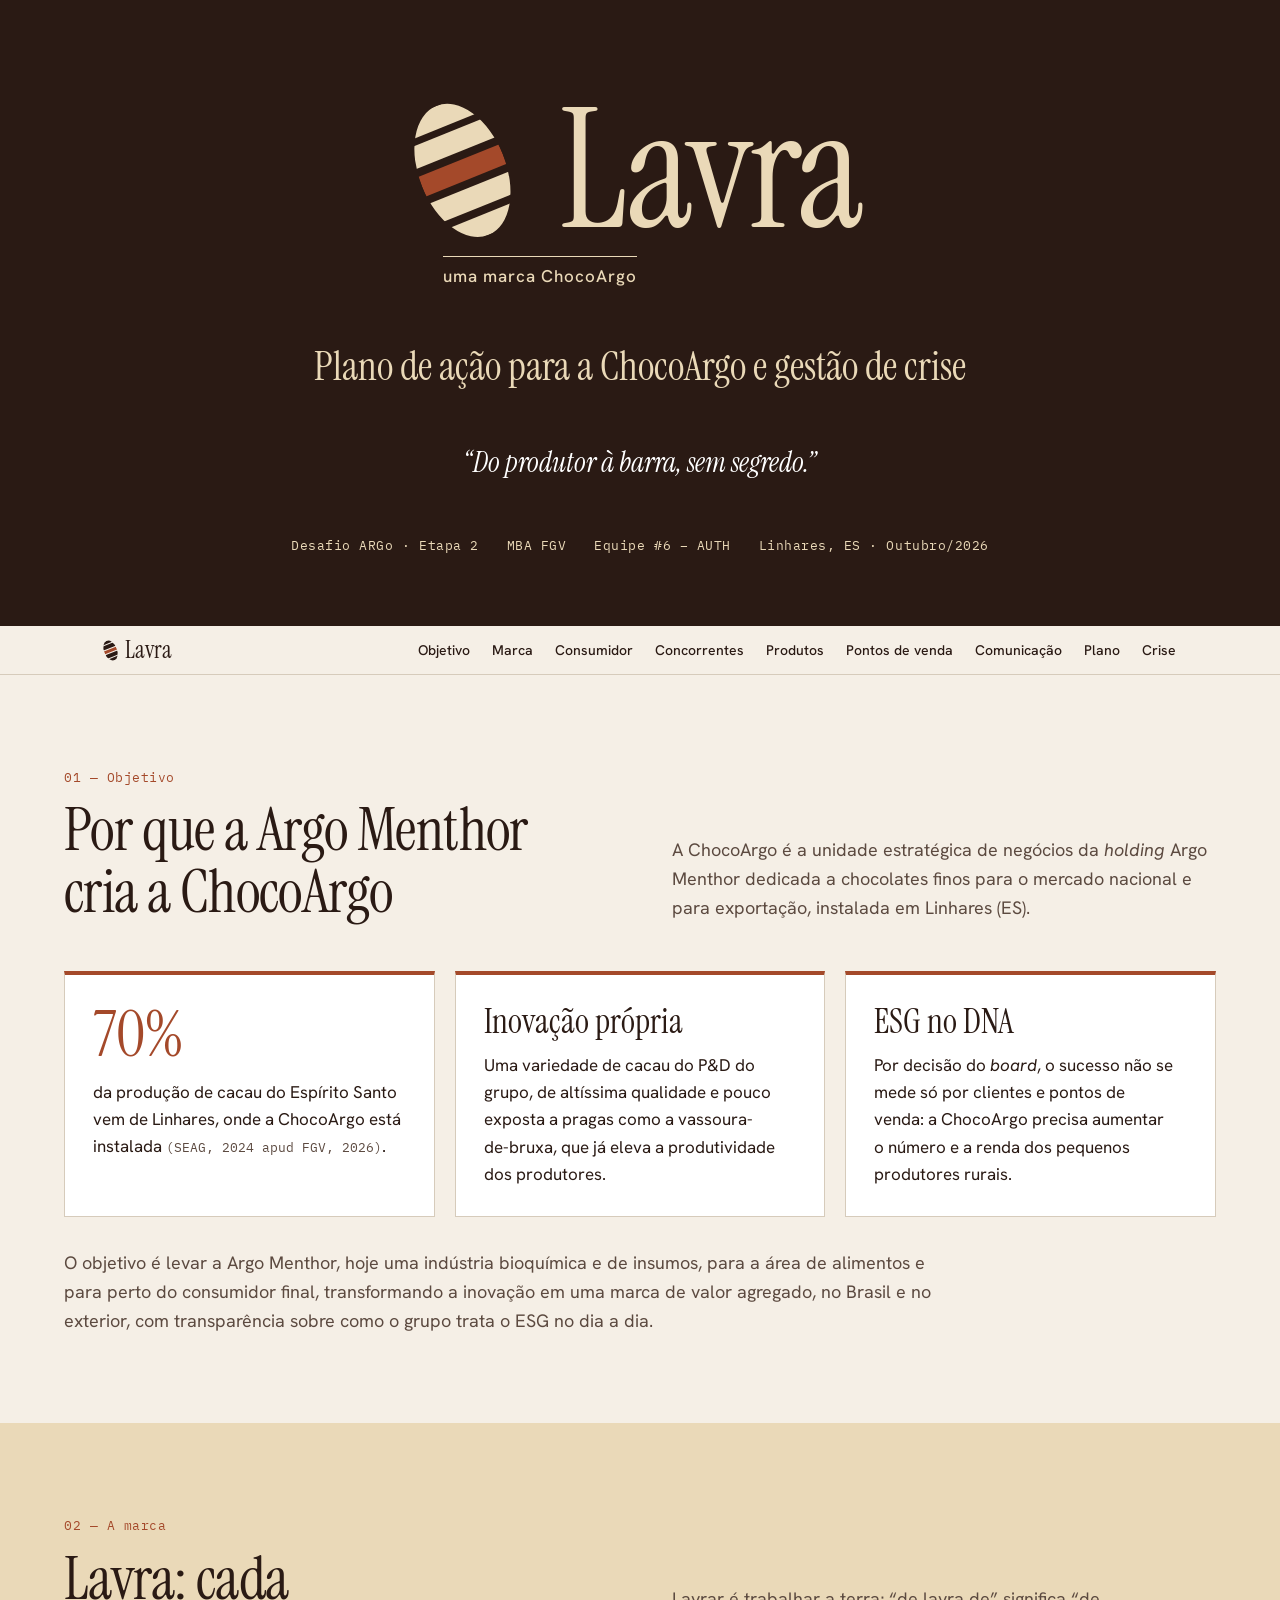
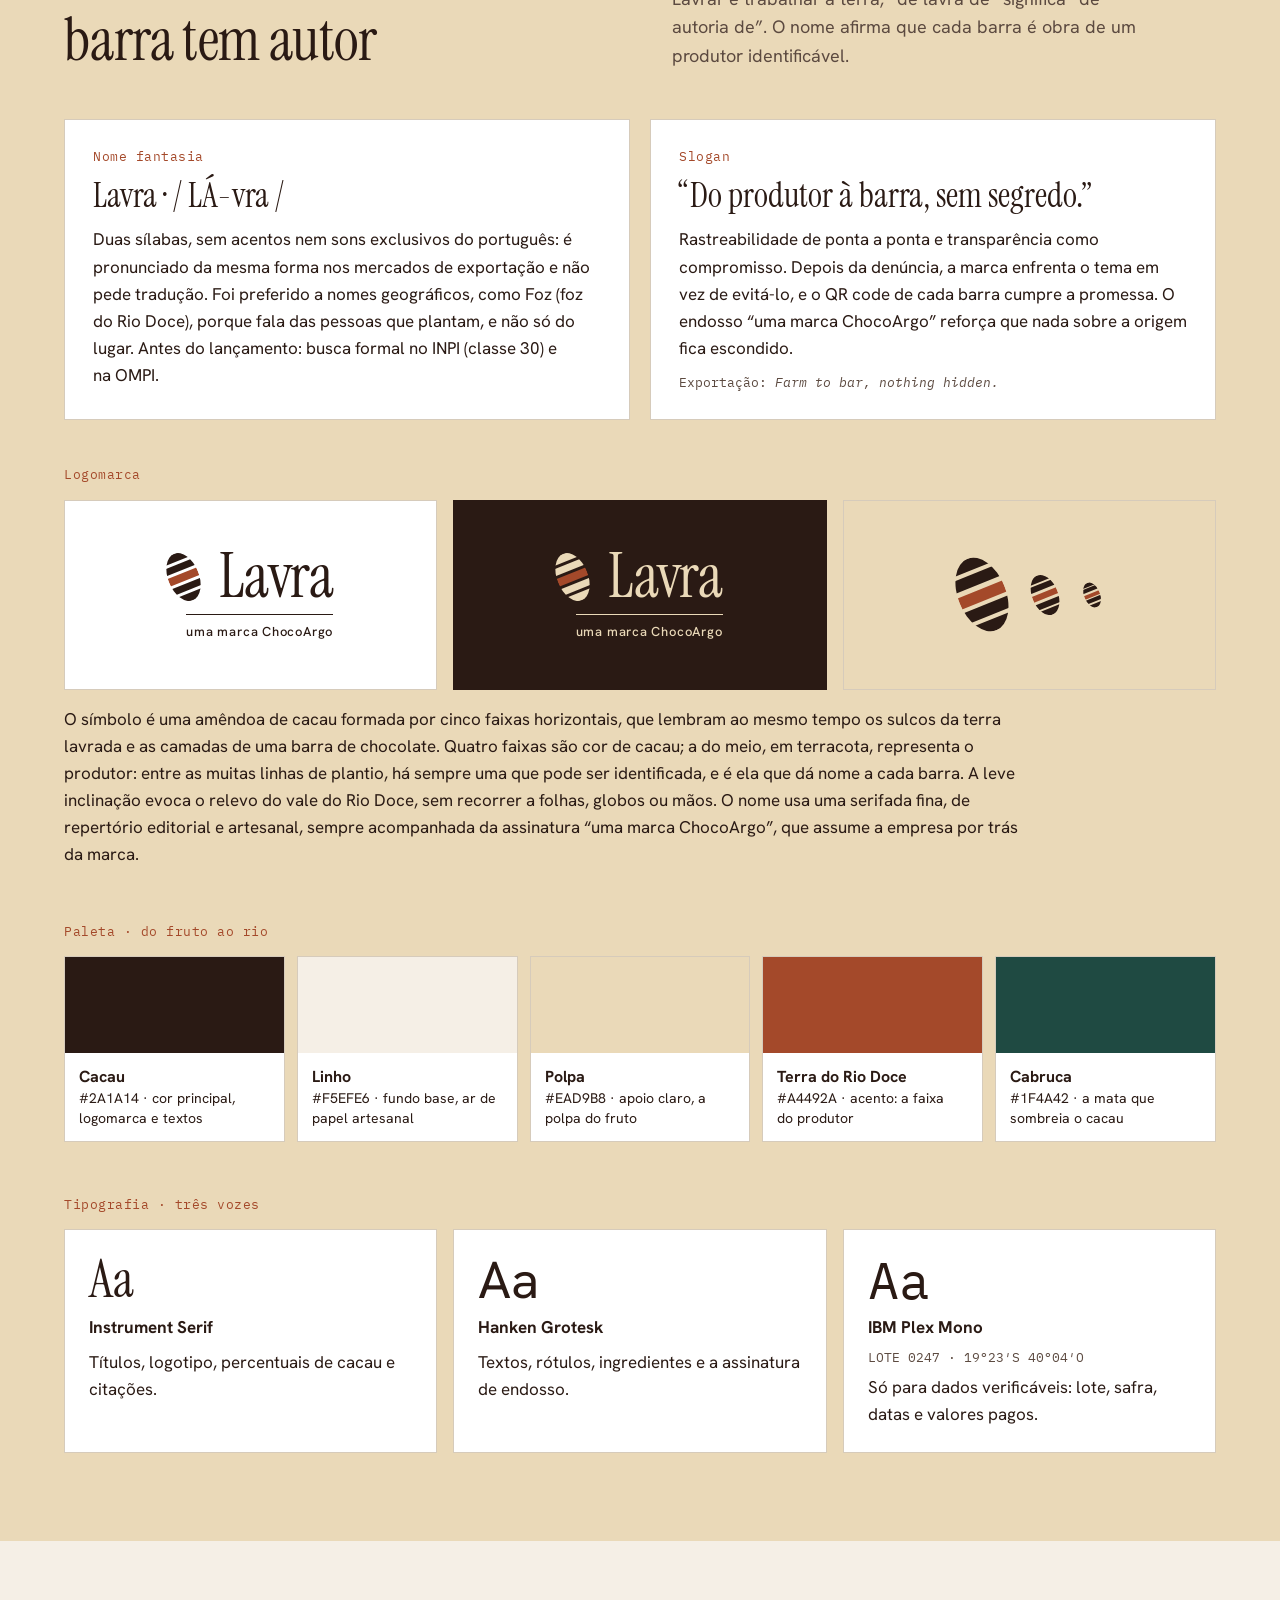
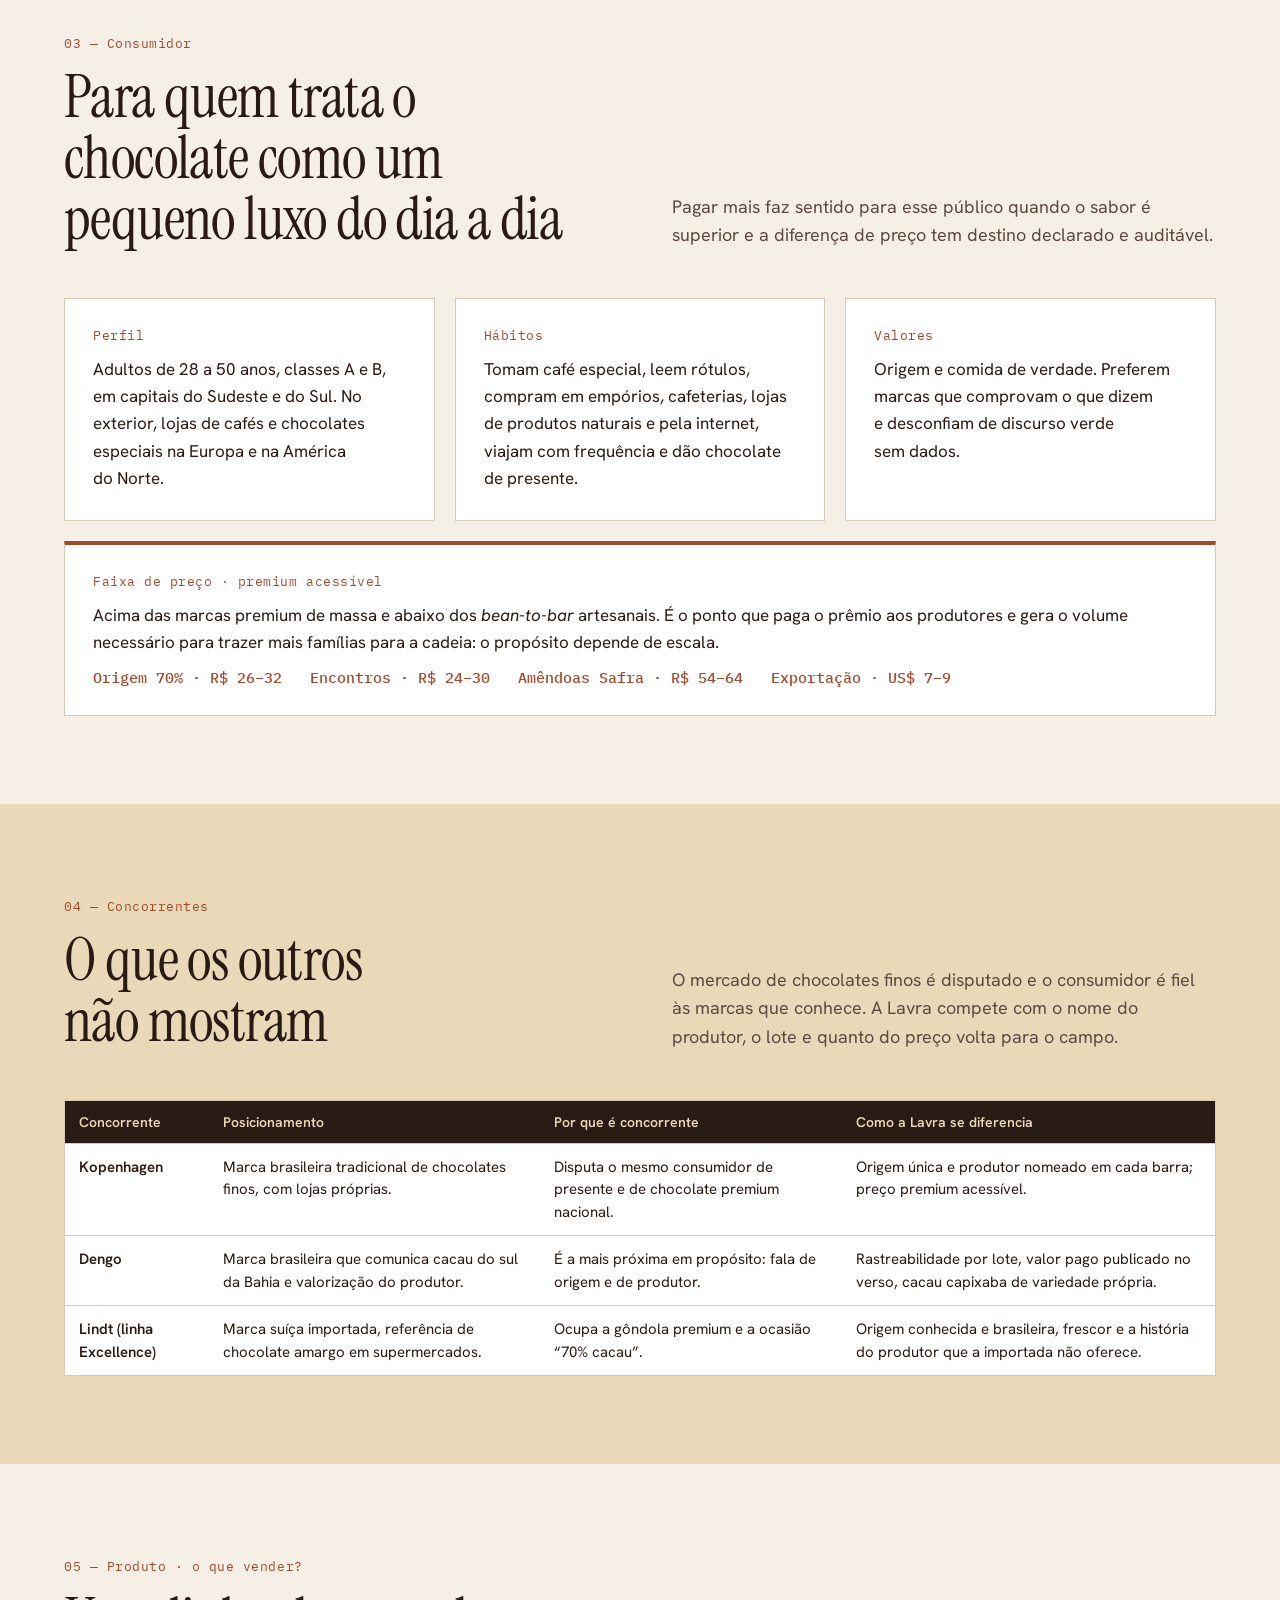
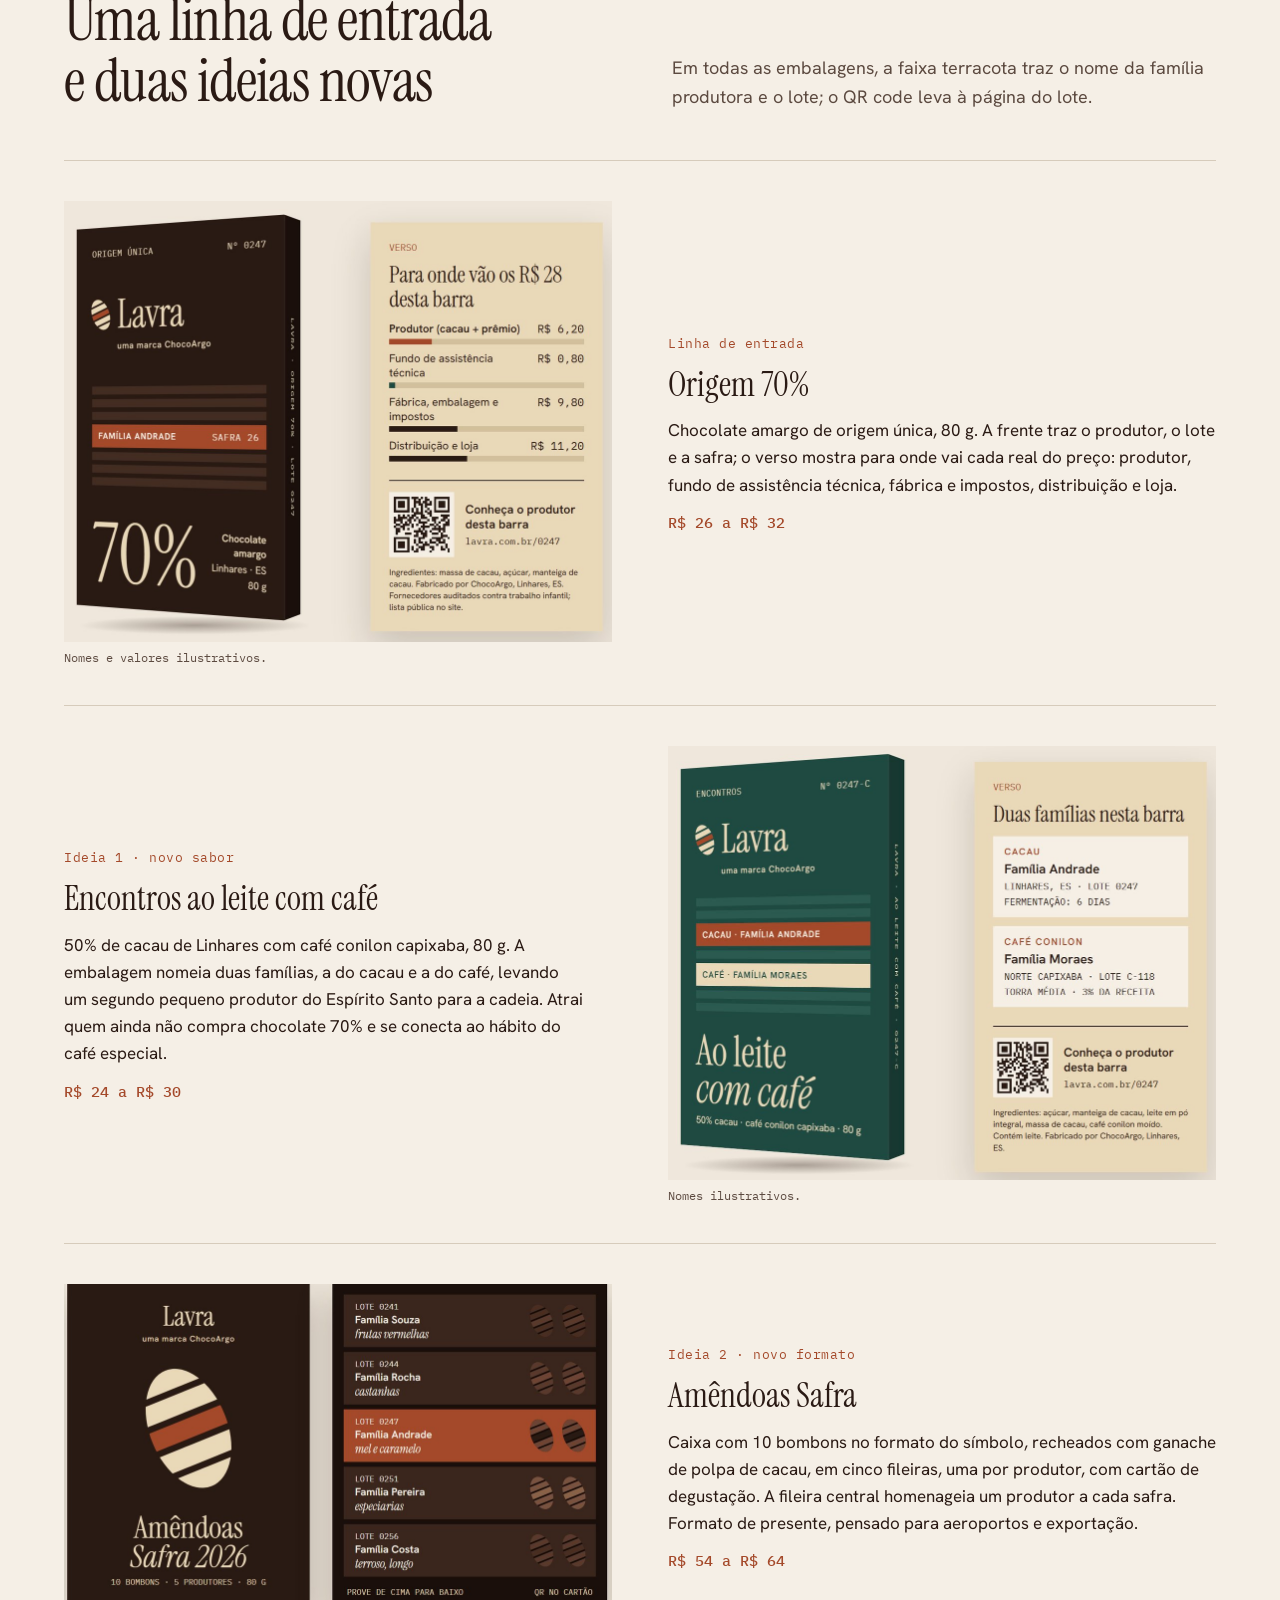
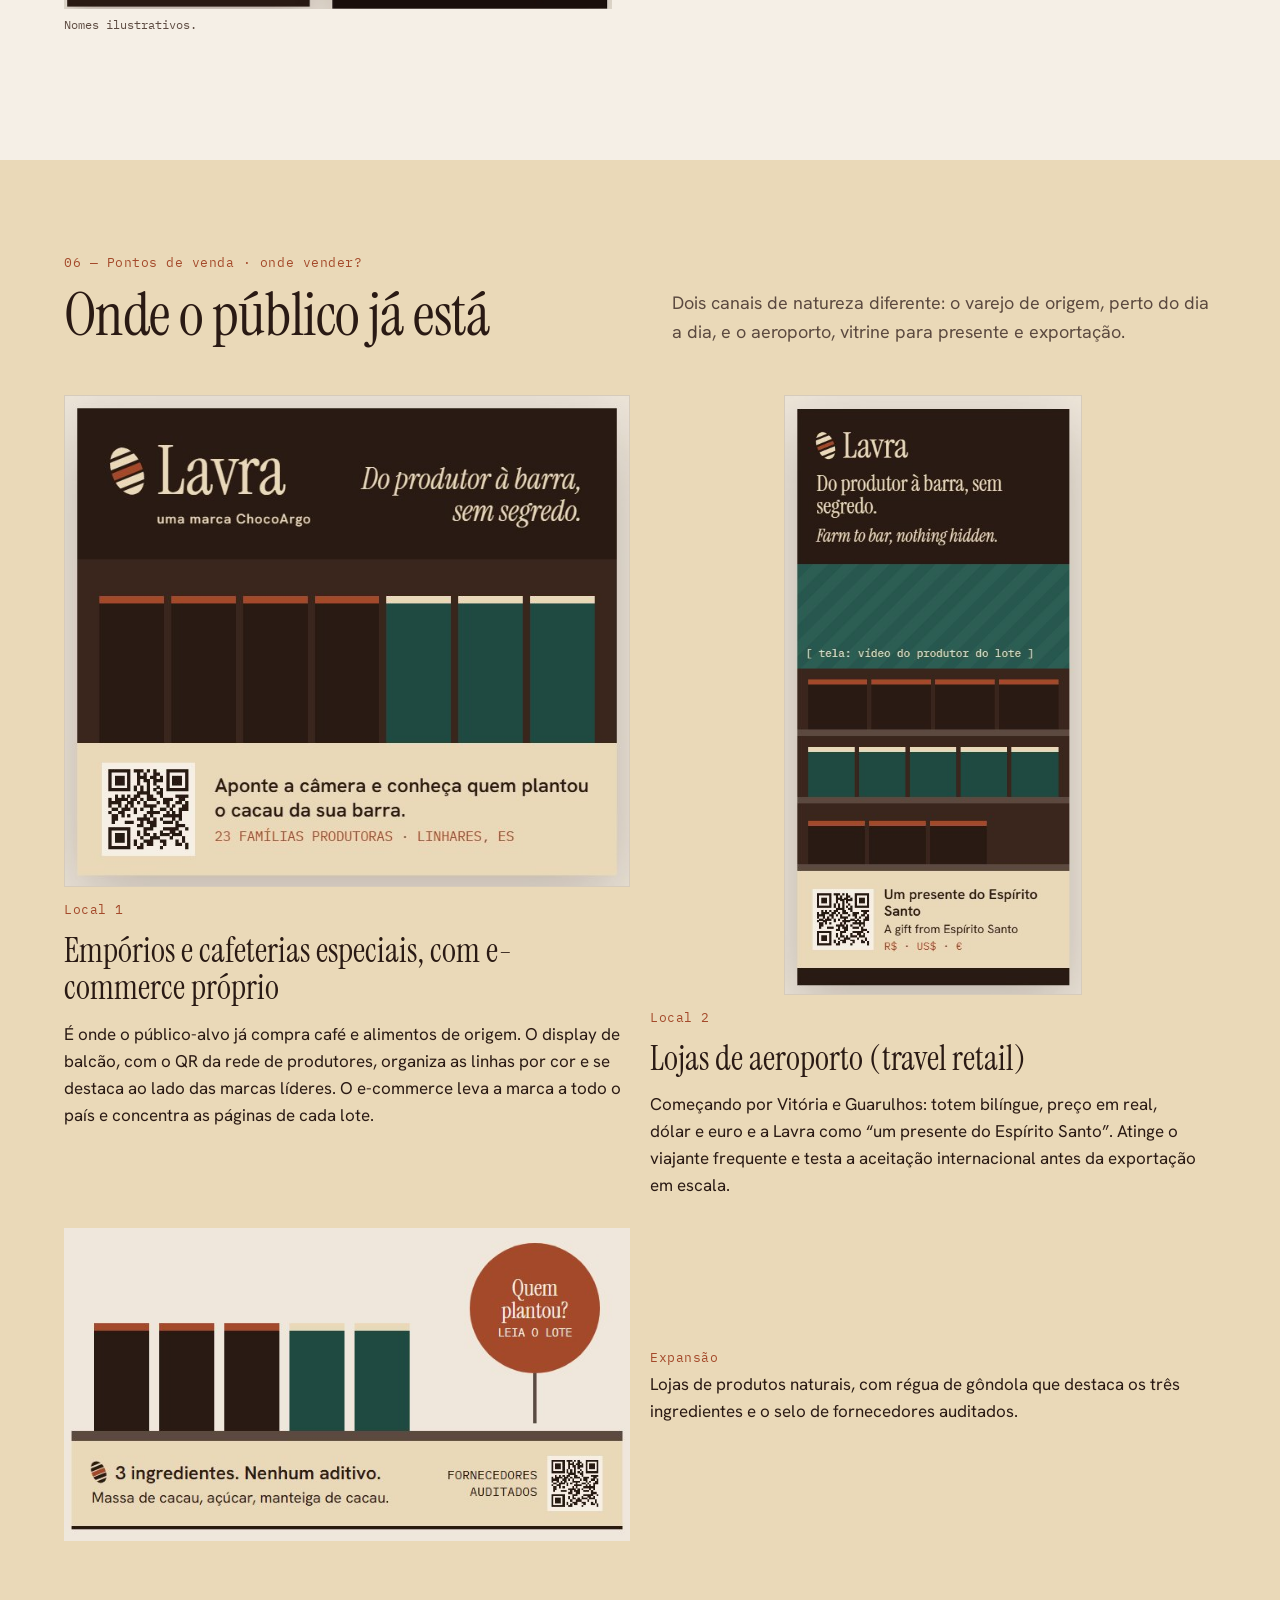
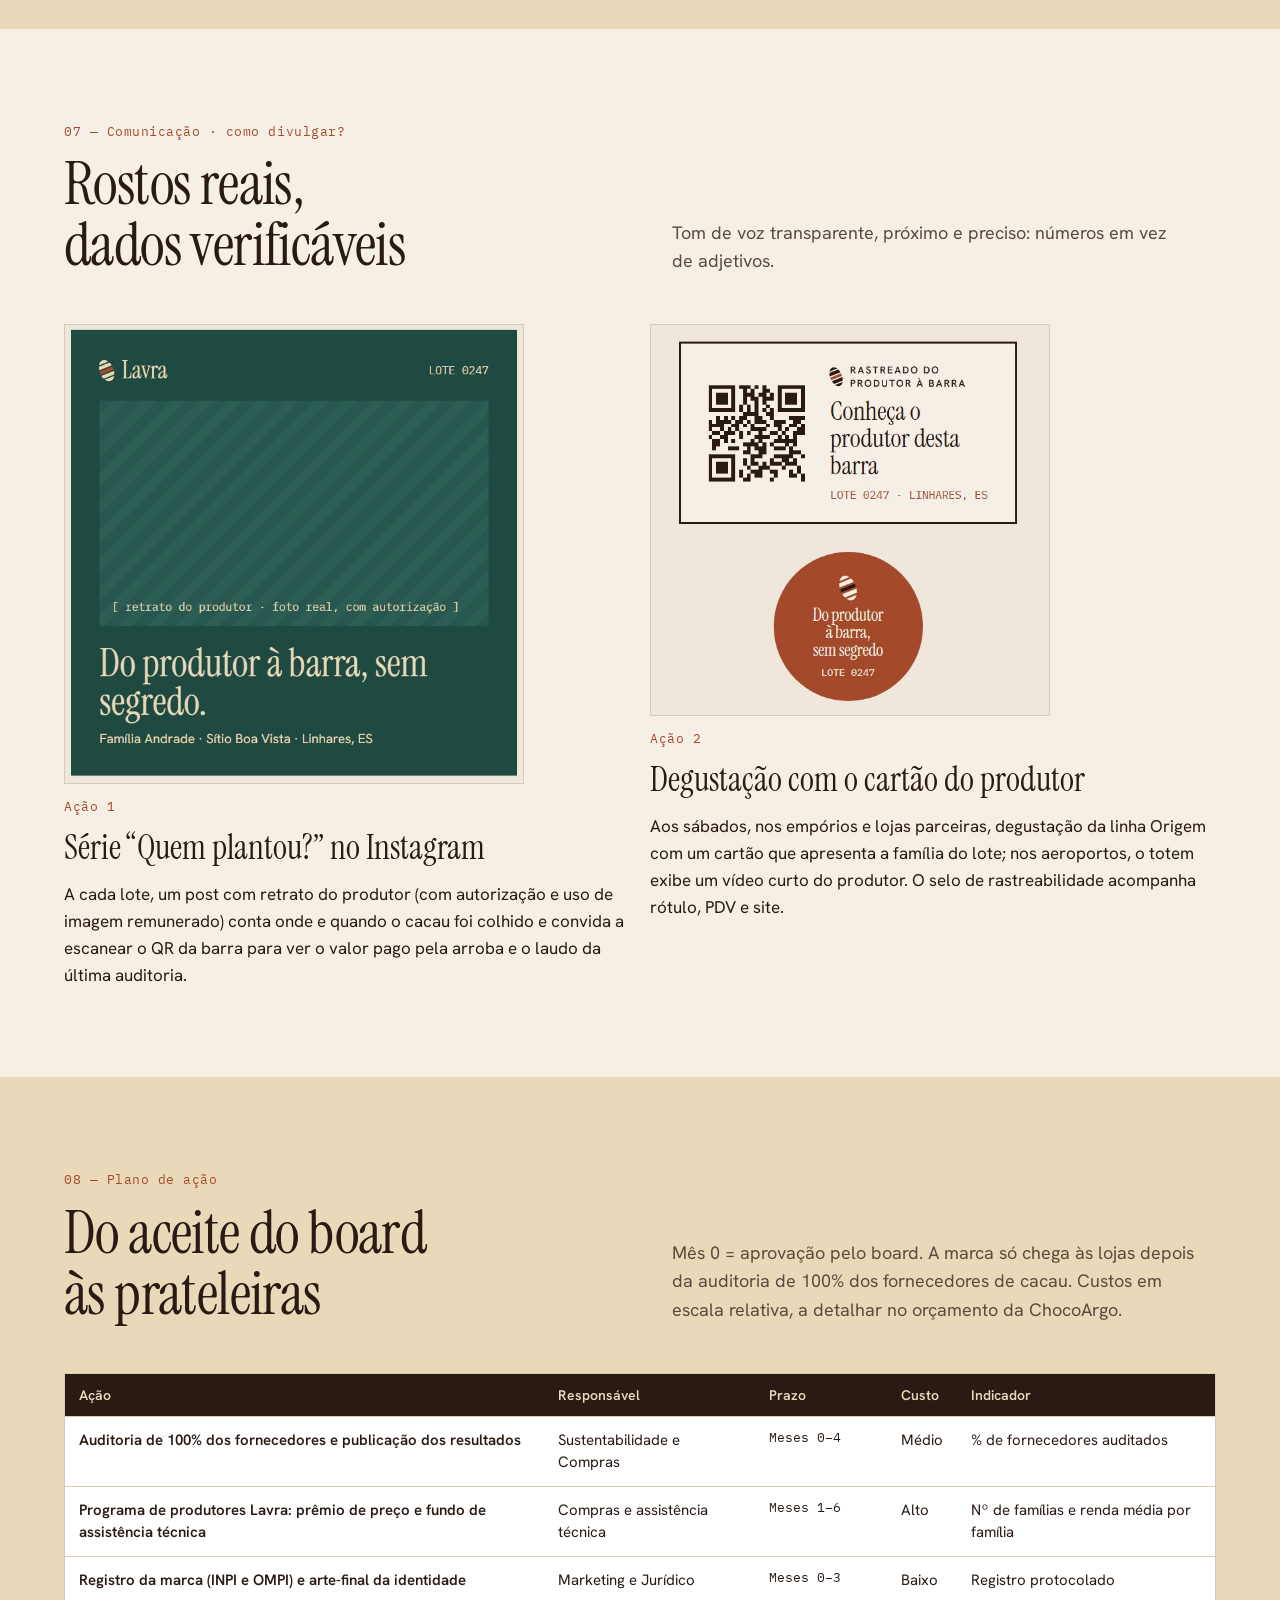
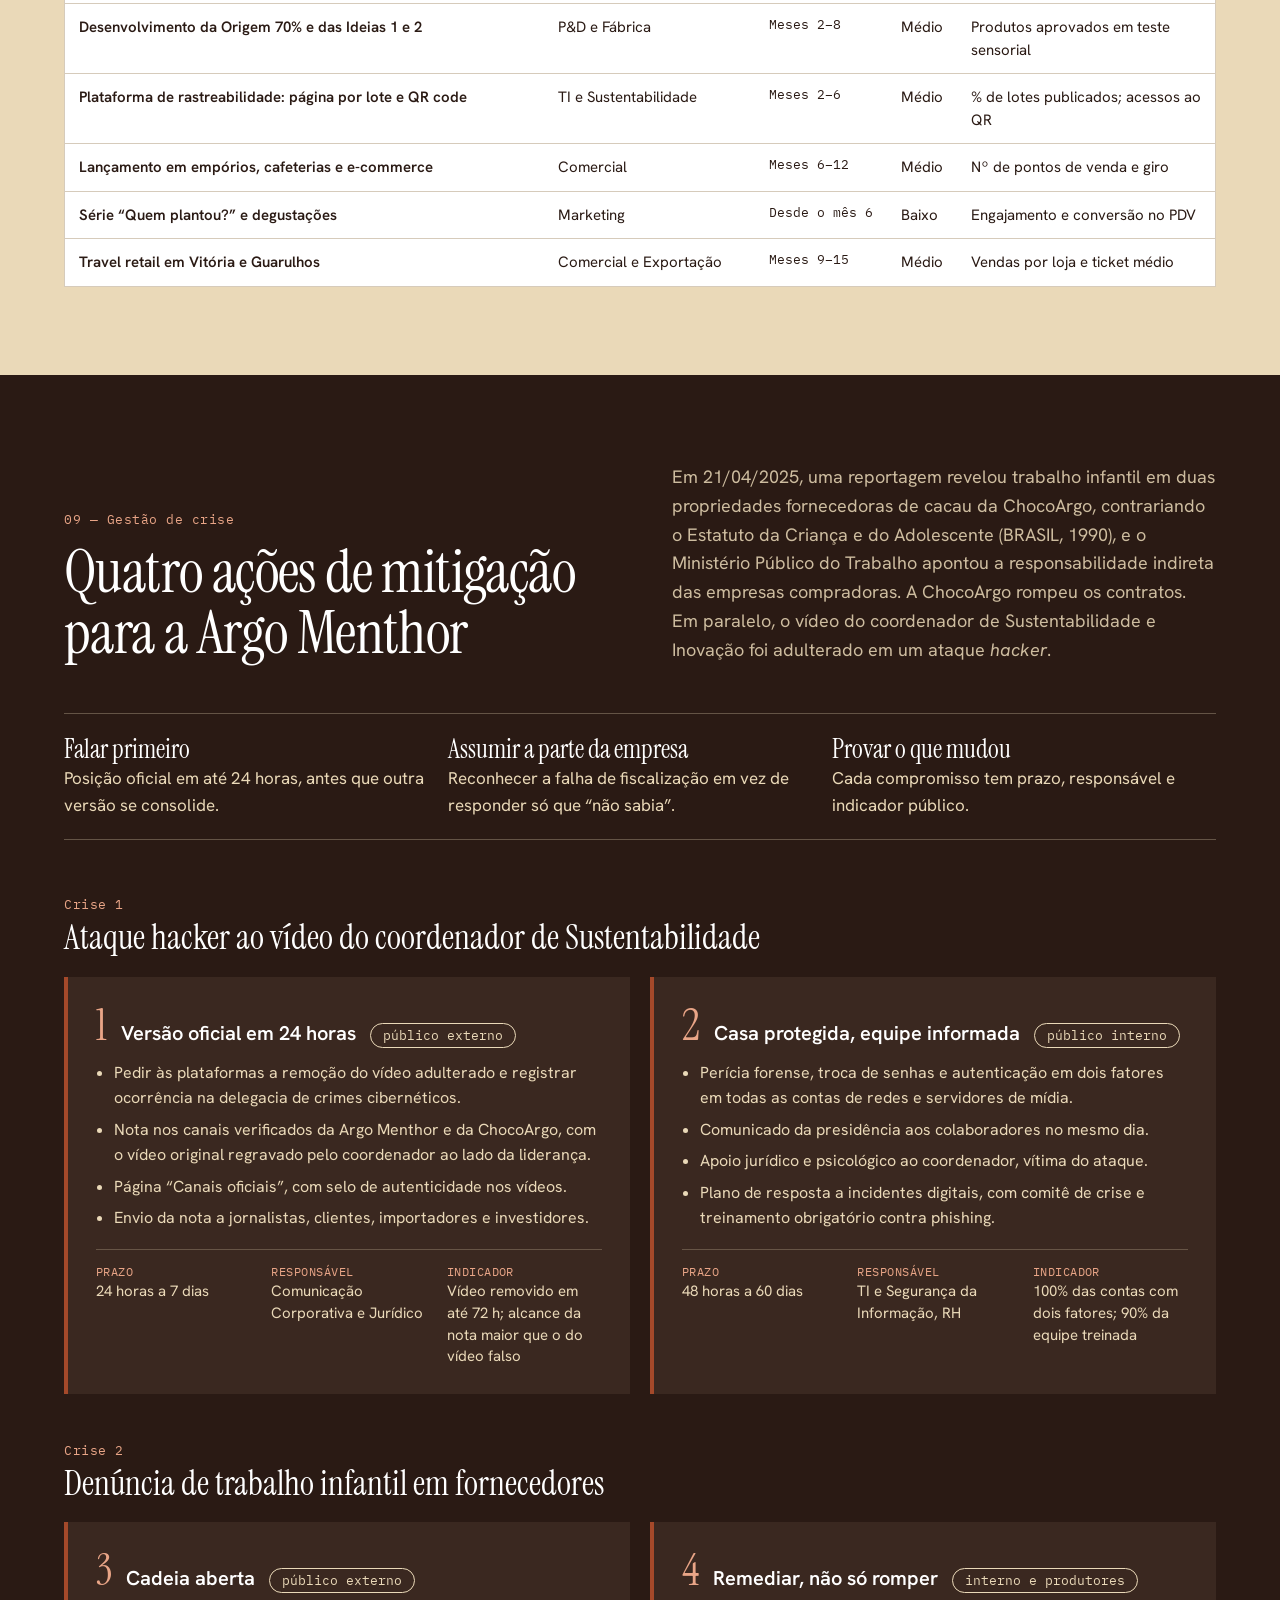
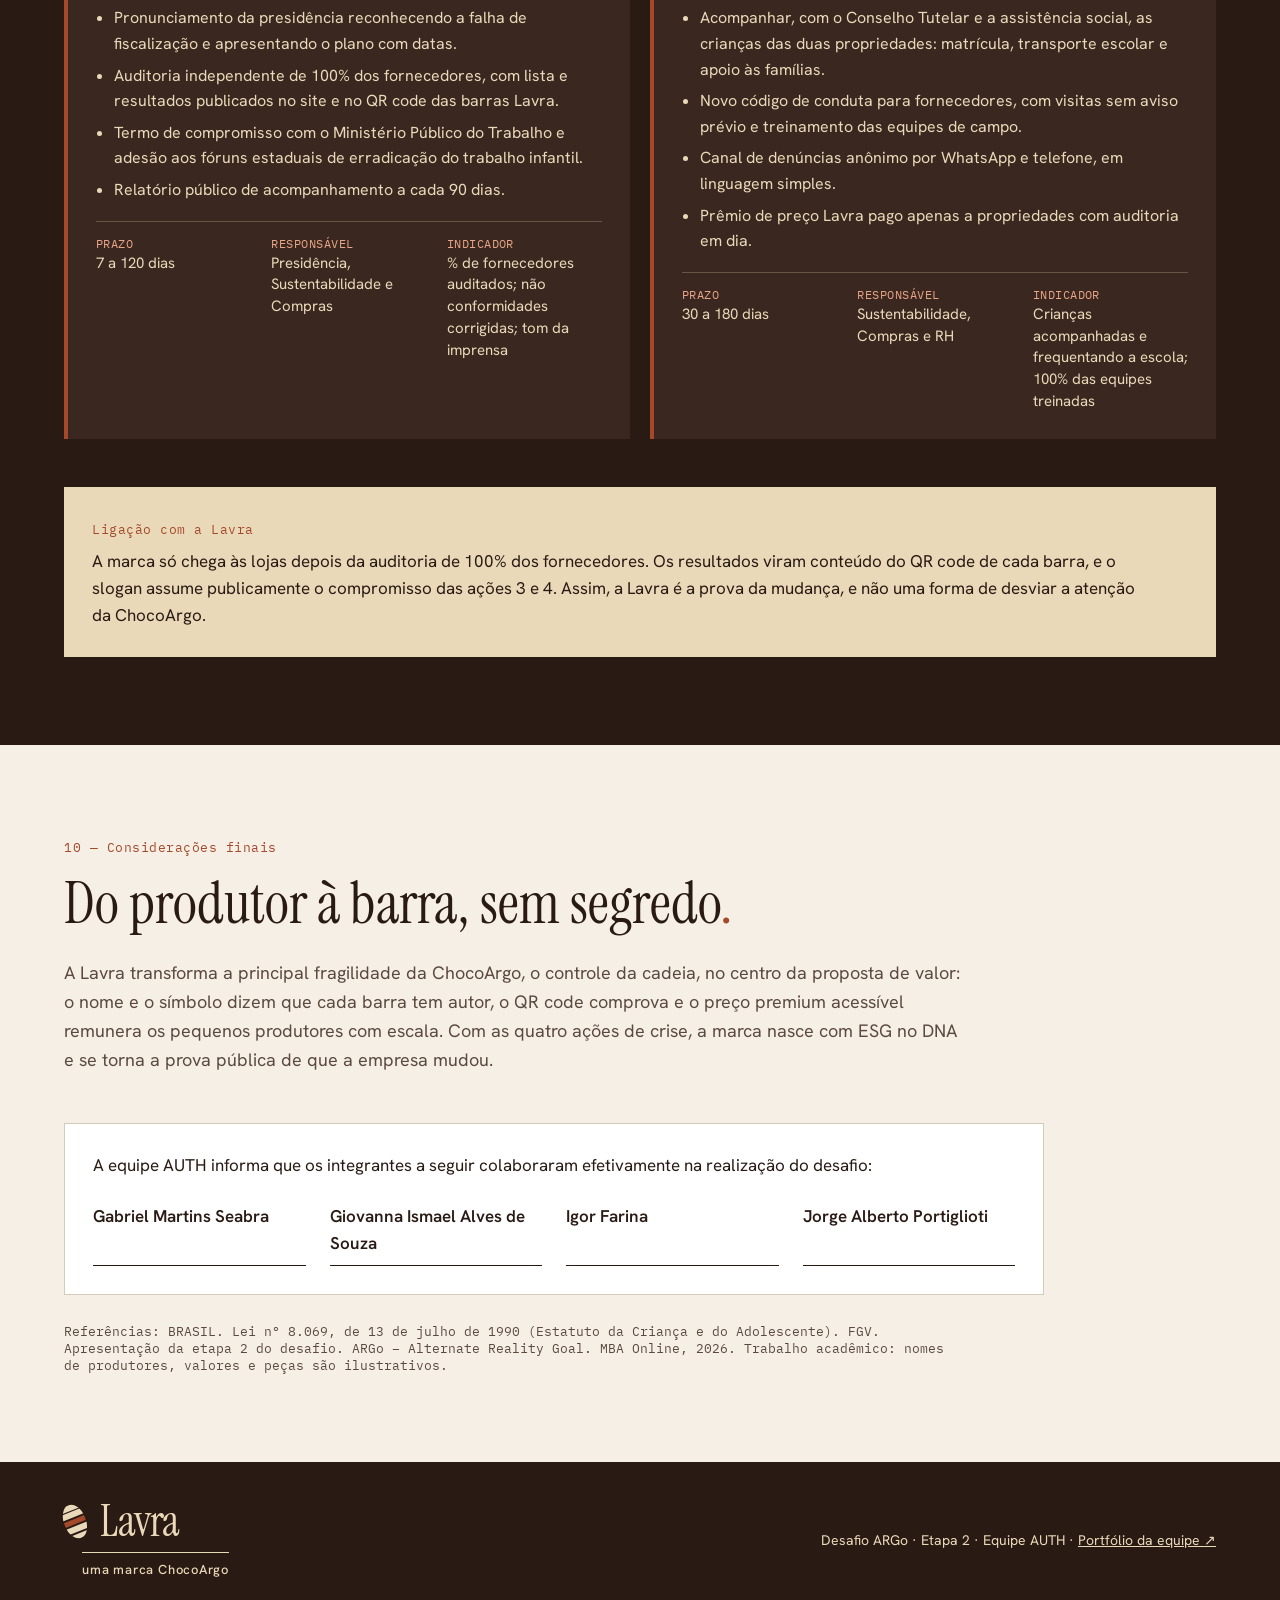
==== lavra/index.html @ 0a0ff1c4 "Site do Desafio 2: plano Lavra (ChocoArgo) e gestão de crise Página /lavra/ com a identidade da marc" ====
<!doctype html>
<html lang="pt-BR">
<head>
<meta charset="utf-8">
<meta name="viewport" content="width=device-width, initial-scale=1">
<title>Lavra · Plano de ação ChocoArgo</title>
<meta name="description" content="Desafio ARGo · Etapa 2 · Equipe AUTH: plano de ação para a ChocoArgo com a marca Lavra e quatro ações de gestão de crise.">
<link rel="icon" href="data:image/svg+xml,%3Csvg xmlns='http://www.w3.org/2000/svg' viewBox='0 0 32 32'%3E%3Crect width='32' height='32' rx='6' fill='%232A1A14'/%3E%3Cg transform='rotate(-22 16 16)'%3E%3CclipPath id='c'%3E%3Cellipse cx='16' cy='16' rx='7' ry='11'/%3E%3C/clipPath%3E%3Cg clip-path='url(%23c)'%3E%3Crect x='5' y='5' width='22' height='3.4' fill='%23EAD9B8'/%3E%3Crect x='5' y='9.6' width='22' height='3.4' fill='%23EAD9B8'/%3E%3Crect x='5' y='14.2' width='22' height='3.4' fill='%23A4492A'/%3E%3Crect x='5' y='18.8' width='22' height='3.4' fill='%23EAD9B8'/%3E%3Crect x='5' y='23.4' width='22' height='3.6' fill='%23EAD9B8'/%3E%3C/g%3E%3C/g%3E%3C/svg%3E">
<link rel="preconnect" href="https://fonts.googleapis.com">
<link rel="preconnect" href="https://fonts.gstatic.com" crossorigin>
<link href="https://fonts.googleapis.com/css2?family=Instrument+Serif:ital@0;1&family=Hanken+Grotesk:wght@400;500;600;700&family=IBM+Plex+Mono:wght@400;500&display=swap" rel="stylesheet">
<style>
  :root {
    --cacau: #2A1A14; --linho: #F5EFE6; --polpa: #EAD9B8; --terra: #A4492A; --cabruca: #1F4A42;
    --texto-2: #5C4A40; --linha: #D6CBBB;
    --serif: 'Instrument Serif', Georgia, serif; --sans: 'Hanken Grotesk', Arial, sans-serif; --mono: 'IBM Plex Mono', ui-monospace, monospace;
    --g: max(20px, 5%);
  }
  * { box-sizing: border-box; }
  html { scroll-behavior: smooth; }
  body { margin: 0; background: var(--linho); color: var(--cacau); font: 17px/1.6 var(--sans); -webkit-font-smoothing: antialiased; }
  a { color: var(--terra); }
  a:hover { color: var(--cacau); }
  img { max-width: 100%; height: auto; display: block; }
  p { margin: 0; text-wrap: pretty; }
  em { font-style: italic; }

  /* Símbolo: amêndoa com cinco faixas; a do meio é o produtor */
  .simbolo { --w: 40px; --f: var(--polpa); width: var(--w); height: calc(var(--w) * 1.61); border-radius: 50%; overflow: hidden; display: flex; flex-direction: column; gap: calc(var(--w) * .09); transform: rotate(-22deg); flex: none; }
  .simbolo i { flex: 1; background: var(--f); }
  .simbolo i:nth-child(3) { background: var(--terra); }
  .simbolo.escuro { --f: var(--cacau); }
  .marca { display: flex; flex-direction: column; align-items: flex-start; gap: 10px; }
  .marca-linha { display: flex; align-items: center; gap: .32em; font: 400 1em/0.9 var(--serif); letter-spacing: -0.01em; }
  .endosso { margin-left: 1.4em; padding-top: 8px; border-top: 1px solid currentColor; font: 500 max(13px, .1em) var(--sans); letter-spacing: .06em; }

  /* Topo */
  .topo { background: var(--cacau); color: var(--polpa); padding: 96px var(--g) 72px; display: flex; flex-direction: column; align-items: center; gap: 56px; text-align: center; }
  .topo .marca { font-size: clamp(84px, 13vw, 168px); }
  .topo .marca .endosso { font-size: 17px; }
  .topo .simbolo { --w: .52em; }
  .topo h1 { margin: 0; font: 400 clamp(26px, 3.4vw, 40px)/1.15 var(--serif); max-width: 820px; text-wrap: balance; }
  .topo .slogan { font: italic 400 clamp(20px, 2.4vw, 28px)/1.3 var(--serif); color: #fff; }
  .meta { display: flex; flex-wrap: wrap; justify-content: center; gap: 8px 28px; font: 13px var(--mono); letter-spacing: .04em; }
  .faixas { display: flex; flex-direction: column; gap: 6px; }
  .faixas span { height: 8px; background: #3A2820; }
  .faixas span:nth-child(3) { background: var(--terra); }

  /* Navegação */
  nav { position: sticky; top: 0; z-index: 10; background: rgba(245, 239, 230, .95); backdrop-filter: blur(8px); border-bottom: 1px solid var(--linha); }
  nav div { max-width: 1200px; margin: 0 auto; padding: 12px var(--g); display: flex; flex-wrap: wrap; align-items: center; gap: 6px 22px; font: 500 14px var(--sans); }
  nav a { color: var(--cacau); text-decoration: none; }
  nav a:hover { color: var(--terra); }
  nav .mini { display: flex; align-items: center; gap: 8px; font: 400 24px/1 var(--serif); margin-right: auto; }
  nav .mini .simbolo { --w: 13px; --f: var(--cacau); }

  /* Seções */
  section { padding: 88px var(--g); }
  section.polpa { background: var(--polpa); }
  section.cacau { background: var(--cacau); color: var(--polpa); }
  section.cabruca { background: var(--cabruca); color: var(--linho); }
  .in { max-width: 1200px; margin: 0 auto; }
  .rotulo { font: 13px var(--mono); color: var(--terra); letter-spacing: .04em; }
  section.cacau .rotulo, section.cabruca .rotulo { color: #E9A587; }
  h2 { margin: 10px 0 0; font: 400 clamp(38px, 5vw, 60px)/1.02 var(--serif); letter-spacing: -0.01em; text-wrap: balance; }
  h3 { margin: 0; font: 400 clamp(26px, 2.8vw, 34px)/1.1 var(--serif); }
  .cab { display: grid; grid-template-columns: repeat(auto-fit, minmax(min(100%, 340px), 1fr)); gap: 20px 64px; margin-bottom: 48px; align-items: end; }
  .lead { font-size: 18px; color: var(--texto-2); }
  section.cacau .lead, section.cabruca .lead { color: inherit; opacity: .85; }
  .grid { display: grid; gap: 20px; }
  .g2 { grid-template-columns: repeat(auto-fit, minmax(min(100%, 420px), 1fr)); }
  .g3 { grid-template-columns: repeat(auto-fit, minmax(min(100%, 280px), 1fr)); }
  .cartao { background: #fff; border: 1px solid var(--linha); padding: 28px; display: flex; flex-direction: column; gap: 12px; }
  .cartao.terra { border-top: 4px solid var(--terra); }
  .num { font: 400 64px/1 var(--serif); color: var(--terra); }
  .dado { font: 13px var(--mono); color: var(--texto-2); }
  .pill { display: inline-block; padding: 3px 12px; border: 1px solid currentColor; border-radius: 999px; font: 13px var(--mono); }

  /* Marca */
  .versoes { display: grid; grid-template-columns: repeat(auto-fit, minmax(min(100%, 260px), 1fr)); gap: 16px; }
  .versao { min-height: 190px; display: flex; align-items: center; justify-content: center; border: 1px solid var(--linha); background: #fff; }
  .versao .marca { font-size: 62px; }
  .versao .simbolo { --w: .5em; }
  .versao.neg { background: var(--cacau); color: var(--polpa); border-color: var(--cacau); }
  .versao.so { background: var(--polpa); gap: 26px; }
  .versao.so .simbolo:nth-child(2) { --w: 26px; }
  .versao.so .simbolo:nth-child(3) { --w: 16px; }
  .paleta { display: grid; grid-template-columns: repeat(auto-fit, minmax(min(100%, 190px), 1fr)); gap: 12px; }
  .cor { border: 1px solid var(--linha); background: #fff; }
  .cor div { height: 96px; }
  .cor p { padding: 12px 14px; font-size: 14px; line-height: 1.45; }
  .cor b { display: block; font-size: 16px; }
  .tipos { display: grid; grid-template-columns: repeat(auto-fit, minmax(min(100%, 300px), 1fr)); gap: 16px; }
  .tipo { background: #fff; border: 1px solid var(--linha); padding: 24px; display: flex; flex-direction: column; gap: 8px; }
  .tipo .aa { font-size: 52px; line-height: 1; }

  /* Tabelas */
  .tabela { overflow-x: auto; background: #fff; border: 1px solid var(--linha); }
  table { width: 100%; min-width: 720px; border-collapse: collapse; font-size: 15px; line-height: 1.5; }
  th { background: var(--cacau); color: var(--polpa); text-align: left; font: 600 14px var(--sans); padding: 12px 14px; }
  td { padding: 12px 14px; border-top: 1px solid var(--linha); vertical-align: top; }
  td:first-child { font-weight: 600; }
  td.mono { font: 13px var(--mono); white-space: nowrap; }

  /* Produtos e peças */
  .produto { display: grid; grid-template-columns: repeat(auto-fit, minmax(min(100%, 420px), 1fr)); gap: 28px 56px; align-items: center; padding: 40px 0; border-top: 1px solid var(--linha); }
  .produto:first-of-type { border-top: 0; padding-top: 0; }
  .produto figure { margin: 0; }
  figcaption { margin-top: 8px; font: 12px var(--mono); color: var(--texto-2); }
  .preco { font: 500 15px var(--mono); color: var(--terra); }
  .peca { display: flex; flex-direction: column; gap: 14px; }
  .peca img { border: 1px solid var(--linha); background: var(--polpa); }

  /* Crise */
  .principios { display: grid; grid-template-columns: repeat(auto-fit, minmax(min(100%, 260px), 1fr)); gap: 0; border-top: 1px solid rgba(234, 217, 184, .3); margin-bottom: 56px; }
  .principios div { padding: 20px 24px 20px 0; border-bottom: 1px solid rgba(234, 217, 184, .3); }
  .principios b { display: block; font: 400 26px/1.2 var(--serif); color: #fff; }
  .crise { margin-top: 48px; }
  .crise > .rotulo { display: block; margin-bottom: 6px; }
  .crise h3 { color: #fff; margin-bottom: 20px; }
  .acao { background: #3A2820; border-left: 4px solid var(--terra); padding: 26px 28px; display: flex; flex-direction: column; gap: 12px; color: var(--polpa); }
  .acao .topo-acao { display: flex; flex-wrap: wrap; align-items: baseline; gap: 6px 14px; }
  .acao .n { font: 400 44px/1 var(--serif); color: #E9A587; }
  .acao h4 { margin: 0; font: 600 20px/1.25 var(--sans); color: #fff; }
  .acao ul { margin: 0; padding-left: 18px; display: flex; flex-direction: column; gap: 6px; font-size: 16px; }
  .acao dl { margin: 6px 0 0; display: grid; grid-template-columns: repeat(auto-fit, minmax(150px, 1fr)); gap: 10px 20px; padding-top: 14px; border-top: 1px solid rgba(234, 217, 184, .25); }
  .acao dt { font: 12px var(--mono); color: #E9A587; letter-spacing: .04em; }
  .acao dd { margin: 2px 0 0; font-size: 15px; line-height: 1.45; }
  .ligacao { margin-top: 48px; padding: 28px; background: var(--polpa); color: var(--cacau); }
  section.cacau .ligacao .rotulo { color: var(--terra); }

  /* Fechamento */
  .fecho { text-align: left; }
  .fecho .frase { font: 400 clamp(32px, 4.6vw, 58px)/1.05 var(--serif); max-width: 980px; text-wrap: balance; }
  .decl { margin-top: 48px; padding: 28px; border: 1px solid var(--linha); background: #fff; max-width: 980px; display: flex; flex-direction: column; gap: 16px; }
  .decl div { display: grid; grid-template-columns: repeat(auto-fit, minmax(200px, 1fr)); gap: 8px 24px; }
  .decl span { padding: 8px 0; border-bottom: 1px solid var(--cacau); font-weight: 600; }
  footer { background: var(--cacau); color: var(--polpa); padding: 40px var(--g); }
  footer .in { display: flex; flex-wrap: wrap; justify-content: space-between; align-items: center; gap: 16px; font-size: 14px; }
  footer .marca { font-size: 44px; }
  footer .simbolo { --w: .5em; }
  footer .endosso { font-size: 13px; }
  footer a { color: var(--polpa); }
</style>
</head>
<body>

<header class="topo">
  <div class="marca">
    <div class="marca-linha"><span class="simbolo"><i></i><i></i><i></i><i></i><i></i></span>Lavra</div>
    <div class="endosso">uma marca ChocoArgo</div>
  </div>
  <h1>Plano de ação para a ChocoArgo e gestão de crise</h1>
  <p class="slogan">“Do produtor à barra, sem segredo.”</p>
  <div class="meta"><span>Desafio ARGo · Etapa 2</span><span>MBA FGV</span><span>Equipe #6 – AUTH</span><span>Linhares, ES · Outubro/2026</span></div>
</header>

<nav>
  <div>
    <a class="mini" href="#"><span class="simbolo"><i></i><i></i><i></i><i></i><i></i></span>Lavra</a>
    <a href="#objetivo">Objetivo</a><a href="#marca">Marca</a><a href="#consumidor">Consumidor</a><a href="#concorrentes">Concorrentes</a>
    <a href="#produtos">Produtos</a><a href="#pdv">Pontos de venda</a><a href="#comunicacao">Comunicação</a><a href="#plano">Plano</a><a href="#crise">Crise</a>
  </div>
</nav>

<main>

<section id="objetivo">
  <div class="in">
    <div class="cab">
      <div><span class="rotulo">01 — Objetivo</span><h2>Por que a Argo Menthor cria a ChocoArgo</h2></div>
      <p class="lead">A ChocoArgo é a unidade estratégica de negócios da <em>holding</em> Argo Menthor dedicada a chocolates finos para o mercado nacional e para exportação, instalada em Linhares (ES).</p>
    </div>
    <div class="grid g3">
      <div class="cartao terra"><span class="num">70%</span><p>da produção de cacau do Espírito Santo vem de Linhares, onde a ChocoArgo está instalada <span class="dado">(SEAG, 2024 apud FGV, 2026)</span>.</p></div>
      <div class="cartao terra"><h3>Inovação própria</h3><p>Uma variedade de cacau do P&amp;D do grupo, de altíssima qualidade e pouco exposta a pragas como a vassoura-de-bruxa, que já eleva a produtividade dos produtores.</p></div>
      <div class="cartao terra"><h3>ESG no DNA</h3><p>Por decisão do <em>board</em>, o sucesso não se mede só por clientes e pontos de venda: a ChocoArgo precisa aumentar o número e a renda dos pequenos produtores rurais.</p></div>
    </div>
    <p class="lead" style="margin-top:32px;max-width:900px">O objetivo é levar a Argo Menthor, hoje uma indústria bioquímica e de insumos, para a área de alimentos e para perto do consumidor final, transformando a inovação em uma marca de valor agregado, no Brasil e no exterior, com transparência sobre como o grupo trata o ESG no dia a dia.</p>
  </div>
</section>

<section id="marca" class="polpa">
  <div class="in">
    <div class="cab">
      <div><span class="rotulo">02 — A marca</span><h2>Lavra: cada barra tem autor</h2></div>
      <p class="lead">Lavrar é trabalhar a terra; “de lavra de” significa “de autoria de”. O nome afirma que cada barra é obra de um produtor identificável.</p>
    </div>
    <div class="grid g2" style="margin-bottom:40px">
      <div class="cartao"><span class="rotulo">Nome fantasia</span><h3>Lavra · / LÁ-vra /</h3><p>Duas sílabas, sem acentos nem sons exclusivos do português: é pronunciado da mesma forma nos mercados de exportação e não pede tradução. Foi preferido a nomes geográficos, como Foz (foz do Rio Doce), porque fala das pessoas que plantam, e não só do lugar. Antes do lançamento: busca formal no INPI (classe 30) e na OMPI.</p></div>
      <div class="cartao"><span class="rotulo">Slogan</span><h3>“Do produtor à barra, sem segredo.”</h3><p>Rastreabilidade de ponta a ponta e transparência como compromisso. Depois da denúncia, a marca enfrenta o tema em vez de evitá-lo, e o QR code de cada barra cumpre a promessa. O endosso “uma marca ChocoArgo” reforça que nada sobre a origem fica escondido.</p><span class="dado">Exportação: <em>Farm to bar, nothing hidden.</em></span></div>
    </div>

    <span class="rotulo">Logomarca</span>
    <div class="versoes" style="margin:12px 0 16px">
      <div class="versao"><div class="marca"><div class="marca-linha"><span class="simbolo escuro"><i></i><i></i><i></i><i></i><i></i></span>Lavra</div><div class="endosso">uma marca ChocoArgo</div></div></div>
      <div class="versao neg"><div class="marca"><div class="marca-linha"><span class="simbolo"><i></i><i></i><i></i><i></i><i></i></span>Lavra</div><div class="endosso">uma marca ChocoArgo</div></div></div>
      <div class="versao so"><span class="simbolo escuro" style="--w:48px"><i></i><i></i><i></i><i></i><i></i></span><span class="simbolo escuro"><i></i><i></i><i></i><i></i><i></i></span><span class="simbolo escuro"><i></i><i></i><i></i><i></i><i></i></span></div>
    </div>
    <p style="max-width:960px;margin-bottom:48px">O símbolo é uma amêndoa de cacau formada por cinco faixas horizontais, que lembram ao mesmo tempo os sulcos da terra lavrada e as camadas de uma barra de chocolate. Quatro faixas são cor de cacau; a do meio, em terracota, representa o produtor: entre as muitas linhas de plantio, há sempre uma que pode ser identificada, e é ela que dá nome a cada barra. A leve inclinação evoca o relevo do vale do Rio Doce, sem recorrer a folhas, globos ou mãos. O nome usa uma serifada fina, de repertório editorial e artesanal, sempre acompanhada da assinatura “uma marca ChocoArgo”, que assume a empresa por trás da marca.</p>

    <span class="rotulo">Paleta · do fruto ao rio</span>
    <div class="paleta" style="margin:12px 0 48px">
      <div class="cor"><div style="background:#2A1A14"></div><p><b>Cacau</b>#2A1A14 · cor principal, logomarca e textos</p></div>
      <div class="cor"><div style="background:#F5EFE6"></div><p><b>Linho</b>#F5EFE6 · fundo base, ar de papel artesanal</p></div>
      <div class="cor"><div style="background:#EAD9B8"></div><p><b>Polpa</b>#EAD9B8 · apoio claro, a polpa do fruto</p></div>
      <div class="cor"><div style="background:#A4492A"></div><p><b>Terra do Rio Doce</b>#A4492A · acento: a faixa do produtor</p></div>
      <div class="cor"><div style="background:#1F4A42"></div><p><b>Cabruca</b>#1F4A42 · a mata que sombreia o cacau</p></div>
    </div>

    <span class="rotulo">Tipografia · três vozes</span>
    <div class="tipos" style="margin-top:12px">
      <div class="tipo"><span class="aa" style="font-family:var(--serif)">Aa</span><b>Instrument Serif</b><span>Títulos, logotipo, percentuais de cacau e citações.</span></div>
      <div class="tipo"><span class="aa" style="font-family:var(--sans)">Aa</span><b>Hanken Grotesk</b><span>Textos, rótulos, ingredientes e a assinatura de endosso.</span></div>
      <div class="tipo"><span class="aa" style="font-family:var(--mono)">Aa</span><b>IBM Plex Mono</b><span class="dado">LOTE 0247 · 19°23′S 40°04′O</span><span>Só para dados verificáveis: lote, safra, datas e valores pagos.</span></div>
    </div>
  </div>
</section>

<section id="consumidor">
  <div class="in">
    <div class="cab">
      <div><span class="rotulo">03 — Consumidor</span><h2>Para quem trata o chocolate como um pequeno luxo do dia a dia</h2></div>
      <p class="lead">Pagar mais faz sentido para esse público quando o sabor é superior e a diferença de preço tem destino declarado e auditável.</p>
    </div>
    <div class="grid g3">
      <div class="cartao"><span class="rotulo">Perfil</span><p>Adultos de 28 a 50 anos, classes A e B, em capitais do Sudeste e do Sul. No exterior, lojas de cafés e chocolates especiais na Europa e na América do Norte.</p></div>
      <div class="cartao"><span class="rotulo">Hábitos</span><p>Tomam café especial, leem rótulos, compram em empórios, cafeterias, lojas de produtos naturais e pela internet, viajam com frequência e dão chocolate de presente.</p></div>
      <div class="cartao"><span class="rotulo">Valores</span><p>Origem e comida de verdade. Preferem marcas que comprovam o que dizem e desconfiam de discurso verde sem dados.</p></div>
    </div>
    <div class="cartao terra" style="margin-top:20px">
      <span class="rotulo">Faixa de preço · premium acessível</span>
      <p>Acima das marcas premium de massa e abaixo dos <em>bean-to-bar</em> artesanais. É o ponto que paga o prêmio aos produtores e gera o volume necessário para trazer mais famílias para a cadeia: o propósito depende de escala.</p>
      <div style="display:flex;flex-wrap:wrap;gap:8px 28px"><span class="preco">Origem 70% · R$ 26–32</span><span class="preco">Encontros · R$ 24–30</span><span class="preco">Amêndoas Safra · R$ 54–64</span><span class="preco">Exportação · US$ 7–9</span></div>
    </div>
  </div>
</section>

<section id="concorrentes" class="polpa">
  <div class="in">
    <div class="cab">
      <div><span class="rotulo">04 — Concorrentes</span><h2>O que os outros não mostram</h2></div>
      <p class="lead">O mercado de chocolates finos é disputado e o consumidor é fiel às marcas que conhece. A Lavra compete com o nome do produtor, o lote e quanto do preço volta para o campo.</p>
    </div>
    <div class="tabela">
      <table>
        <thead><tr><th>Concorrente</th><th>Posicionamento</th><th>Por que é concorrente</th><th>Como a Lavra se diferencia</th></tr></thead>
        <tbody>
          <tr><td>Kopenhagen</td><td>Marca brasileira tradicional de chocolates finos, com lojas próprias.</td><td>Disputa o mesmo consumidor de presente e de chocolate premium nacional.</td><td>Origem única e produtor nomeado em cada barra; preço premium acessível.</td></tr>
          <tr><td>Dengo</td><td>Marca brasileira que comunica cacau do sul da Bahia e valorização do produtor.</td><td>É a mais próxima em propósito: fala de origem e de produtor.</td><td>Rastreabilidade por lote, valor pago publicado no verso, cacau capixaba de variedade própria.</td></tr>
          <tr><td>Lindt (linha Excellence)</td><td>Marca suíça importada, referência de chocolate amargo em supermercados.</td><td>Ocupa a gôndola premium e a ocasião “70% cacau”.</td><td>Origem conhecida e brasileira, frescor e a história do produtor que a importada não oferece.</td></tr>
        </tbody>
      </table>
    </div>
  </div>
</section>

<section id="produtos">
  <div class="in">
    <div class="cab">
      <div><span class="rotulo">05 — Produto · o que vender?</span><h2>Uma linha de entrada e duas ideias novas</h2></div>
      <p class="lead">Em todas as embalagens, a faixa terracota traz o nome da família produtora e o lote; o QR code leva à página do lote.</p>
    </div>
    <div class="produto">
      <figure><img src="img/origem.jpg" alt="Embalagem Lavra Origem 70%, frente e verso" width="1100" height="886" loading="lazy"><figcaption>Nomes e valores ilustrativos.</figcaption></figure>
      <div class="peca"><span class="rotulo">Linha de entrada</span><h3>Origem 70%</h3><p>Chocolate amargo de origem única, 80 g. A frente traz o produtor, o lote e a safra; o verso mostra para onde vai cada real do preço: produtor, fundo de assistência técnica, fábrica e impostos, distribuição e loja.</p><span class="preco">R$ 26 a R$ 32</span></div>
    </div>
    <div class="produto">
      <div class="peca"><span class="rotulo">Ideia 1 · novo sabor</span><h3>Encontros ao leite com café</h3><p>50% de cacau de Linhares com café conilon capixaba, 80 g. A embalagem nomeia duas famílias, a do cacau e a do café, levando um segundo pequeno produtor do Espírito Santo para a cadeia. Atrai quem ainda não compra chocolate 70% e se conecta ao hábito do café especial.</p><span class="preco">R$ 24 a R$ 30</span></div>
      <figure><img src="img/encontros.jpg" alt="Embalagem Lavra Encontros ao leite com café, frente e verso" width="1100" height="871" loading="lazy"><figcaption>Nomes ilustrativos.</figcaption></figure>
    </div>
    <div class="produto">
      <figure><img src="img/amendoas.jpg" alt="Caixa Lavra Amêndoas Safra e interior com cinco fileiras de bombons" width="1100" height="652" loading="lazy"><figcaption>Nomes ilustrativos.</figcaption></figure>
      <div class="peca"><span class="rotulo">Ideia 2 · novo formato</span><h3>Amêndoas Safra</h3><p>Caixa com 10 bombons no formato do símbolo, recheados com ganache de polpa de cacau, em cinco fileiras, uma por produtor, com cartão de degustação. A fileira central homenageia um produtor a cada safra. Formato de presente, pensado para aeroportos e exportação.</p><span class="preco">R$ 54 a R$ 64</span></div>
    </div>
  </div>
</section>

<section id="pdv" class="polpa">
  <div class="in">
    <div class="cab">
      <div><span class="rotulo">06 — Pontos de venda · onde vender?</span><h2>Onde o público já está</h2></div>
      <p class="lead">Dois canais de natureza diferente: o varejo de origem, perto do dia a dia, e o aeroporto, vitrine para presente e exportação.</p>
    </div>
    <div class="grid g2">
      <div class="peca"><img src="img/pdv-display.jpg" alt="Display de balcão Lavra" width="690" height="600" loading="lazy"><span class="rotulo">Local 1</span><h3>Empórios e cafeterias especiais, com e-commerce próprio</h3><p>É onde o público-alvo já compra café e alimentos de origem. O display de balcão, com o QR da rede de produtores, organiza as linhas por cor e se destaca ao lado das marcas líderes. O e-commerce leva a marca a todo o país e concentra as páginas de cada lote.</p></div>
      <div class="peca"><img src="img/pdv-aeroporto.jpg" alt="Totem Lavra para lojas de aeroporto" width="408" height="825" loading="lazy" style="max-height:600px;width:auto;margin:0 auto"><span class="rotulo">Local 2</span><h3>Lojas de aeroporto (travel retail)</h3><p>Começando por Vitória e Guarulhos: totem bilíngue, preço em real, dólar e euro e a Lavra como “um presente do Espírito Santo”. Atinge o viajante frequente e testa a aceitação internacional antes da exportação em escala.</p></div>
    </div>
    <div class="grid g2" style="margin-top:28px;align-items:center">
      <img src="img/pdv-naturais.jpg" alt="Régua de gôndola Lavra para lojas de produtos naturais" width="678" height="375" loading="lazy">
      <p><span class="rotulo">Expansão</span><br>Lojas de produtos naturais, com régua de gôndola que destaca os três ingredientes e o selo de fornecedores auditados.</p>
    </div>
  </div>
</section>

<section id="comunicacao">
  <div class="in">
    <div class="cab">
      <div><span class="rotulo">07 — Comunicação · como divulgar?</span><h2>Rostos reais, dados verificáveis</h2></div>
      <p class="lead">Tom de voz transparente, próximo e preciso: números em vez de adjetivos.</p>
    </div>
    <div class="grid g2">
      <div class="peca"><img src="img/post.jpg" alt="Post de Instagram da série Quem plantou?" width="678" height="678" loading="lazy" style="width:min(100%,460px)"><span class="rotulo">Ação 1</span><h3>Série “Quem plantou?” no Instagram</h3><p>A cada lote, um post com retrato do produtor (com autorização e uso de imagem remunerado) conta onde e quando o cacau foi colhido e convida a escanear o QR da barra para ver o valor pago pela arroba e o laudo da última auditoria.</p></div>
      <div class="peca"><img src="img/selo.jpg" alt="Selo de rastreabilidade com QR code" width="600" height="588" loading="lazy" style="width:min(100%,400px)"><span class="rotulo">Ação 2</span><h3>Degustação com o cartão do produtor</h3><p>Aos sábados, nos empórios e lojas parceiras, degustação da linha Origem com um cartão que apresenta a família do lote; nos aeroportos, o totem exibe um vídeo curto do produtor. O selo de rastreabilidade acompanha rótulo, PDV e site.</p></div>
    </div>
  </div>
</section>

<section id="plano" class="polpa">
  <div class="in">
    <div class="cab">
      <div><span class="rotulo">08 — Plano de ação</span><h2>Do aceite do board às prateleiras</h2></div>
      <p class="lead">Mês 0 = aprovação pelo board. A marca só chega às lojas depois da auditoria de 100% dos fornecedores de cacau. Custos em escala relativa, a detalhar no orçamento da ChocoArgo.</p>
    </div>
    <div class="tabela">
      <table>
        <thead><tr><th>Ação</th><th>Responsável</th><th>Prazo</th><th>Custo</th><th>Indicador</th></tr></thead>
        <tbody>
          <tr><td>Auditoria de 100% dos fornecedores e publicação dos resultados</td><td>Sustentabilidade e Compras</td><td class="mono">Meses 0–4</td><td>Médio</td><td>% de fornecedores auditados</td></tr>
          <tr><td>Programa de produtores Lavra: prêmio de preço e fundo de assistência técnica</td><td>Compras e assistência técnica</td><td class="mono">Meses 1–6</td><td>Alto</td><td>Nº de famílias e renda média por família</td></tr>
          <tr><td>Registro da marca (INPI e OMPI) e arte-final da identidade</td><td>Marketing e Jurídico</td><td class="mono">Meses 0–3</td><td>Baixo</td><td>Registro protocolado</td></tr>
          <tr><td>Desenvolvimento da Origem 70% e das Ideias 1 e 2</td><td>P&amp;D e Fábrica</td><td class="mono">Meses 2–8</td><td>Médio</td><td>Produtos aprovados em teste sensorial</td></tr>
          <tr><td>Plataforma de rastreabilidade: página por lote e QR code</td><td>TI e Sustentabilidade</td><td class="mono">Meses 2–6</td><td>Médio</td><td>% de lotes publicados; acessos ao QR</td></tr>
          <tr><td>Lançamento em empórios, cafeterias e e-commerce</td><td>Comercial</td><td class="mono">Meses 6–12</td><td>Médio</td><td>Nº de pontos de venda e giro</td></tr>
          <tr><td>Série “Quem plantou?” e degustações</td><td>Marketing</td><td class="mono">Desde o mês 6</td><td>Baixo</td><td>Engajamento e conversão no PDV</td></tr>
          <tr><td>Travel retail em Vitória e Guarulhos</td><td>Comercial e Exportação</td><td class="mono">Meses 9–15</td><td>Médio</td><td>Vendas por loja e ticket médio</td></tr>
        </tbody>
      </table>
    </div>
  </div>
</section>

<section id="crise" class="cacau">
  <div class="in">
    <div class="cab">
      <div><span class="rotulo">09 — Gestão de crise</span><h2 style="color:#fff">Quatro ações de mitigação para a Argo Menthor</h2></div>
      <p class="lead">Em 21/04/2025, uma reportagem revelou trabalho infantil em duas propriedades fornecedoras de cacau da ChocoArgo, contrariando o Estatuto da Criança e do Adolescente (BRASIL, 1990), e o Ministério Público do Trabalho apontou a responsabilidade indireta das empresas compradoras. A ChocoArgo rompeu os contratos. Em paralelo, o vídeo do coordenador de Sustentabilidade e Inovação foi adulterado em um ataque <em>hacker</em>.</p>
    </div>
    <div class="principios">
      <div><b>Falar primeiro</b>Posição oficial em até 24 horas, antes que outra versão se consolide.</div>
      <div><b>Assumir a parte da empresa</b>Reconhecer a falha de fiscalização em vez de responder só que “não sabia”.</div>
      <div><b>Provar o que mudou</b>Cada compromisso tem prazo, responsável e indicador público.</div>
    </div>

    <div class="crise">
      <span class="rotulo">Crise 1</span><h3>Ataque hacker ao vídeo do coordenador de Sustentabilidade</h3>
      <div class="grid g2">
        <article class="acao">
          <div class="topo-acao"><span class="n">1</span><h4>Versão oficial em 24 horas</h4><span class="pill">público externo</span></div>
          <ul>
            <li>Pedir às plataformas a remoção do vídeo adulterado e registrar ocorrência na delegacia de crimes cibernéticos.</li>
            <li>Nota nos canais verificados da Argo Menthor e da ChocoArgo, com o vídeo original regravado pelo coordenador ao lado da liderança.</li>
            <li>Página “Canais oficiais”, com selo de autenticidade nos vídeos.</li>
            <li>Envio da nota a jornalistas, clientes, importadores e investidores.</li>
          </ul>
          <dl><div><dt>PRAZO</dt><dd>24 horas a 7 dias</dd></div><div><dt>RESPONSÁVEL</dt><dd>Comunicação Corporativa e Jurídico</dd></div><div><dt>INDICADOR</dt><dd>Vídeo removido em até 72 h; alcance da nota maior que o do vídeo falso</dd></div></dl>
        </article>
        <article class="acao">
          <div class="topo-acao"><span class="n">2</span><h4>Casa protegida, equipe informada</h4><span class="pill">público interno</span></div>
          <ul>
            <li>Perícia forense, troca de senhas e autenticação em dois fatores em todas as contas de redes e servidores de mídia.</li>
            <li>Comunicado da presidência aos colaboradores no mesmo dia.</li>
            <li>Apoio jurídico e psicológico ao coordenador, vítima do ataque.</li>
            <li>Plano de resposta a incidentes digitais, com comitê de crise e treinamento obrigatório contra phishing.</li>
          </ul>
          <dl><div><dt>PRAZO</dt><dd>48 horas a 60 dias</dd></div><div><dt>RESPONSÁVEL</dt><dd>TI e Segurança da Informação, RH</dd></div><div><dt>INDICADOR</dt><dd>100% das contas com dois fatores; 90% da equipe treinada</dd></div></dl>
        </article>
      </div>
    </div>

    <div class="crise">
      <span class="rotulo">Crise 2</span><h3>Denúncia de trabalho infantil em fornecedores</h3>
      <div class="grid g2">
        <article class="acao">
          <div class="topo-acao"><span class="n">3</span><h4>Cadeia aberta</h4><span class="pill">público externo</span></div>
          <ul>
            <li>Pronunciamento da presidência reconhecendo a falha de fiscalização e apresentando o plano com datas.</li>
            <li>Auditoria independente de 100% dos fornecedores, com lista e resultados publicados no site e no QR code das barras Lavra.</li>
            <li>Termo de compromisso com o Ministério Público do Trabalho e adesão aos fóruns estaduais de erradicação do trabalho infantil.</li>
            <li>Relatório público de acompanhamento a cada 90 dias.</li>
          </ul>
          <dl><div><dt>PRAZO</dt><dd>7 a 120 dias</dd></div><div><dt>RESPONSÁVEL</dt><dd>Presidência, Sustentabilidade e Compras</dd></div><div><dt>INDICADOR</dt><dd>% de fornecedores auditados; não conformidades corrigidas; tom da imprensa</dd></div></dl>
        </article>
        <article class="acao">
          <div class="topo-acao"><span class="n">4</span><h4>Remediar, não só romper</h4><span class="pill">interno e produtores</span></div>
          <ul>
            <li>Acompanhar, com o Conselho Tutelar e a assistência social, as crianças das duas propriedades: matrícula, transporte escolar e apoio às famílias.</li>
            <li>Novo código de conduta para fornecedores, com visitas sem aviso prévio e treinamento das equipes de campo.</li>
            <li>Canal de denúncias anônimo por WhatsApp e telefone, em linguagem simples.</li>
            <li>Prêmio de preço Lavra pago apenas a propriedades com auditoria em dia.</li>
          </ul>
          <dl><div><dt>PRAZO</dt><dd>30 a 180 dias</dd></div><div><dt>RESPONSÁVEL</dt><dd>Sustentabilidade, Compras e RH</dd></div><div><dt>INDICADOR</dt><dd>Crianças acompanhadas e frequentando a escola; 100% das equipes treinadas</dd></div></dl>
        </article>
      </div>
    </div>

    <div class="ligacao"><span class="rotulo">Ligação com a Lavra</span><p style="margin-top:6px">A marca só chega às lojas depois da auditoria de 100% dos fornecedores. Os resultados viram conteúdo do QR code de cada barra, e o slogan assume publicamente o compromisso das ações 3 e 4. Assim, a Lavra é a prova da mudança, e não uma forma de desviar a atenção da ChocoArgo.</p></div>
  </div>
</section>

<section class="fecho">
  <div class="in">
    <span class="rotulo">10 — Considerações finais</span>
    <p class="frase" style="margin-top:14px">Do produtor à barra, sem segredo<span style="color:var(--terra)">.</span></p>
    <p class="lead" style="margin-top:24px;max-width:900px">A Lavra transforma a principal fragilidade da ChocoArgo, o controle da cadeia, no centro da proposta de valor: o nome e o símbolo dizem que cada barra tem autor, o QR code comprova e o preço premium acessível remunera os pequenos produtores com escala. Com as quatro ações de crise, a marca nasce com ESG no DNA e se torna a prova pública de que a empresa mudou.</p>
    <div class="decl">
      <p>A equipe AUTH informa que os integrantes a seguir colaboraram efetivamente na realização do desafio:</p>
      <div><span>Gabriel Martins Seabra</span><span>Giovanna Ismael Alves de Souza</span><span>Igor Farina</span><span>Jorge Alberto Portiglioti</span></div>
    </div>
    <p class="dado" style="margin-top:28px;max-width:900px">Referências: BRASIL. Lei nº 8.069, de 13 de julho de 1990 (Estatuto da Criança e do Adolescente). FGV. Apresentação da etapa 2 do desafio. ARGo – Alternate Reality Goal. MBA Online, 2026. Trabalho acadêmico: nomes de produtores, valores e peças são ilustrativos.</p>
  </div>
</section>

</main>

<footer>
  <div class="in">
    <div class="marca"><div class="marca-linha"><span class="simbolo"><i></i><i></i><i></i><i></i><i></i></span>Lavra</div><div class="endosso">uma marca ChocoArgo</div></div>
    <span>Desafio ARGo · Etapa 2 · Equipe AUTH · <a href="../">Portfólio da equipe ↗</a></span>
  </div>
</footer>

</body>
</html>
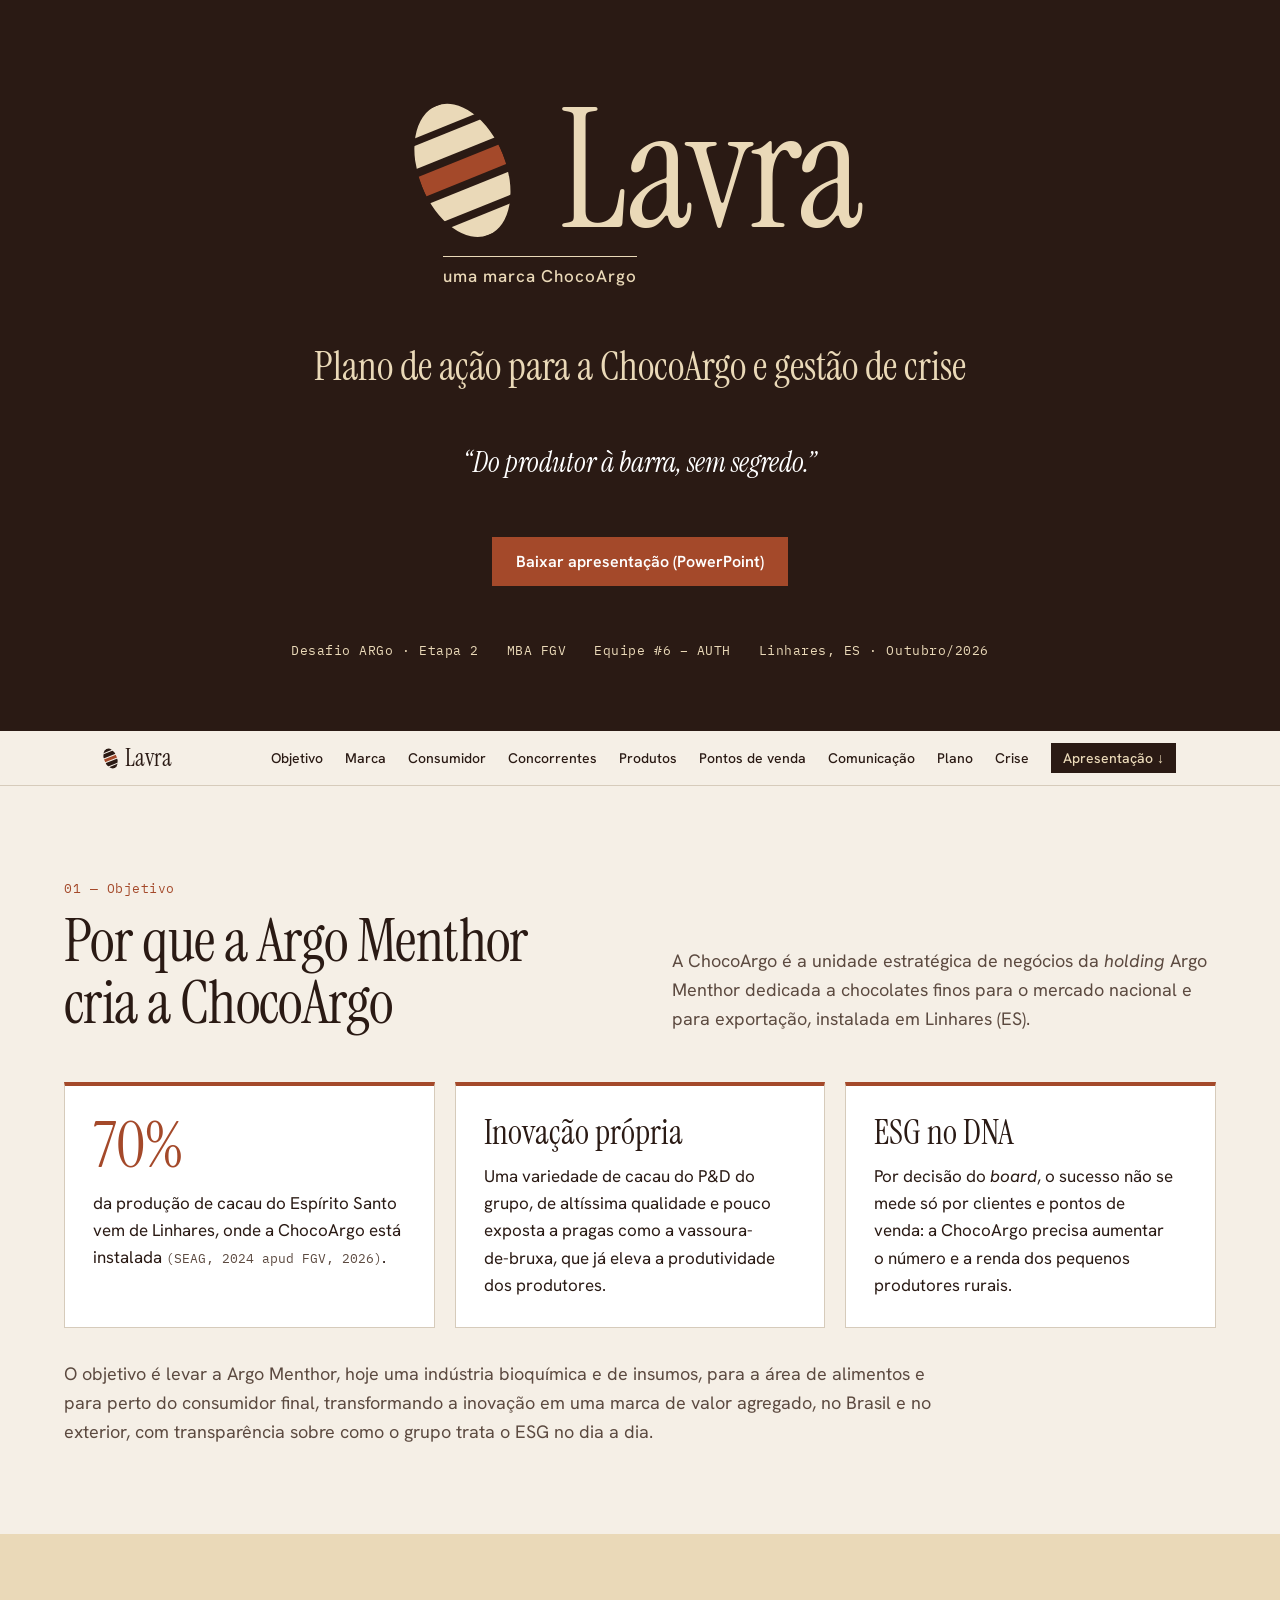
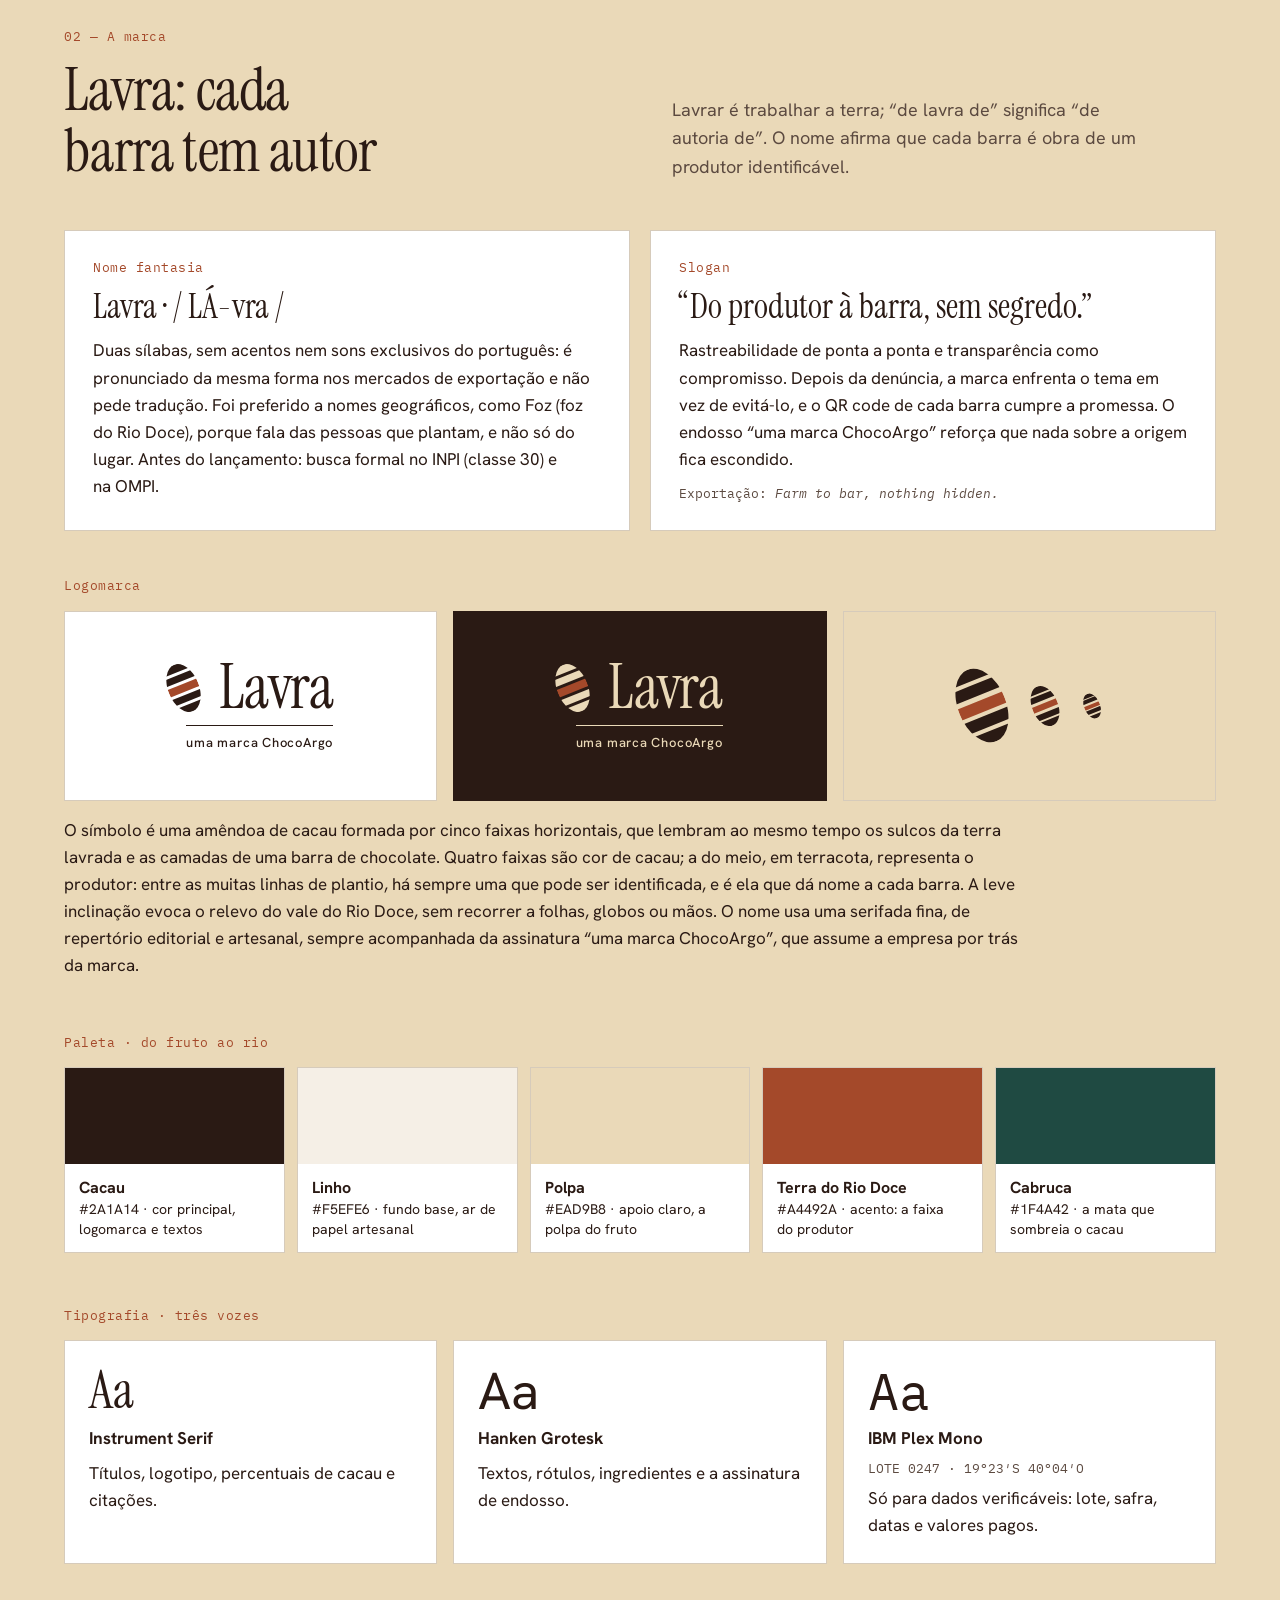
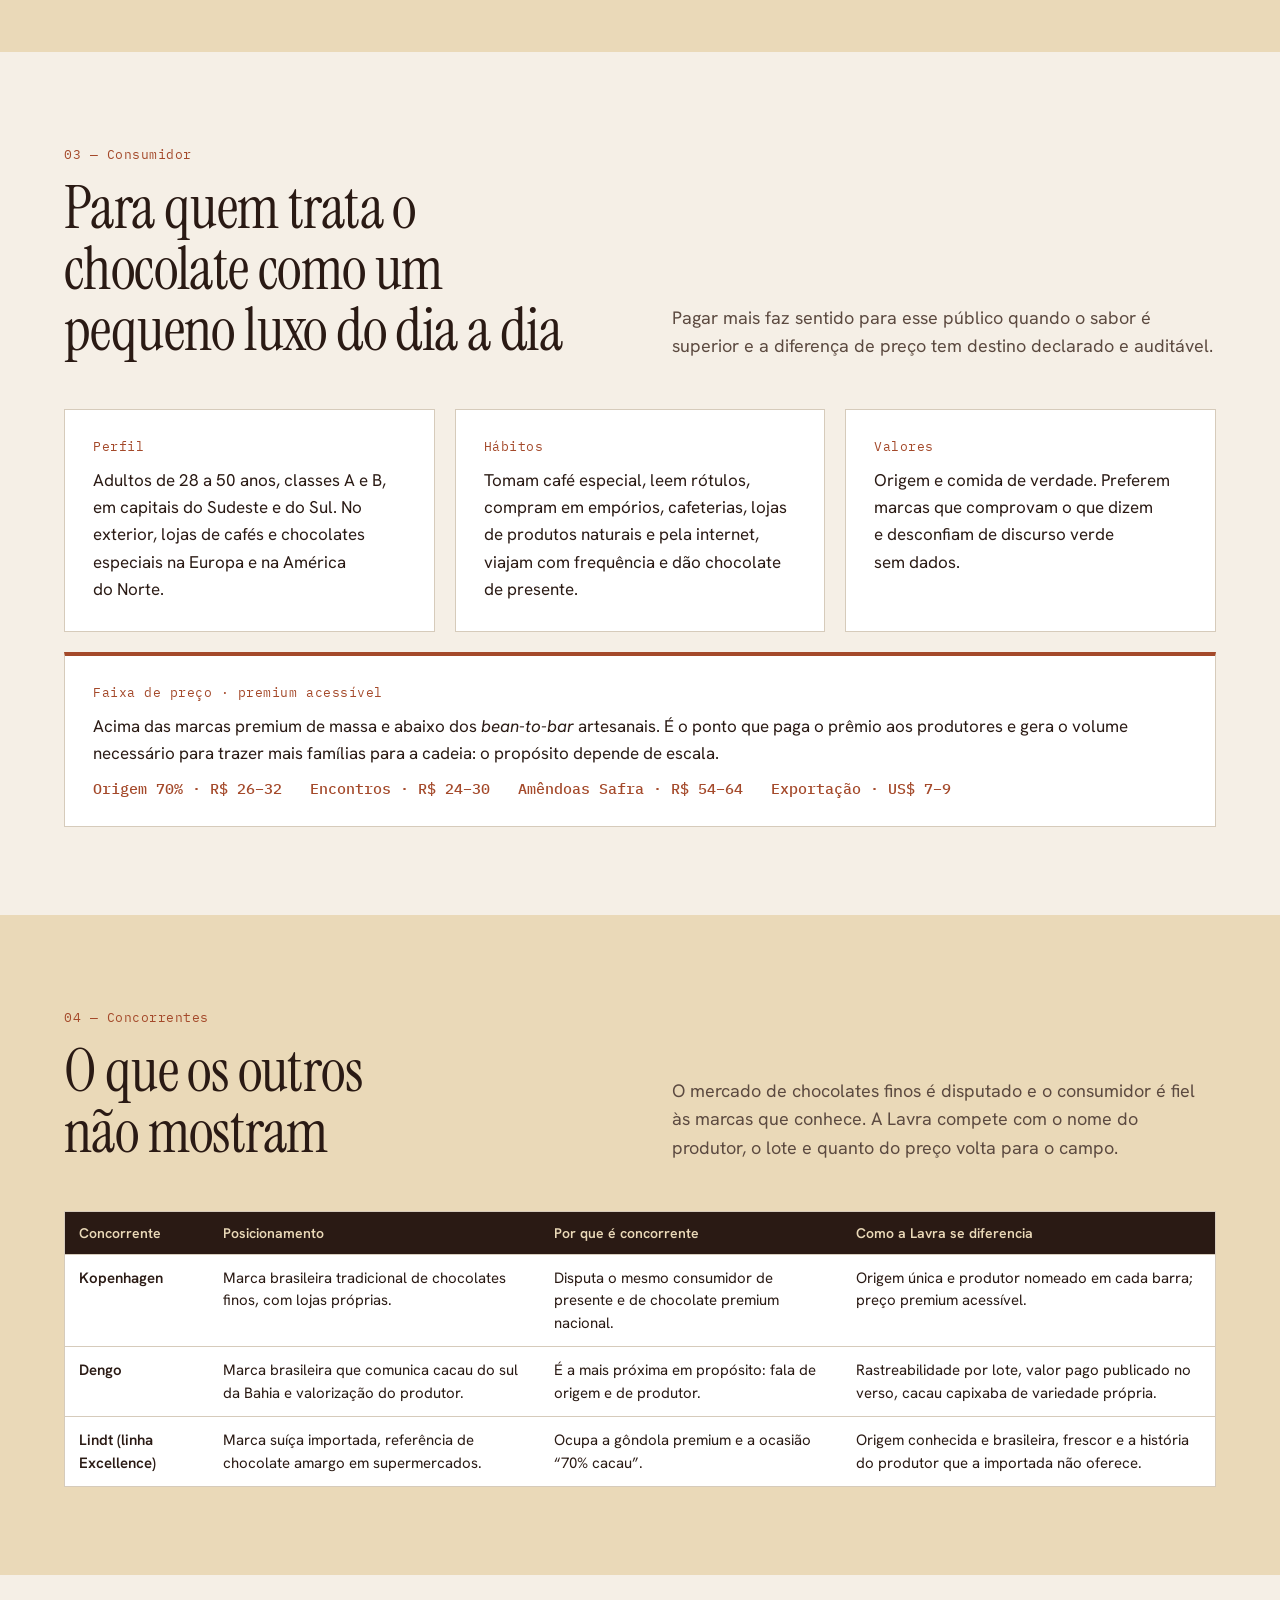
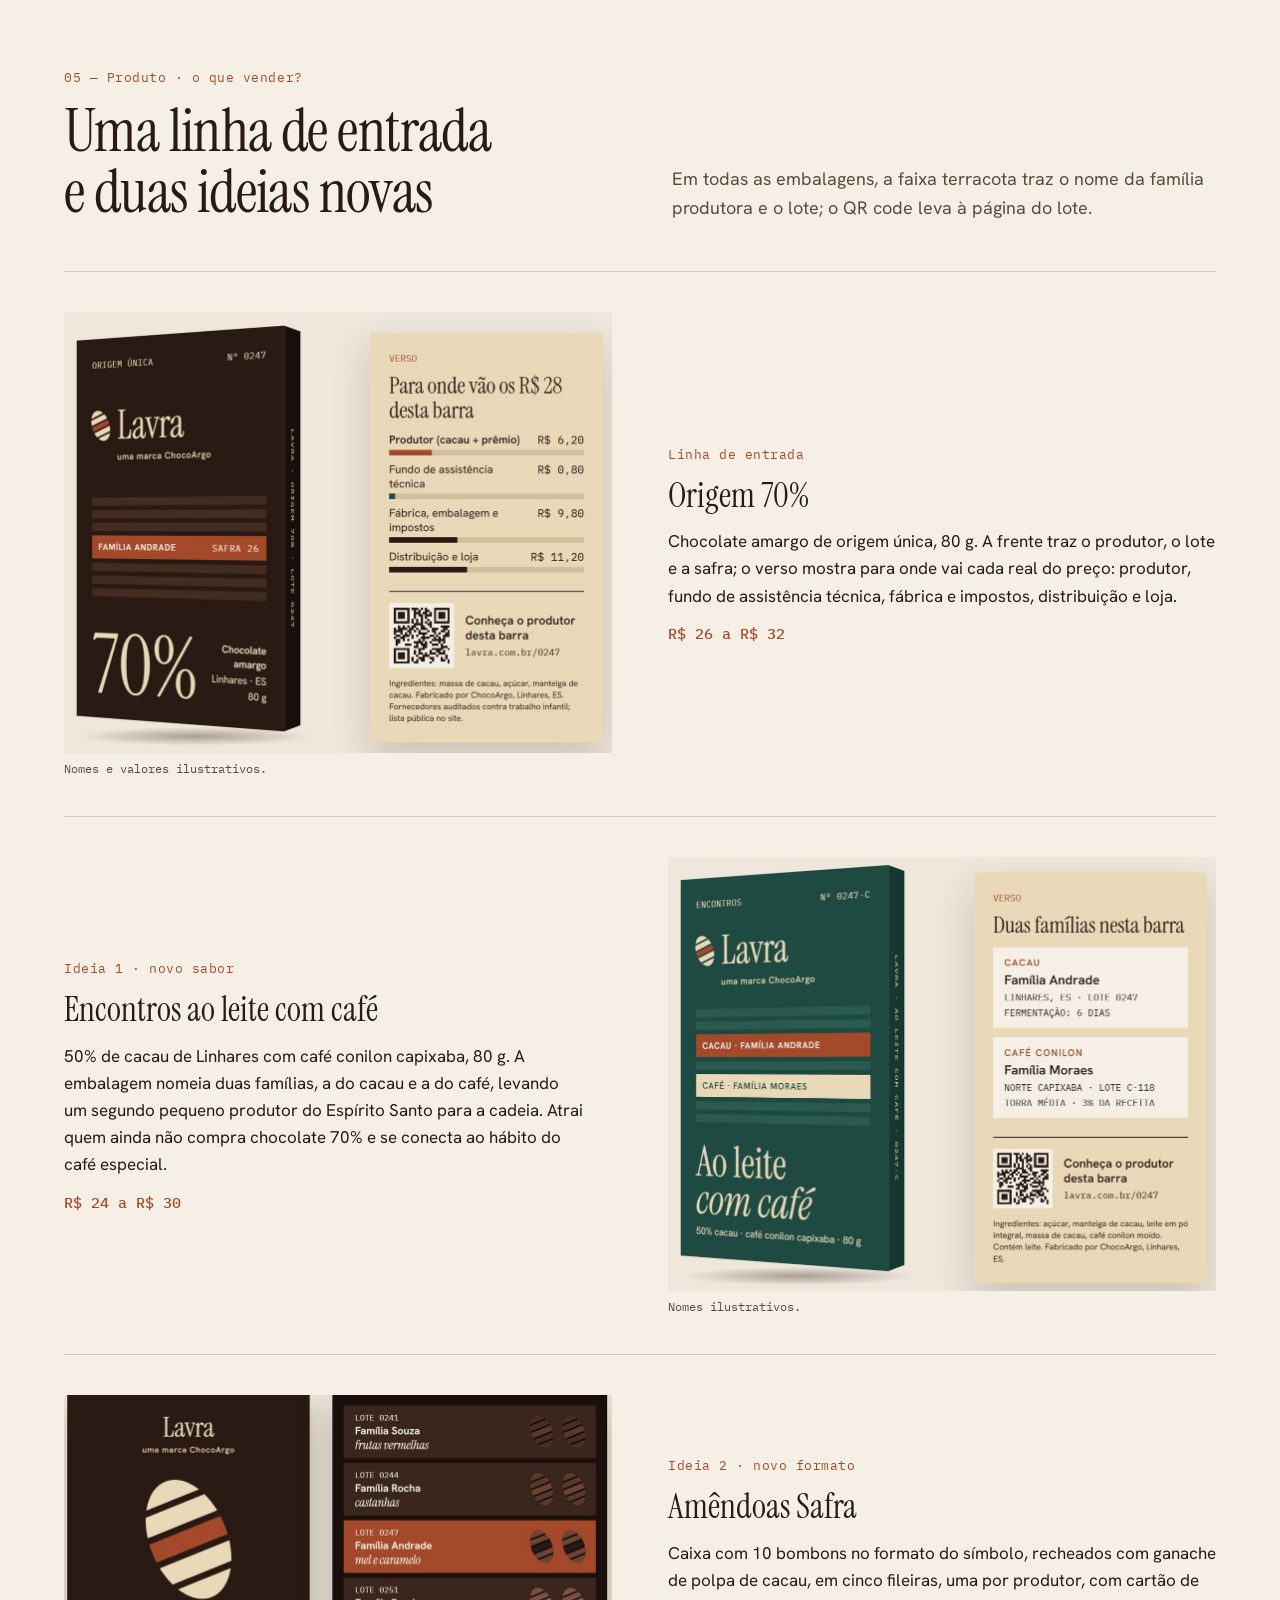
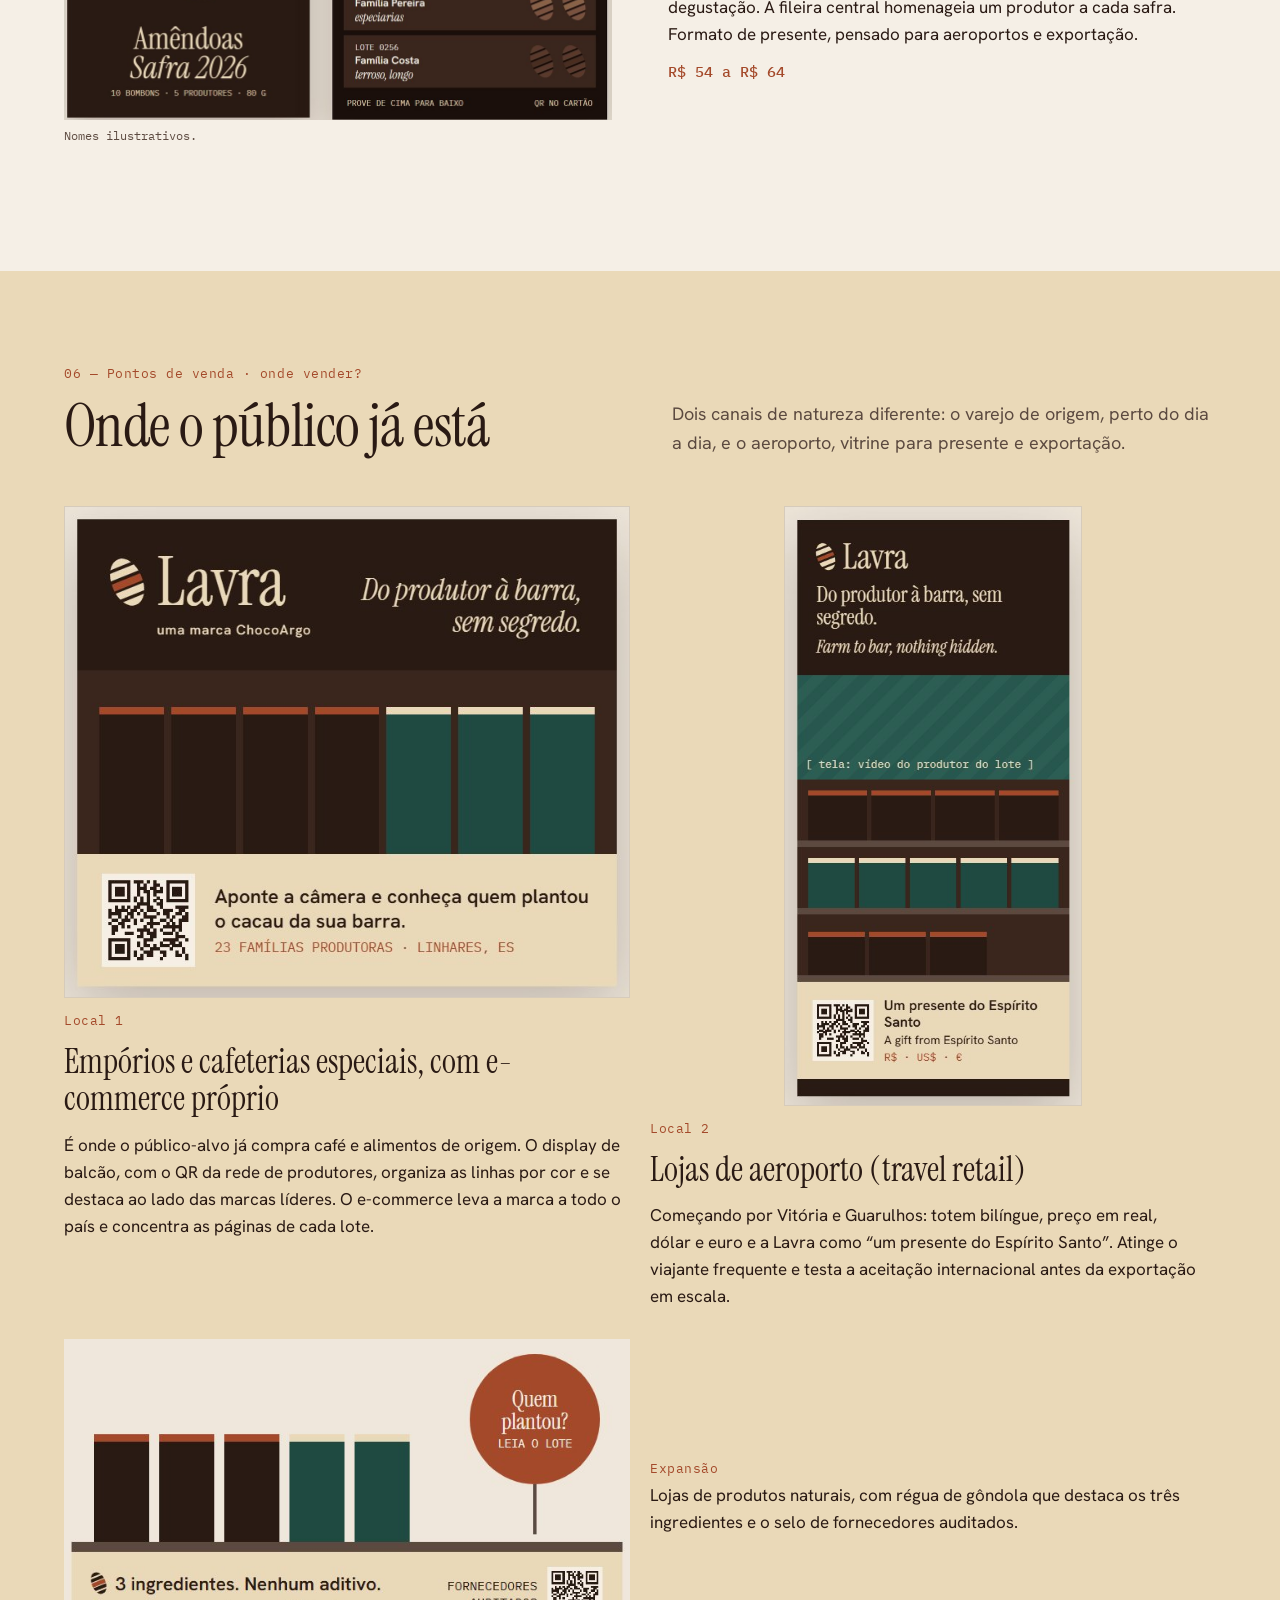
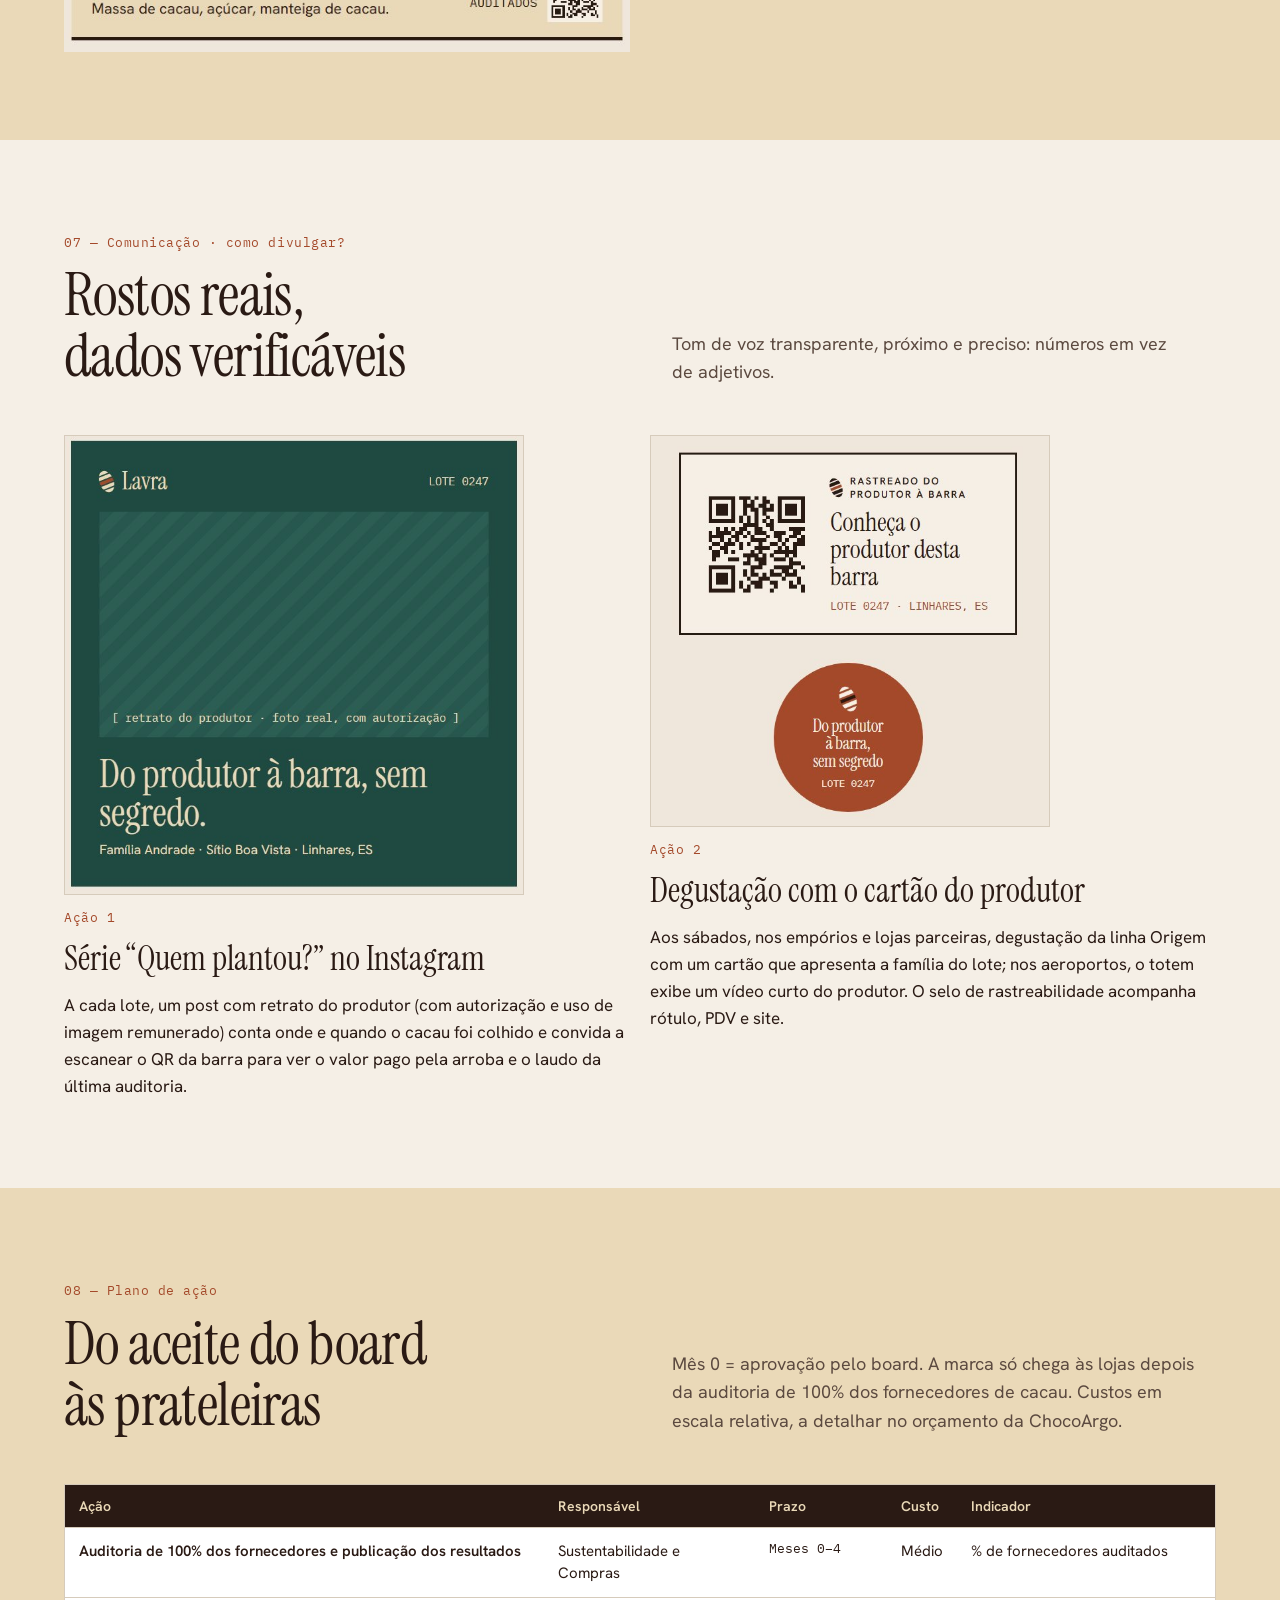
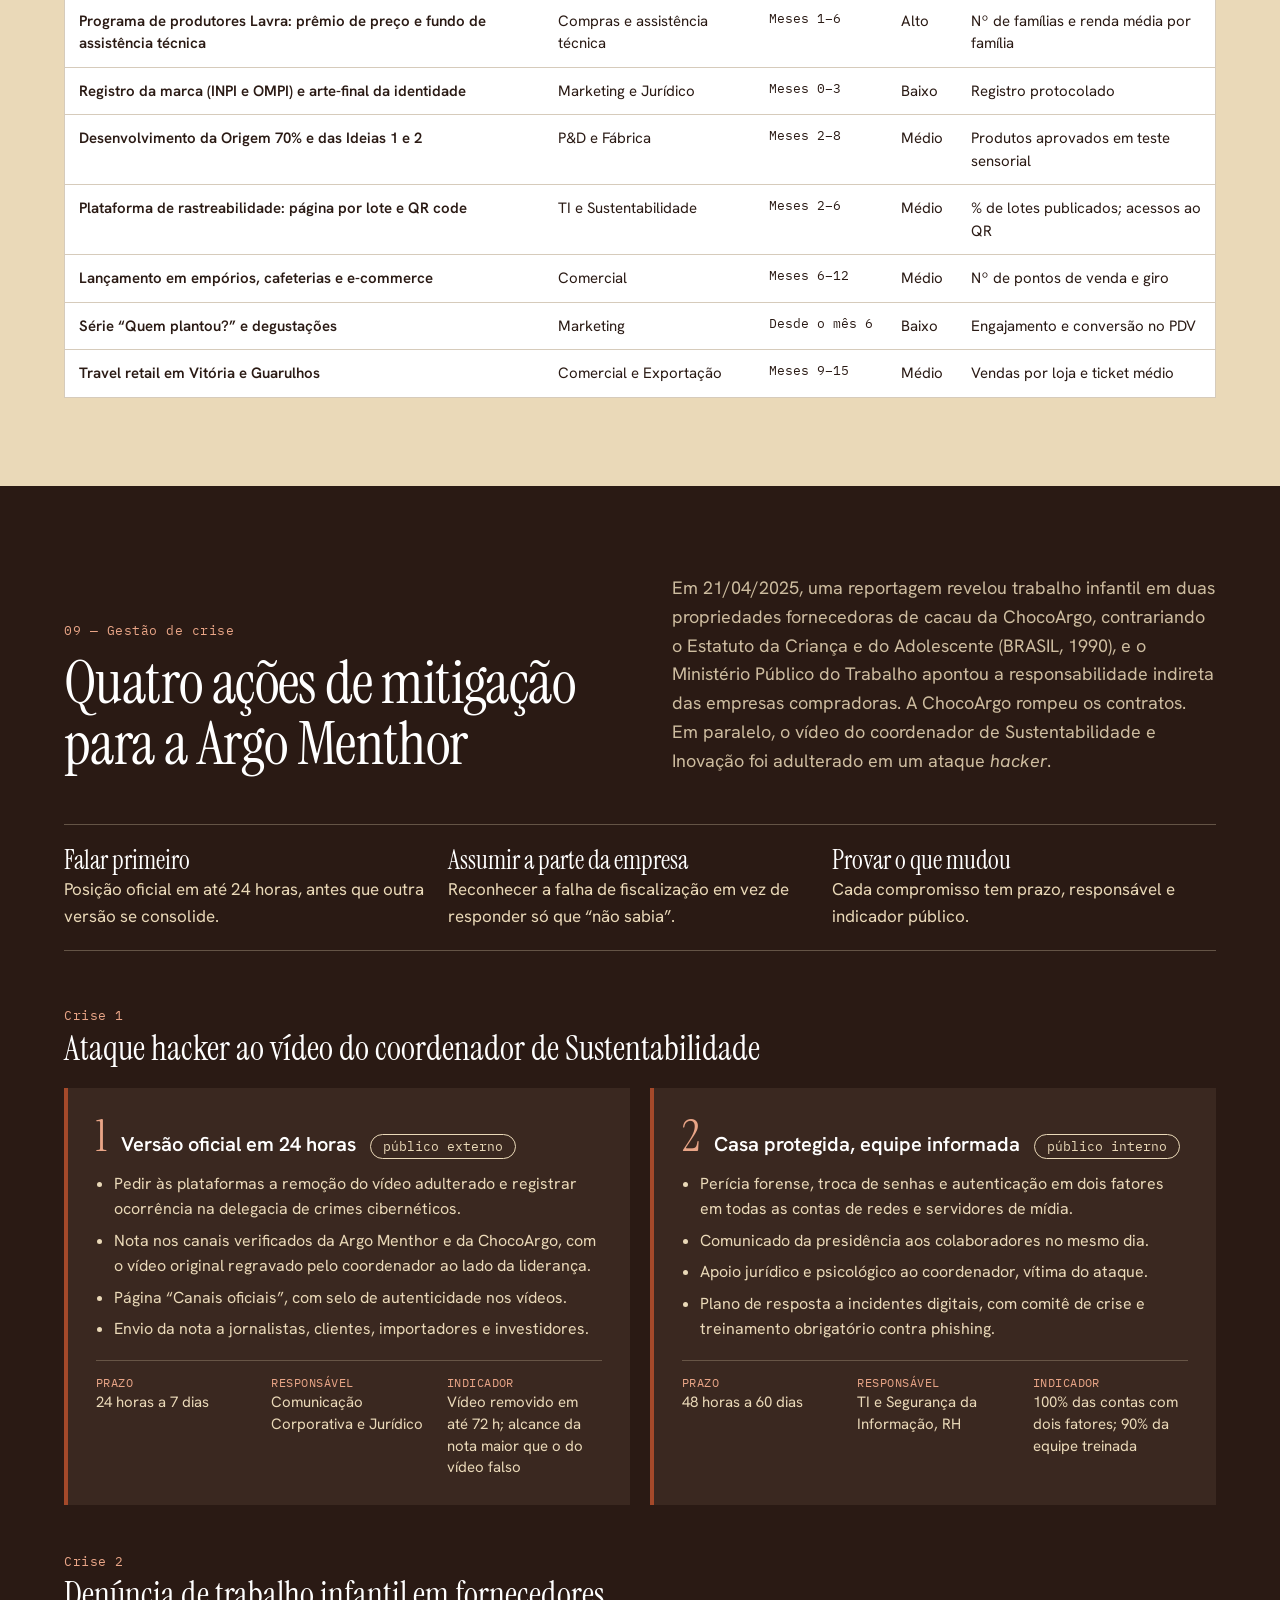
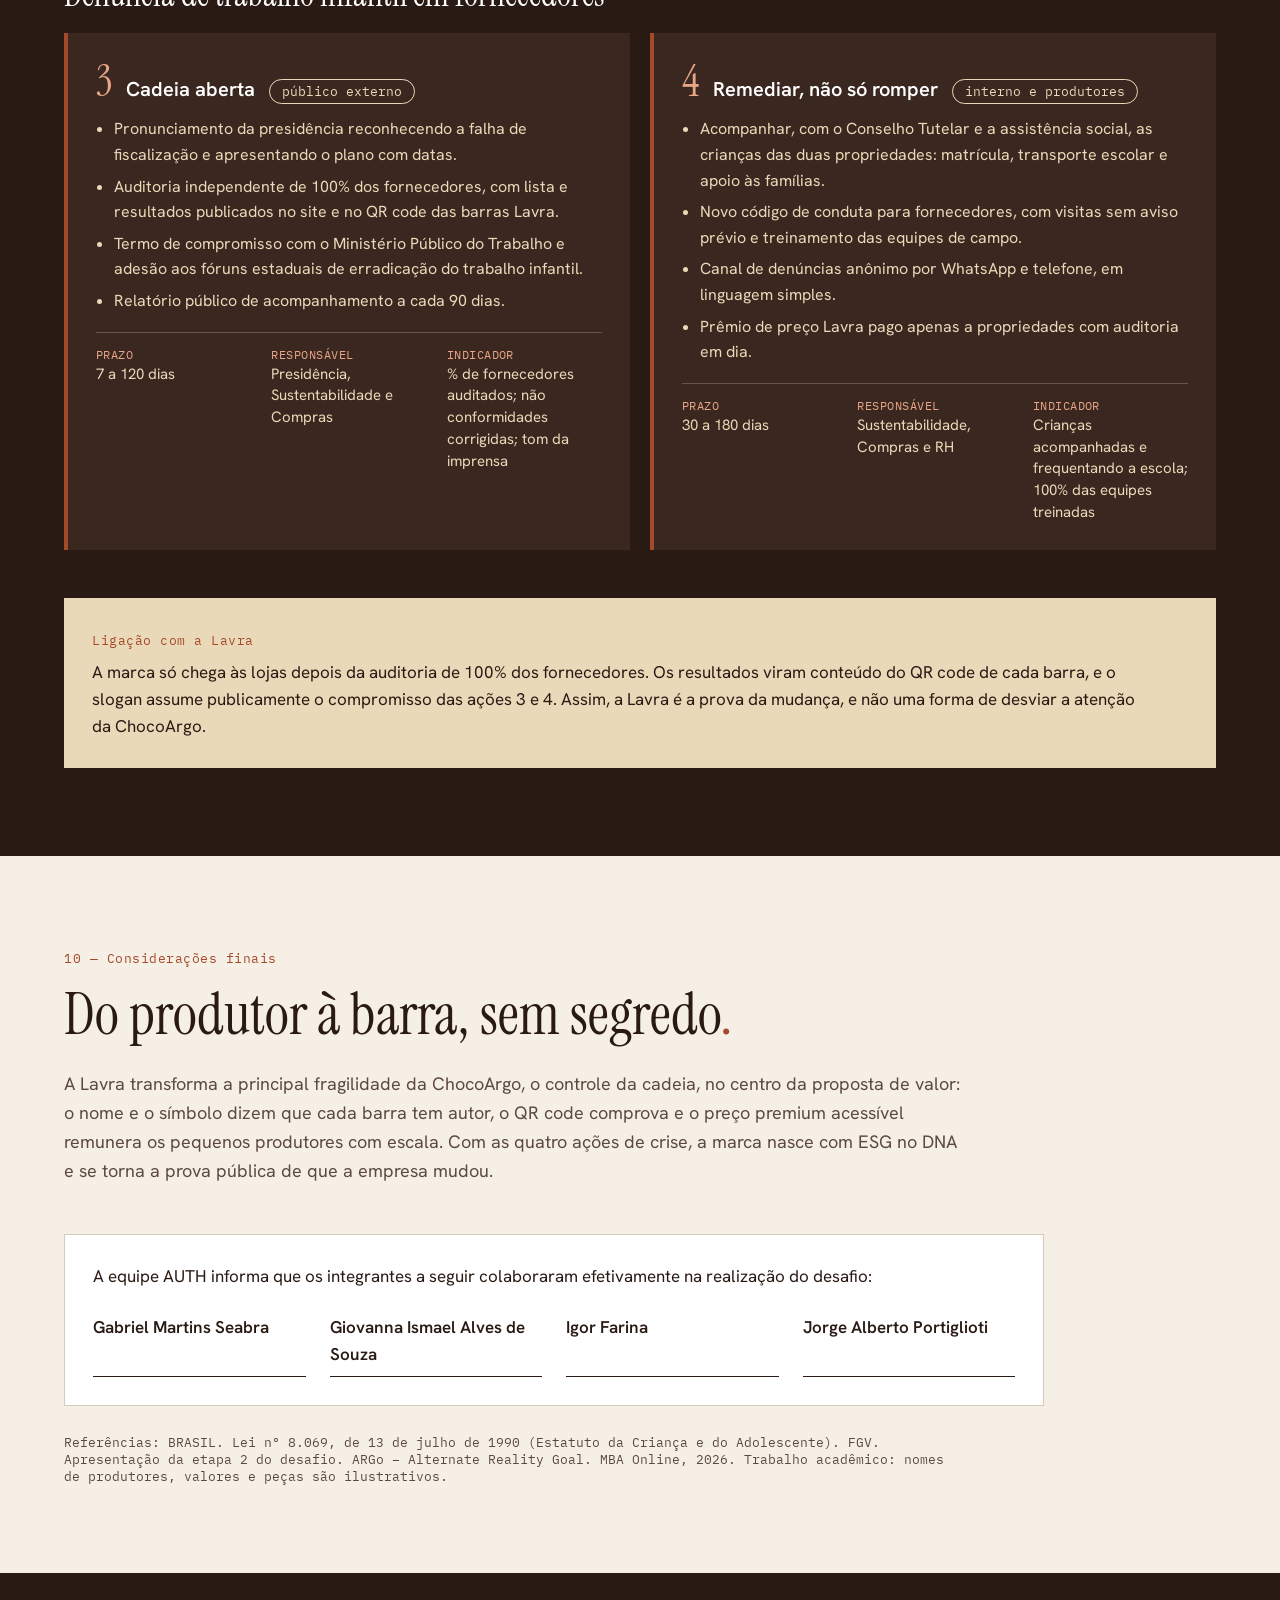
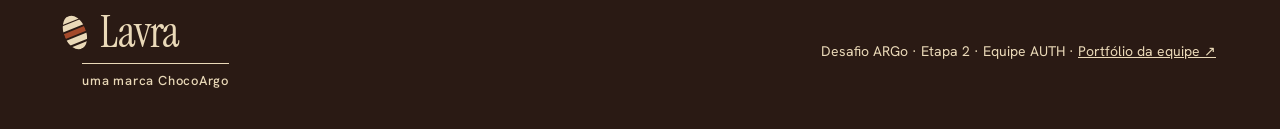
==== commit 9249a6e1: "Lavra: apresentação curta em PowerPoint para baixar no site Capa + 8 slides (5 a 8 min) na identidad" ====
--- a/lavra/index.html
+++ b/lavra/index.html
@@ -42,6 +42,10 @@
   .topo h1 { margin: 0; font: 400 clamp(26px, 3.4vw, 40px)/1.15 var(--serif); max-width: 820px; text-wrap: balance; }
   .topo .slogan { font: italic 400 clamp(20px, 2.4vw, 28px)/1.3 var(--serif); color: #fff; }
   .meta { display: flex; flex-wrap: wrap; justify-content: center; gap: 8px 28px; font: 13px var(--mono); letter-spacing: .04em; }
+  .baixar { display: inline-flex; align-items: center; gap: 10px; padding: 14px 24px; background: var(--terra); color: #fff; font: 600 16px var(--sans); text-decoration: none; }
+  .baixar:hover { background: var(--polpa); color: var(--cacau); }
+  .nav-baixar { padding: 6px 12px; background: var(--cacau); color: var(--polpa) !important; }
+  .nav-baixar:hover { background: var(--terra); }
   .faixas { display: flex; flex-direction: column; gap: 6px; }
   .faixas span { height: 8px; background: #3A2820; }
   .faixas span:nth-child(3) { background: var(--terra); }
@@ -152,6 +156,7 @@
   </div>
   <h1>Plano de ação para a ChocoArgo e gestão de crise</h1>
   <p class="slogan">“Do produtor à barra, sem segredo.”</p>
+  <a class="baixar" href="Lavra-Apresentacao-AUTH.pptx" download>Baixar apresentação (PowerPoint)</a>
   <div class="meta"><span>Desafio ARGo · Etapa 2</span><span>MBA FGV</span><span>Equipe #6 – AUTH</span><span>Linhares, ES · Outubro/2026</span></div>
 </header>
 
@@ -160,6 +165,7 @@
     <a class="mini" href="#"><span class="simbolo"><i></i><i></i><i></i><i></i><i></i></span>Lavra</a>
     <a href="#objetivo">Objetivo</a><a href="#marca">Marca</a><a href="#consumidor">Consumidor</a><a href="#concorrentes">Concorrentes</a>
     <a href="#produtos">Produtos</a><a href="#pdv">Pontos de venda</a><a href="#comunicacao">Comunicação</a><a href="#plano">Plano</a><a href="#crise">Crise</a>
+    <a class="nav-baixar" href="Lavra-Apresentacao-AUTH.pptx" download>Apresentação ↓</a>
   </div>
 </nav>
 
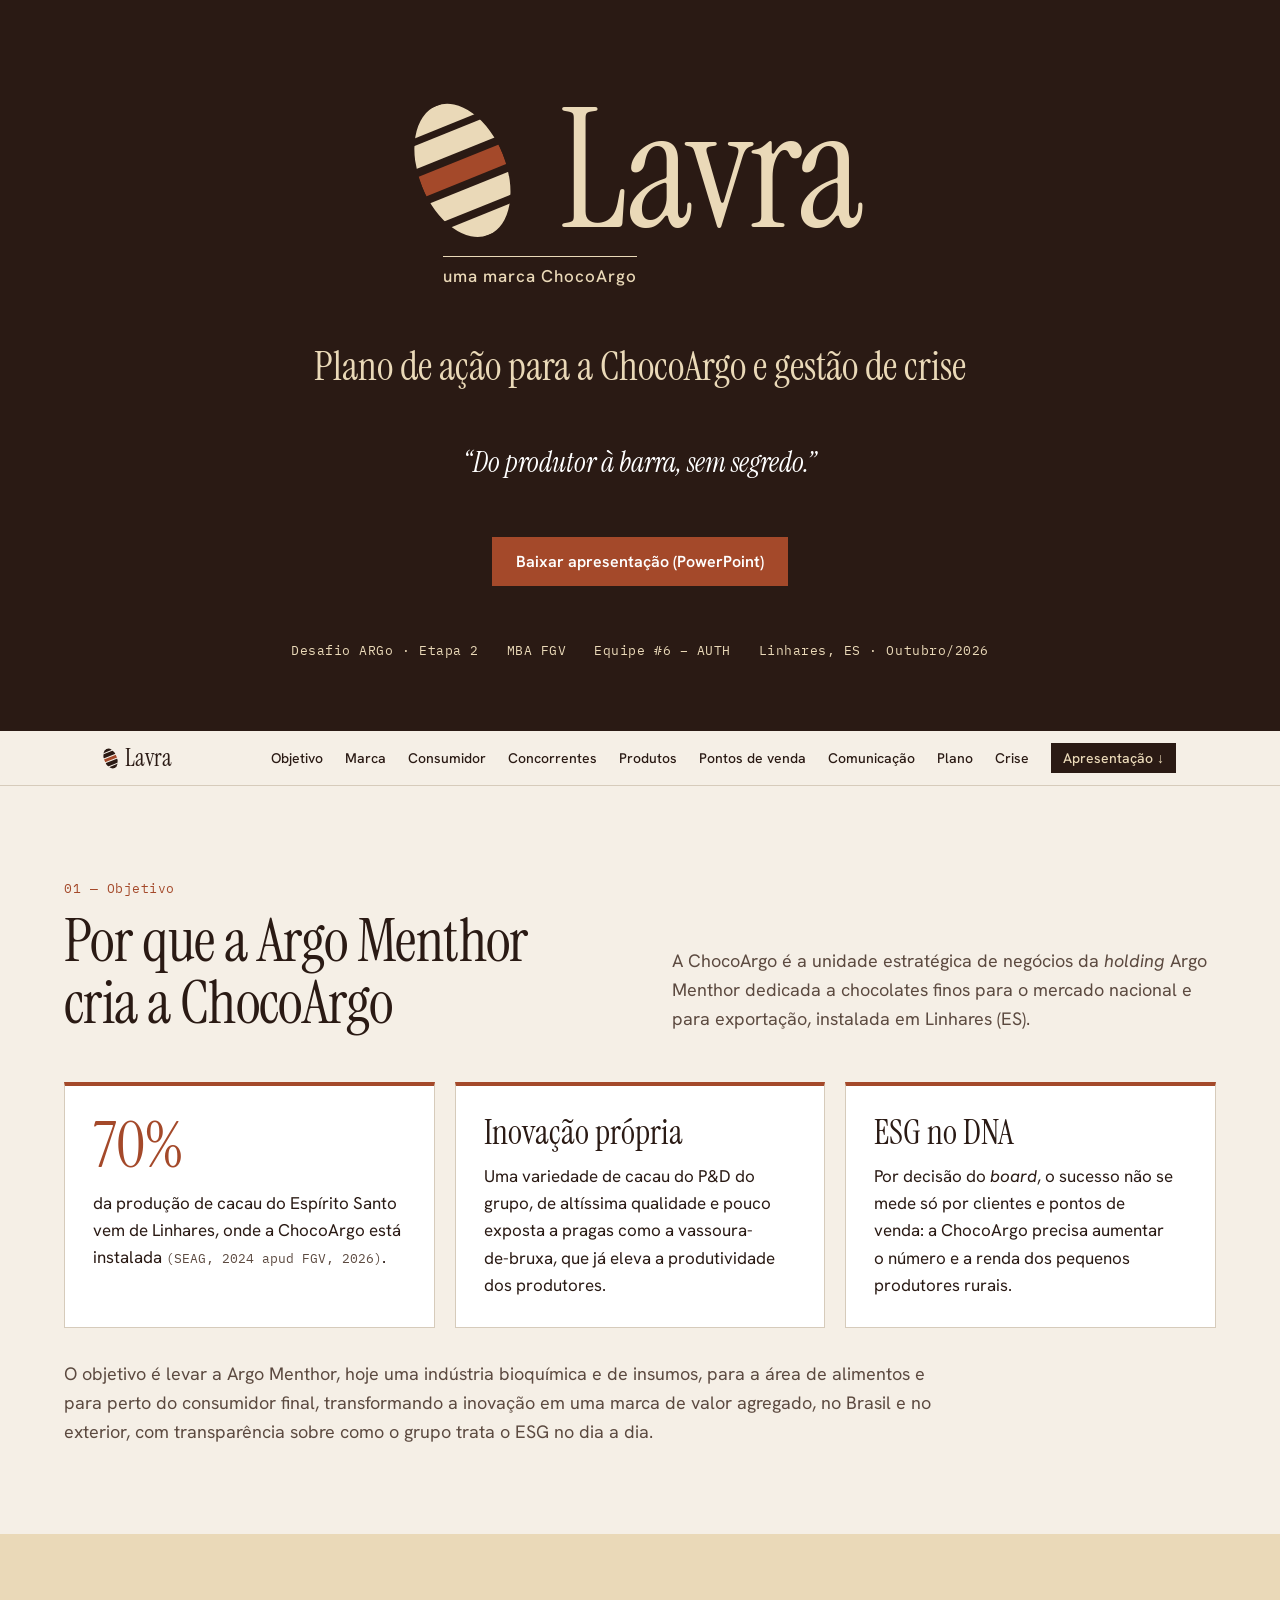
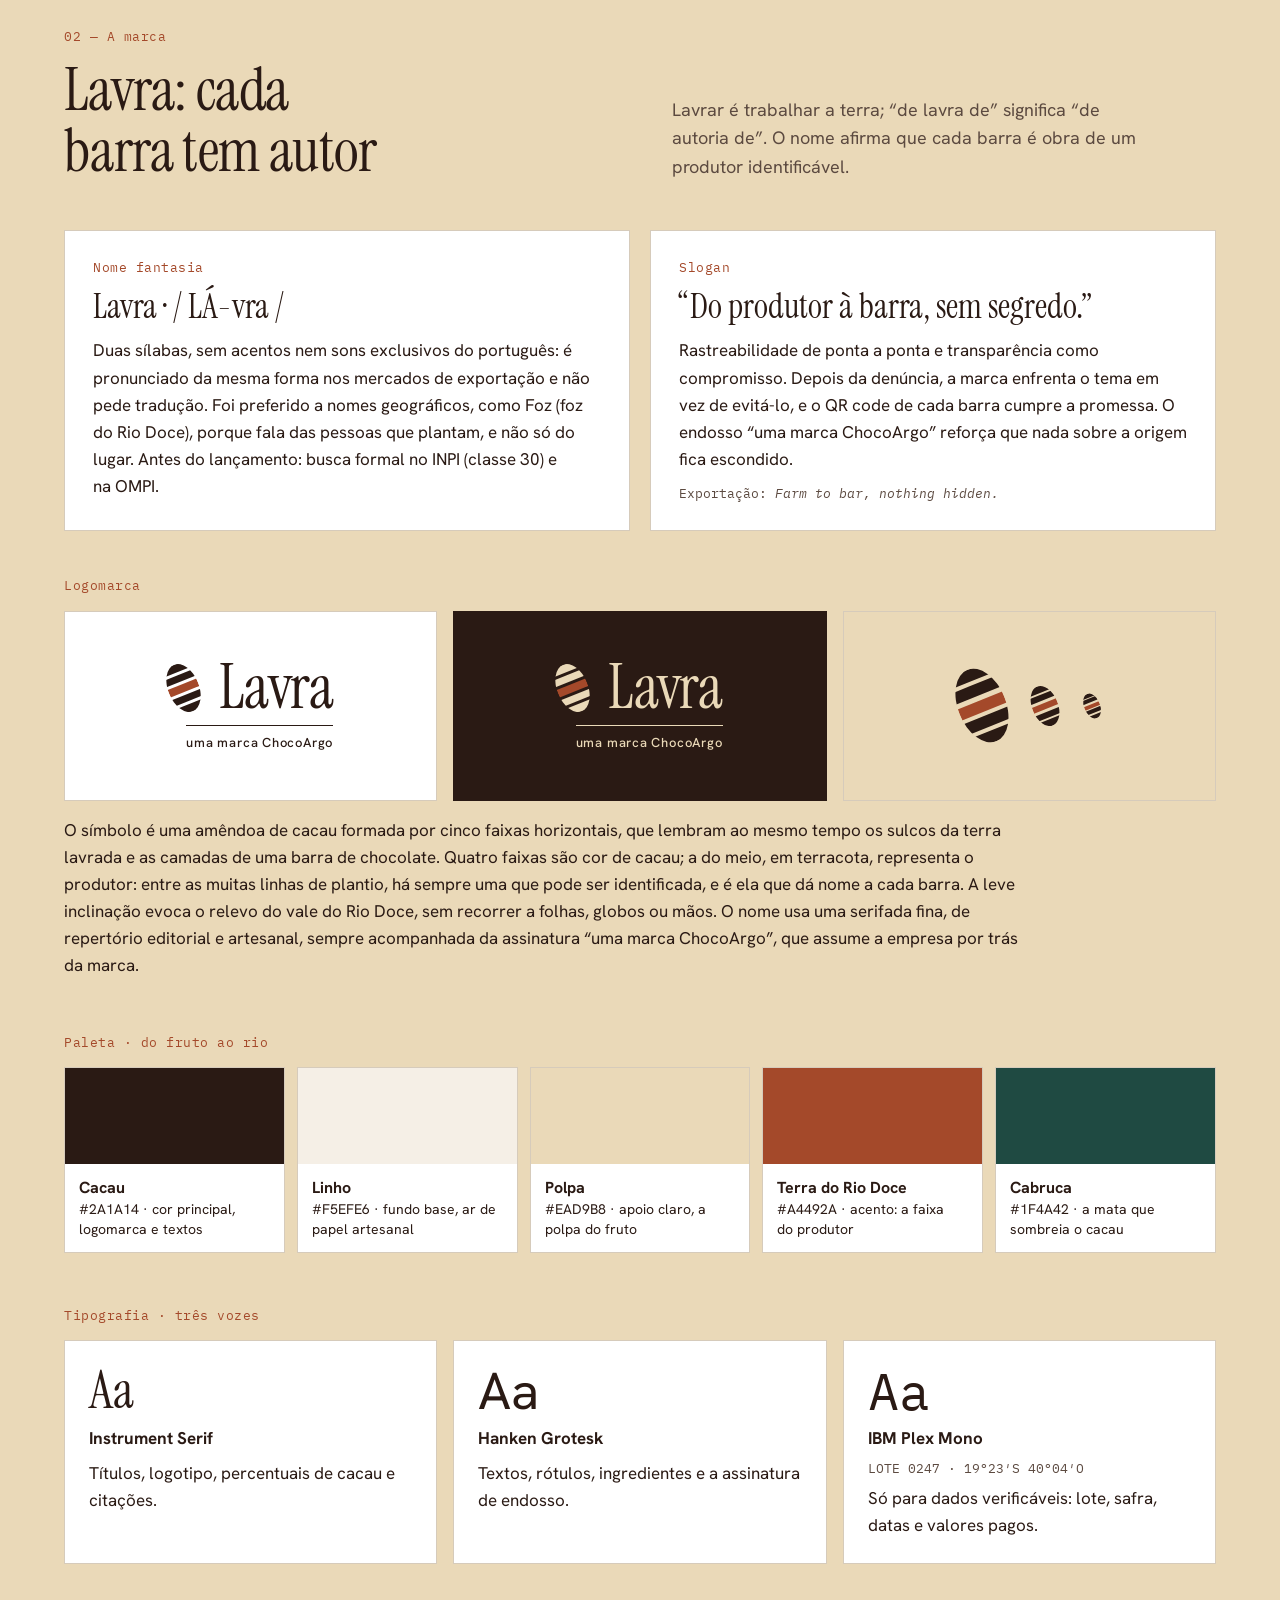
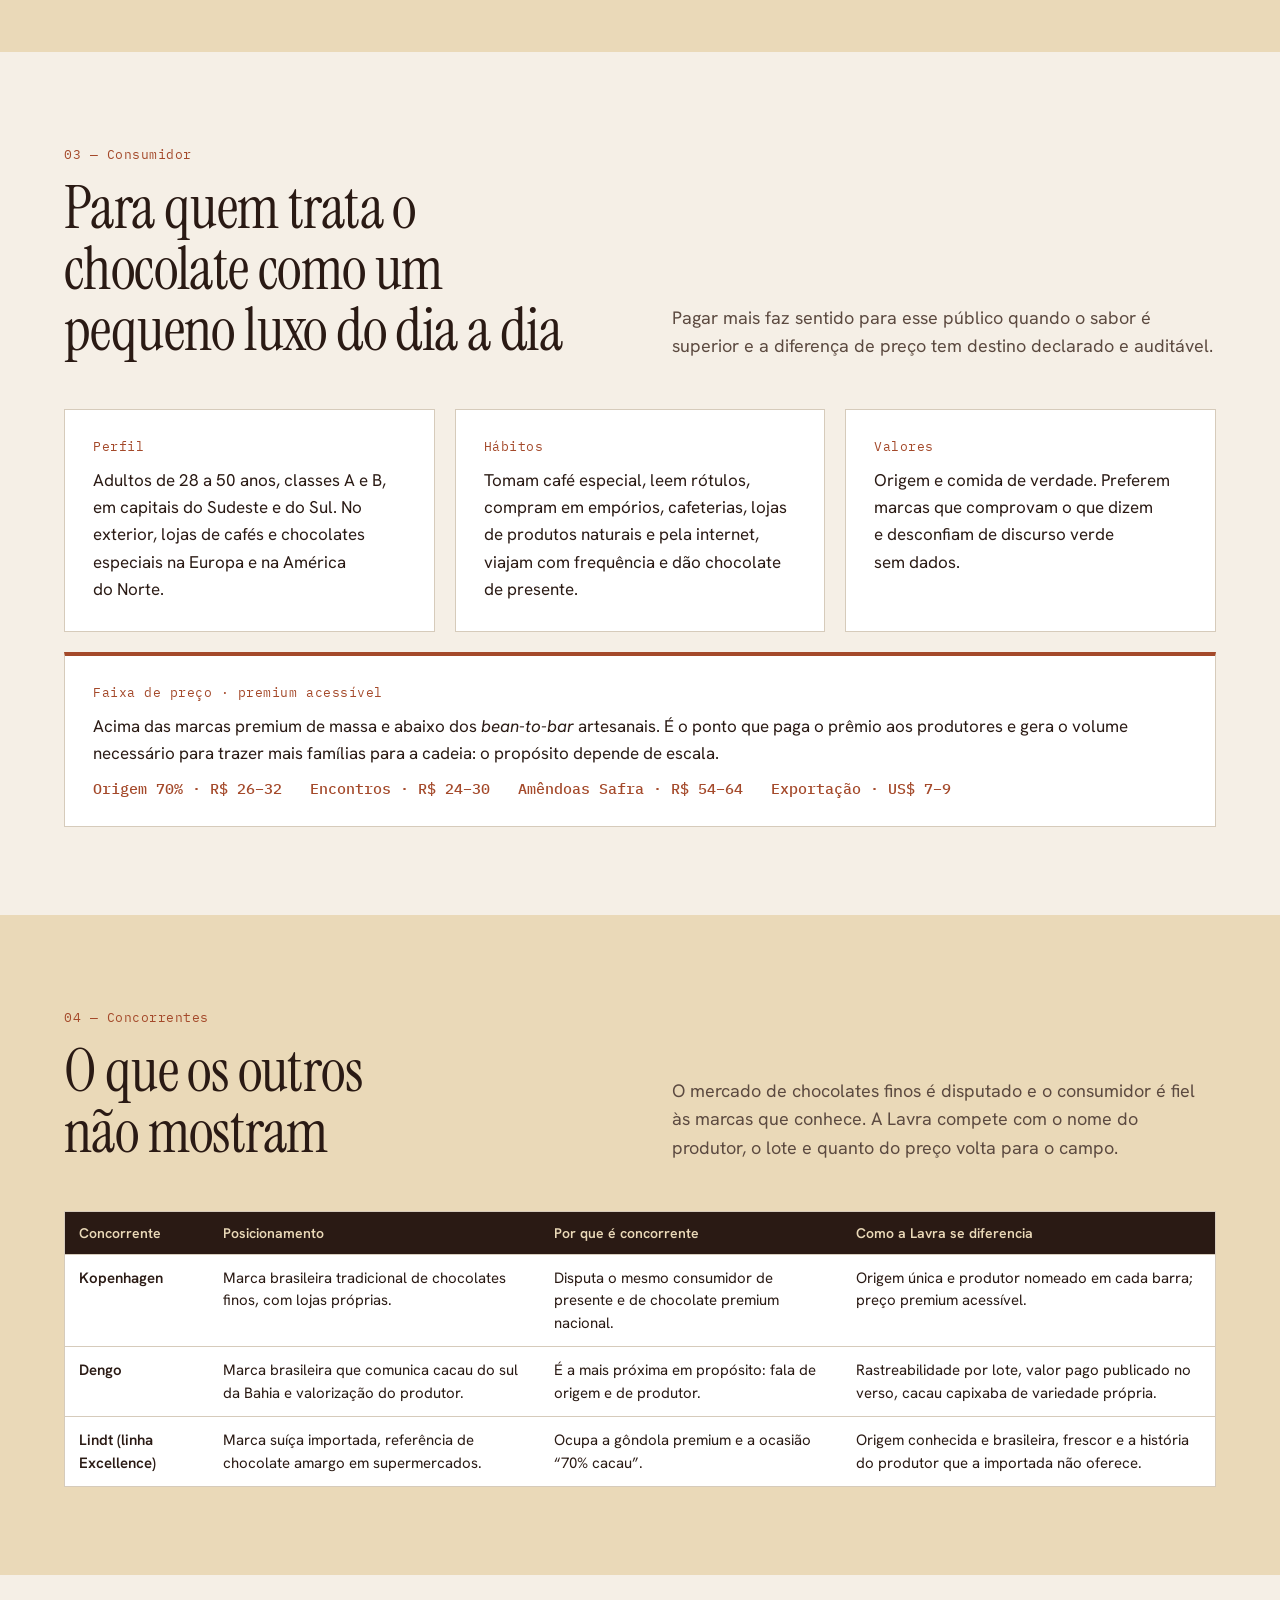
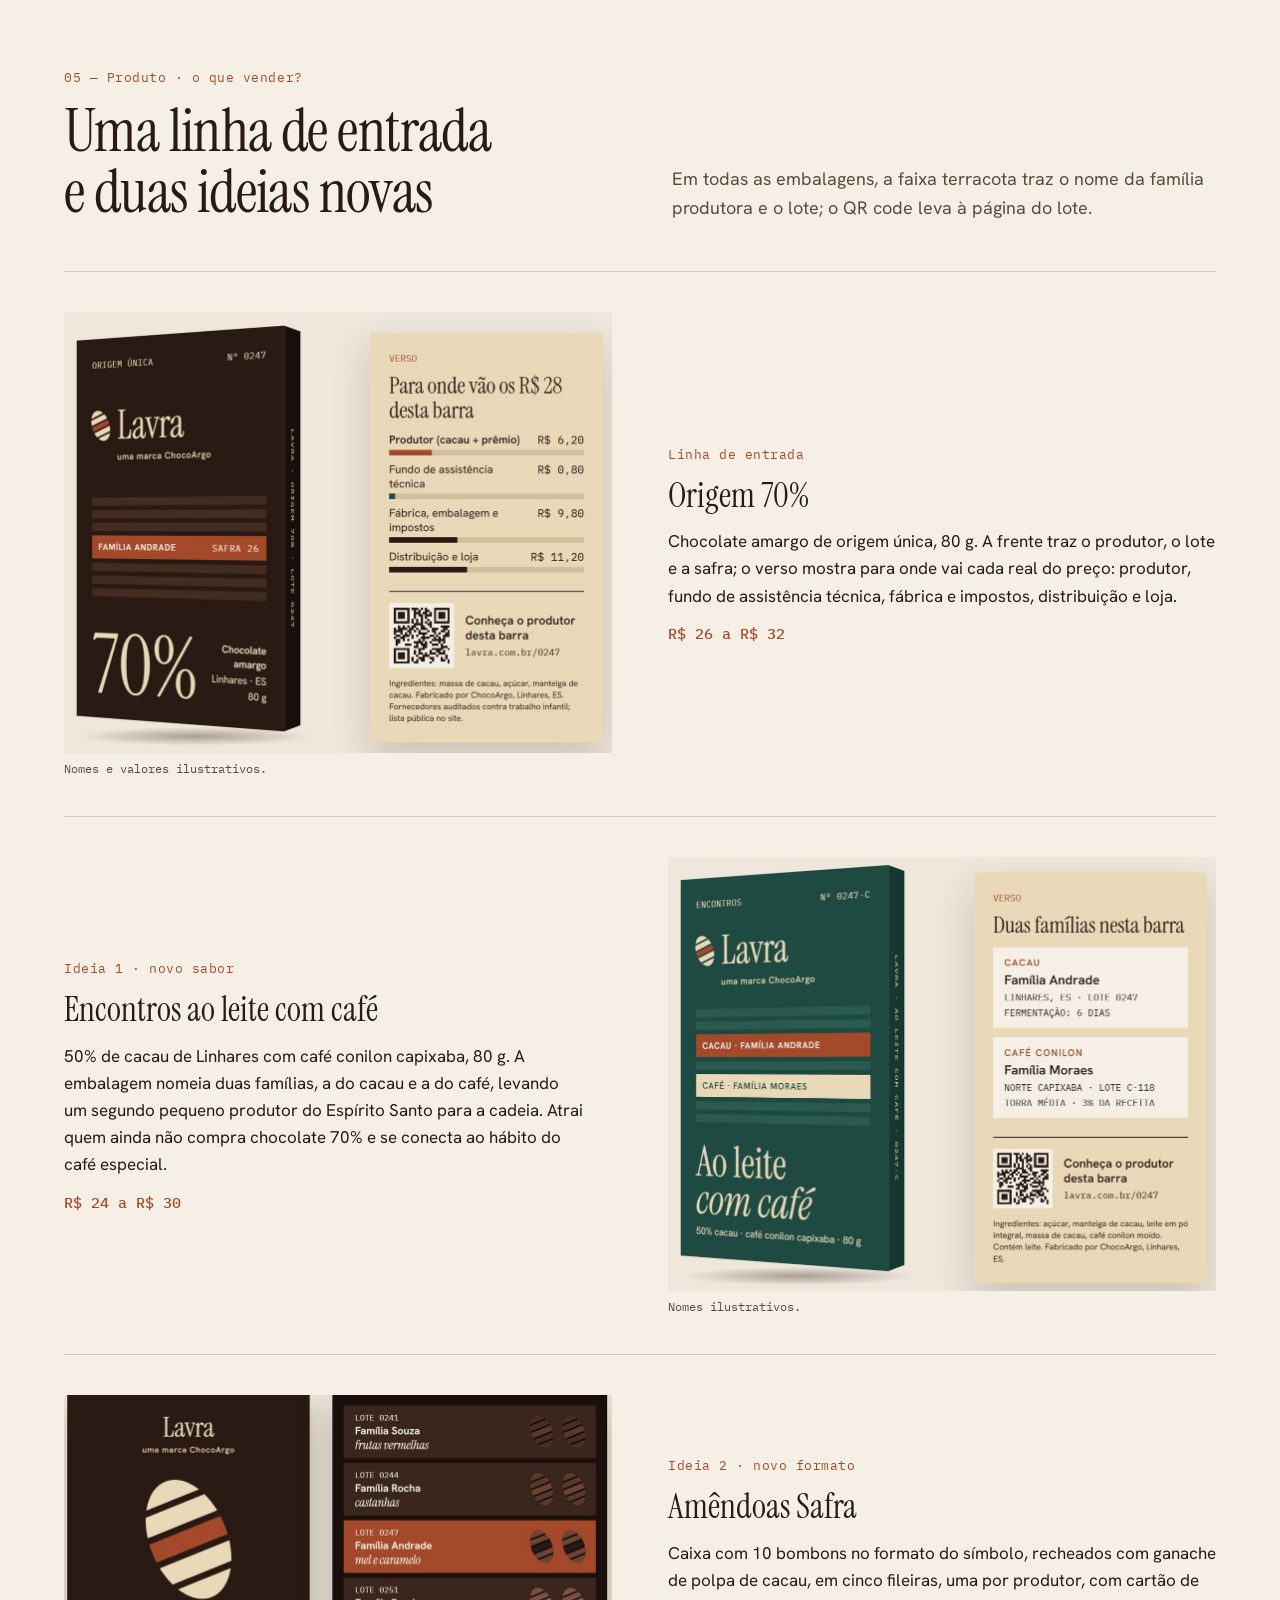
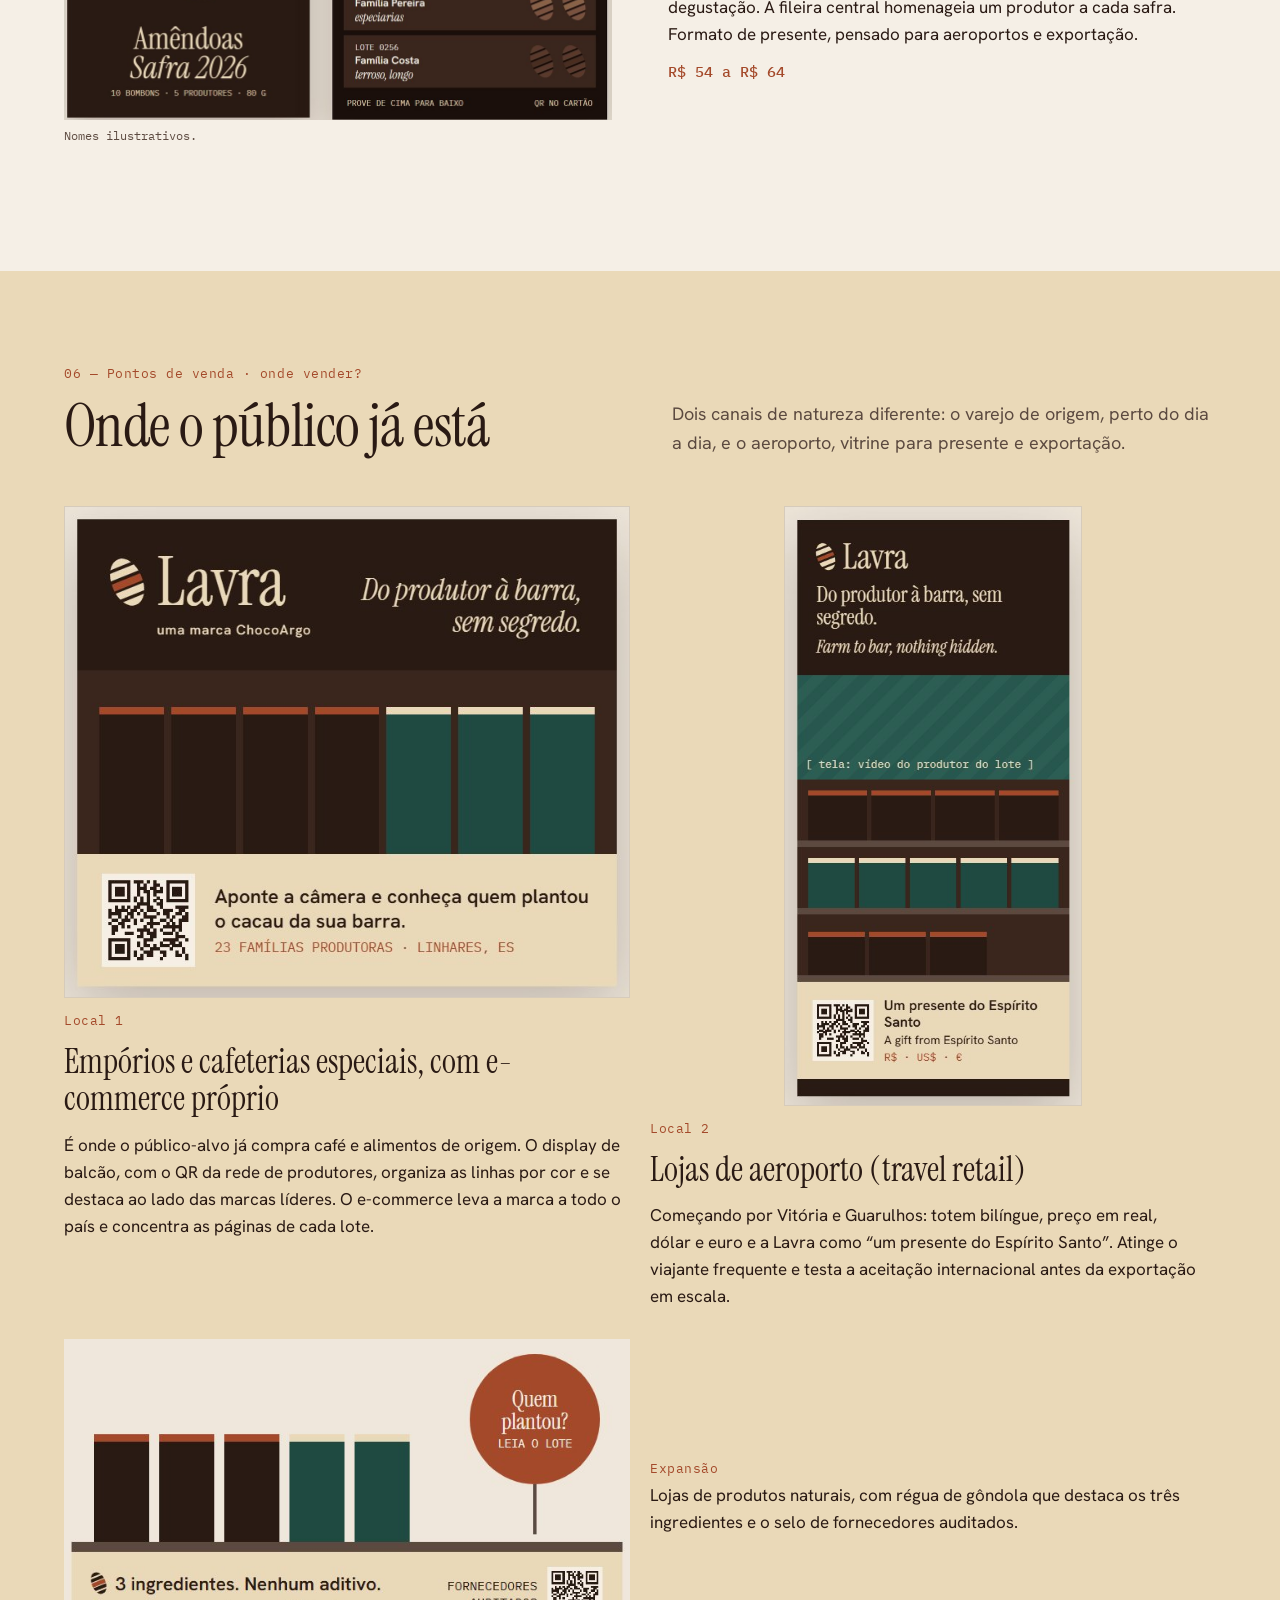
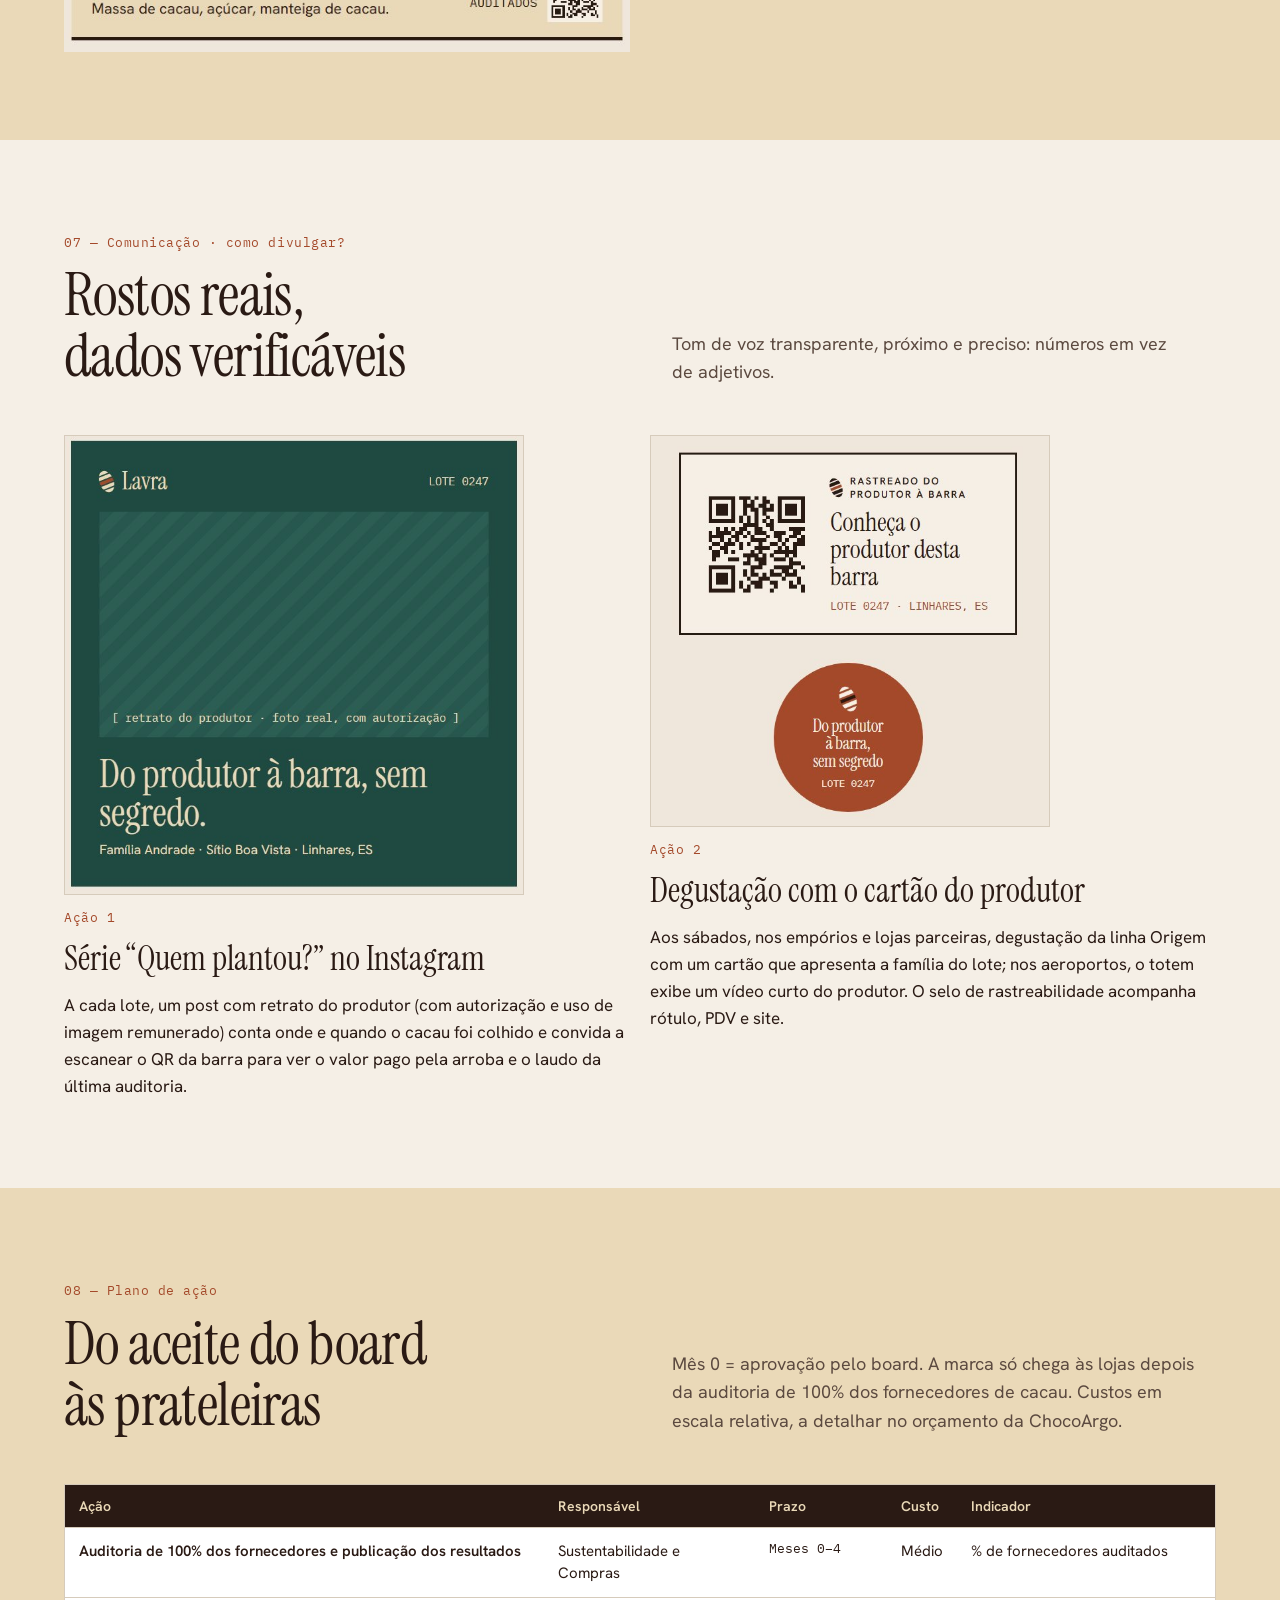
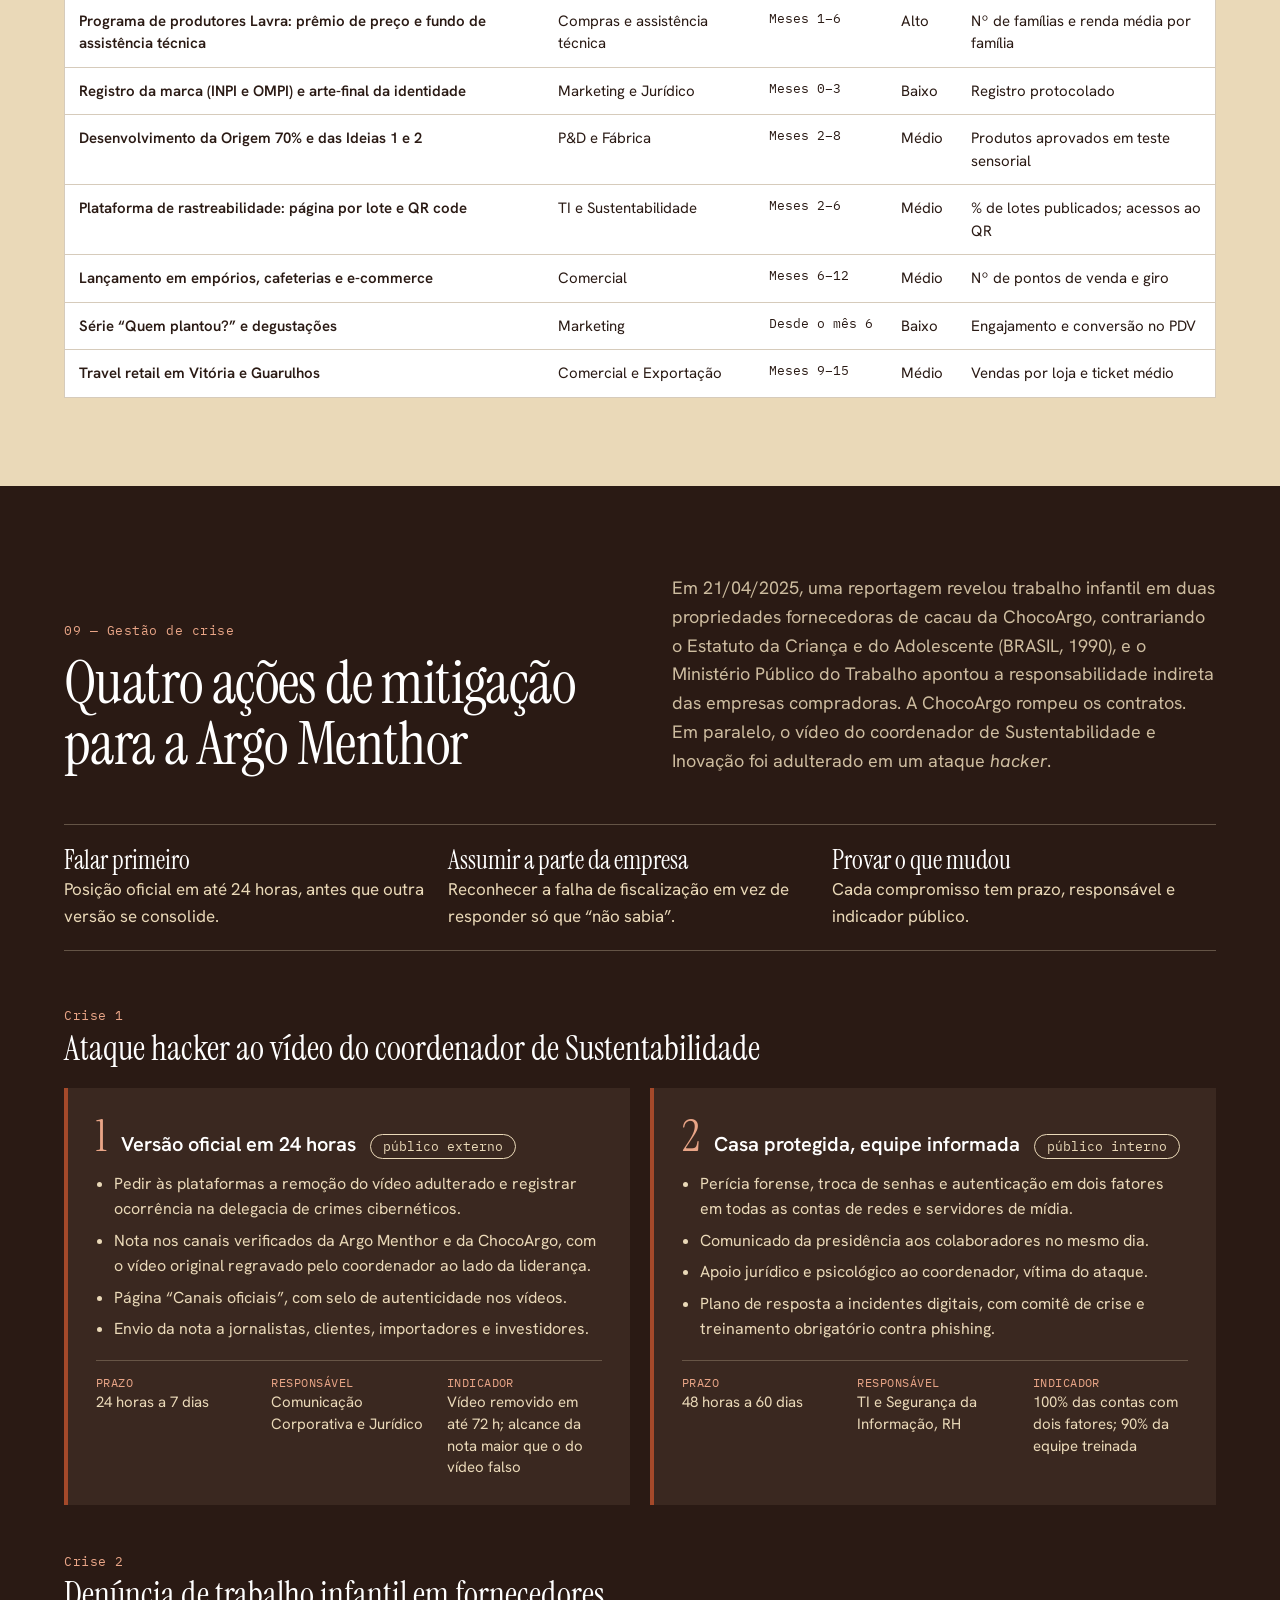
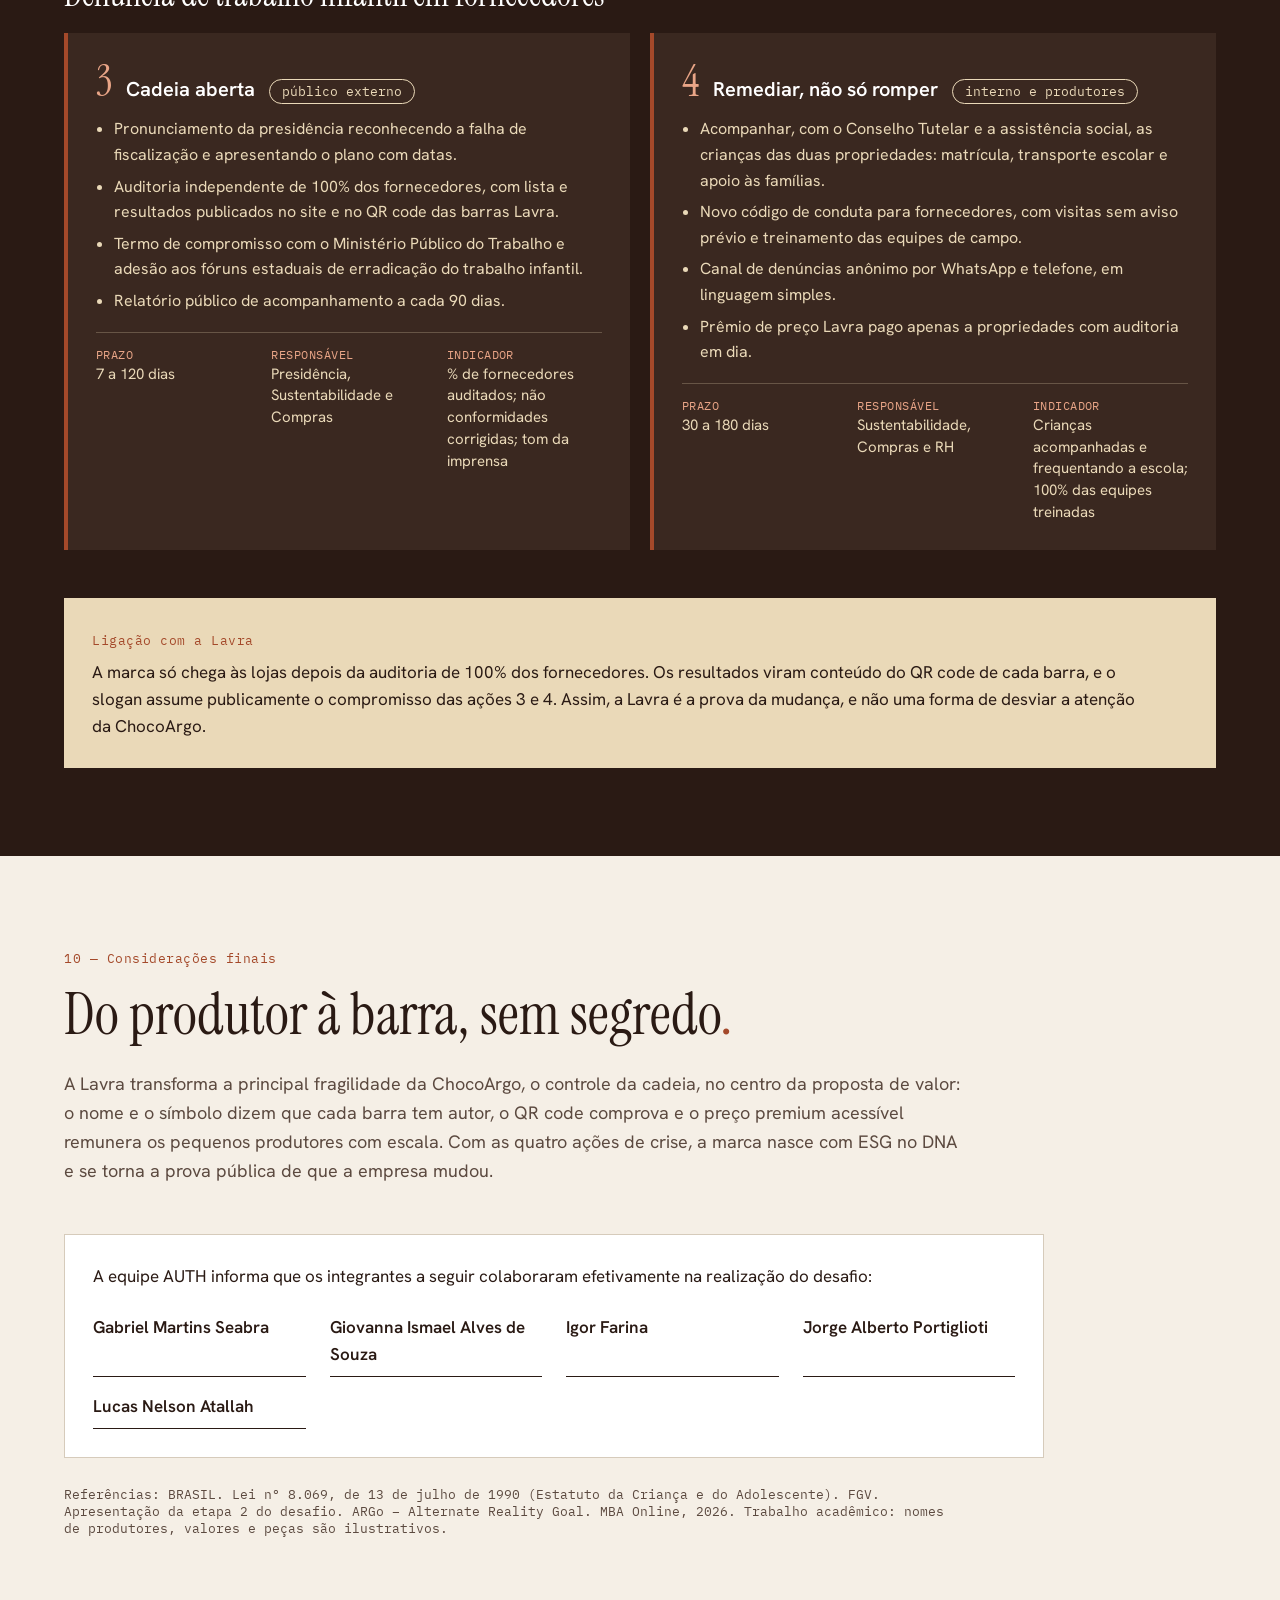
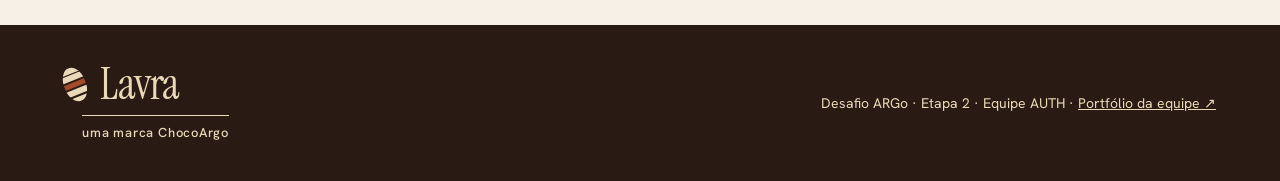
==== commit 2108ea90: "Reinclui Lucas Nelson Atallah (5 integrantes) Co-Authored-By: Claude Opus 5.5 <noreply@anthropic.com" ====
--- a/lavra/index.html
+++ b/lavra/index.html
@@ -411,7 +411,7 @@
     <p class="lead" style="margin-top:24px;max-width:900px">A Lavra transforma a principal fragilidade da ChocoArgo, o controle da cadeia, no centro da proposta de valor: o nome e o símbolo dizem que cada barra tem autor, o QR code comprova e o preço premium acessível remunera os pequenos produtores com escala. Com as quatro ações de crise, a marca nasce com ESG no DNA e se torna a prova pública de que a empresa mudou.</p>
     <div class="decl">
       <p>A equipe AUTH informa que os integrantes a seguir colaboraram efetivamente na realização do desafio:</p>
-      <div><span>Gabriel Martins Seabra</span><span>Giovanna Ismael Alves de Souza</span><span>Igor Farina</span><span>Jorge Alberto Portiglioti</span></div>
+      <div><span>Gabriel Martins Seabra</span><span>Giovanna Ismael Alves de Souza</span><span>Igor Farina</span><span>Jorge Alberto Portiglioti</span><span>Lucas Nelson Atallah</span></div>
     </div>
     <p class="dado" style="margin-top:28px;max-width:900px">Referências: BRASIL. Lei nº 8.069, de 13 de julho de 1990 (Estatuto da Criança e do Adolescente). FGV. Apresentação da etapa 2 do desafio. ARGo – Alternate Reality Goal. MBA Online, 2026. Trabalho acadêmico: nomes de produtores, valores e peças são ilustrativos.</p>
   </div>
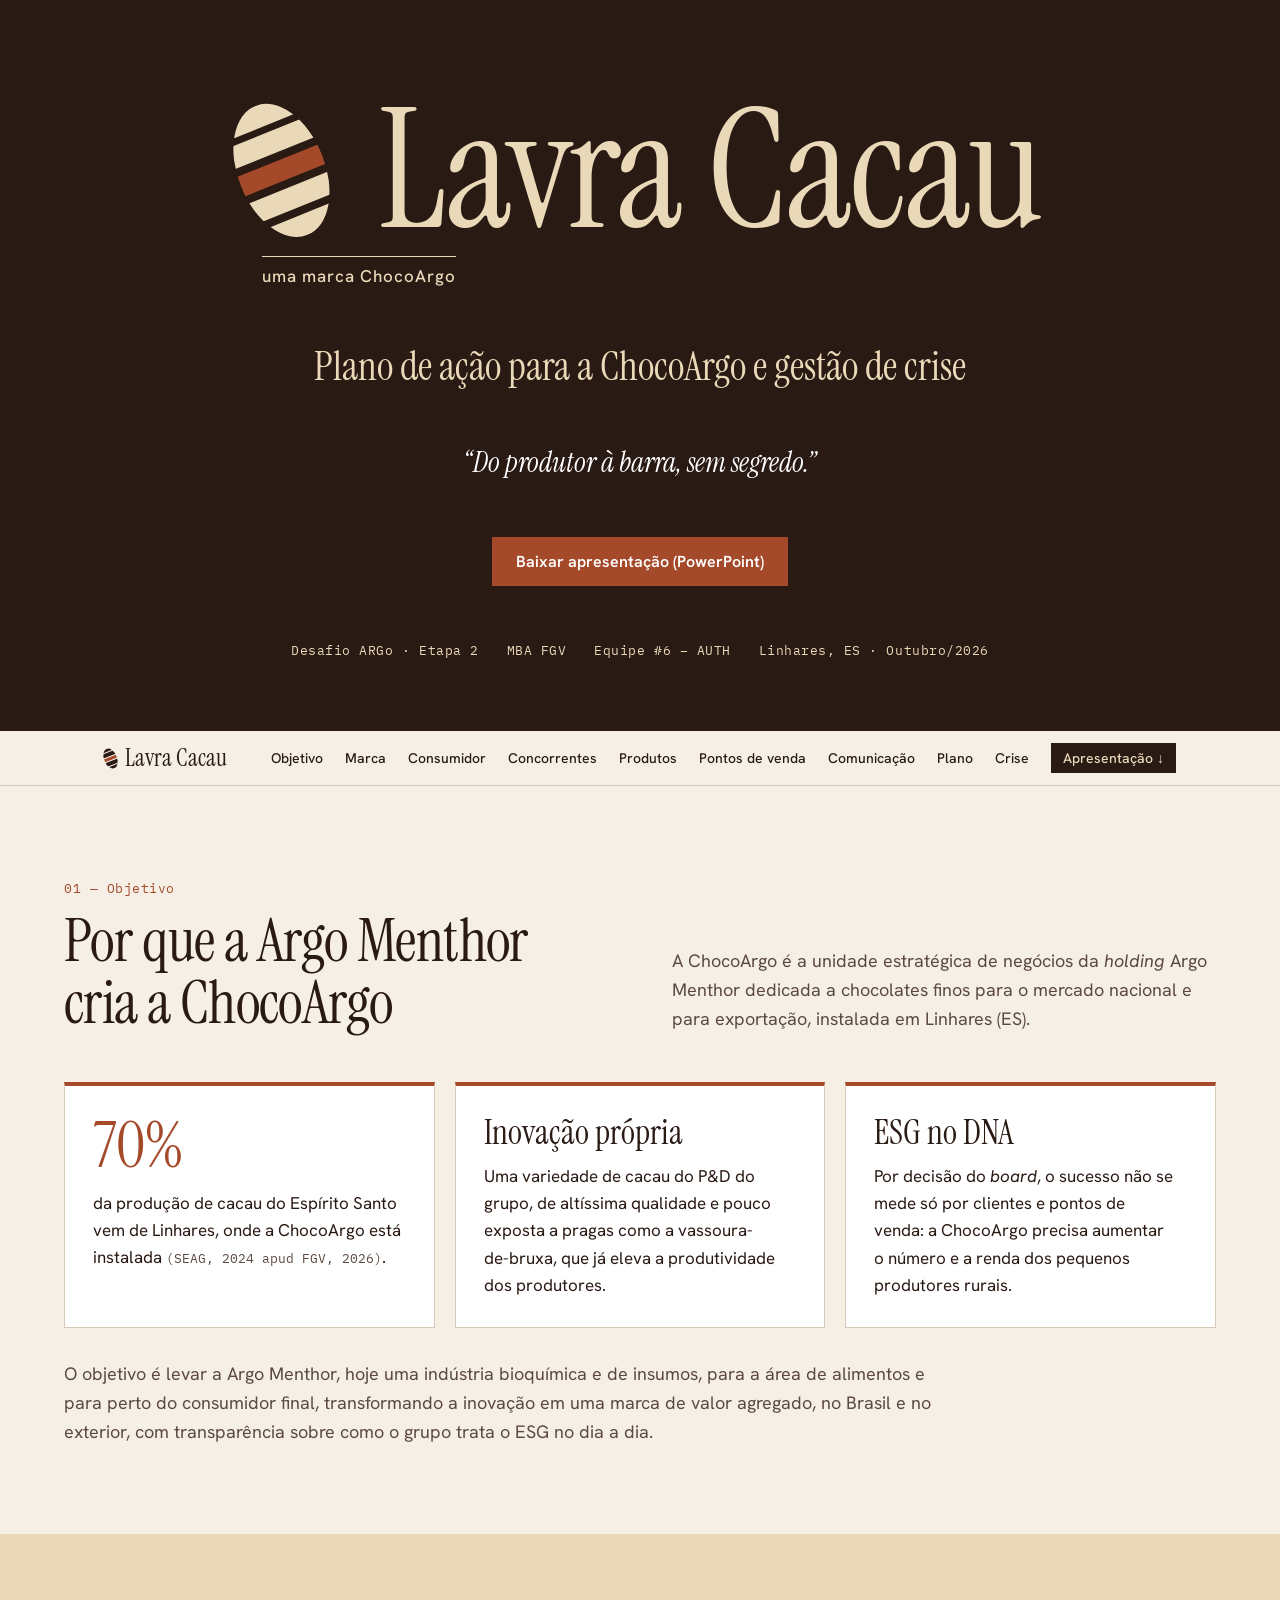
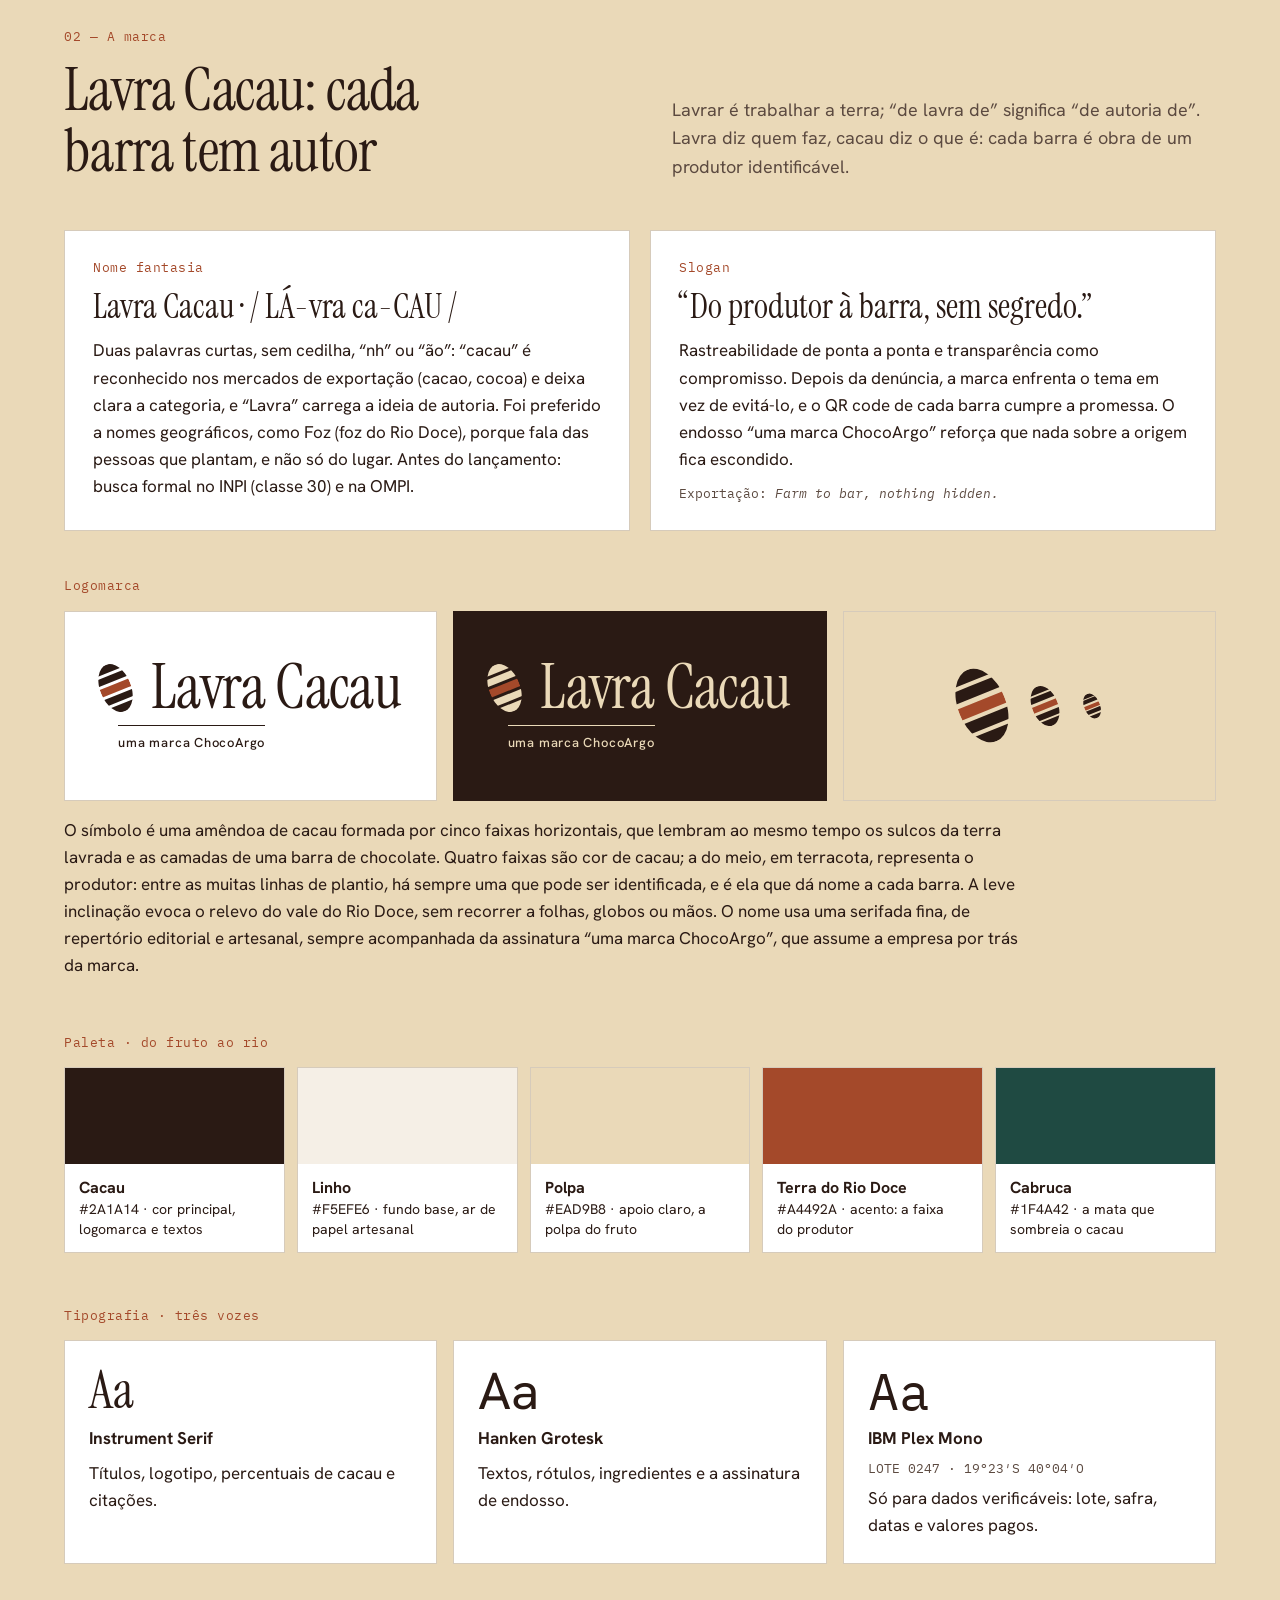
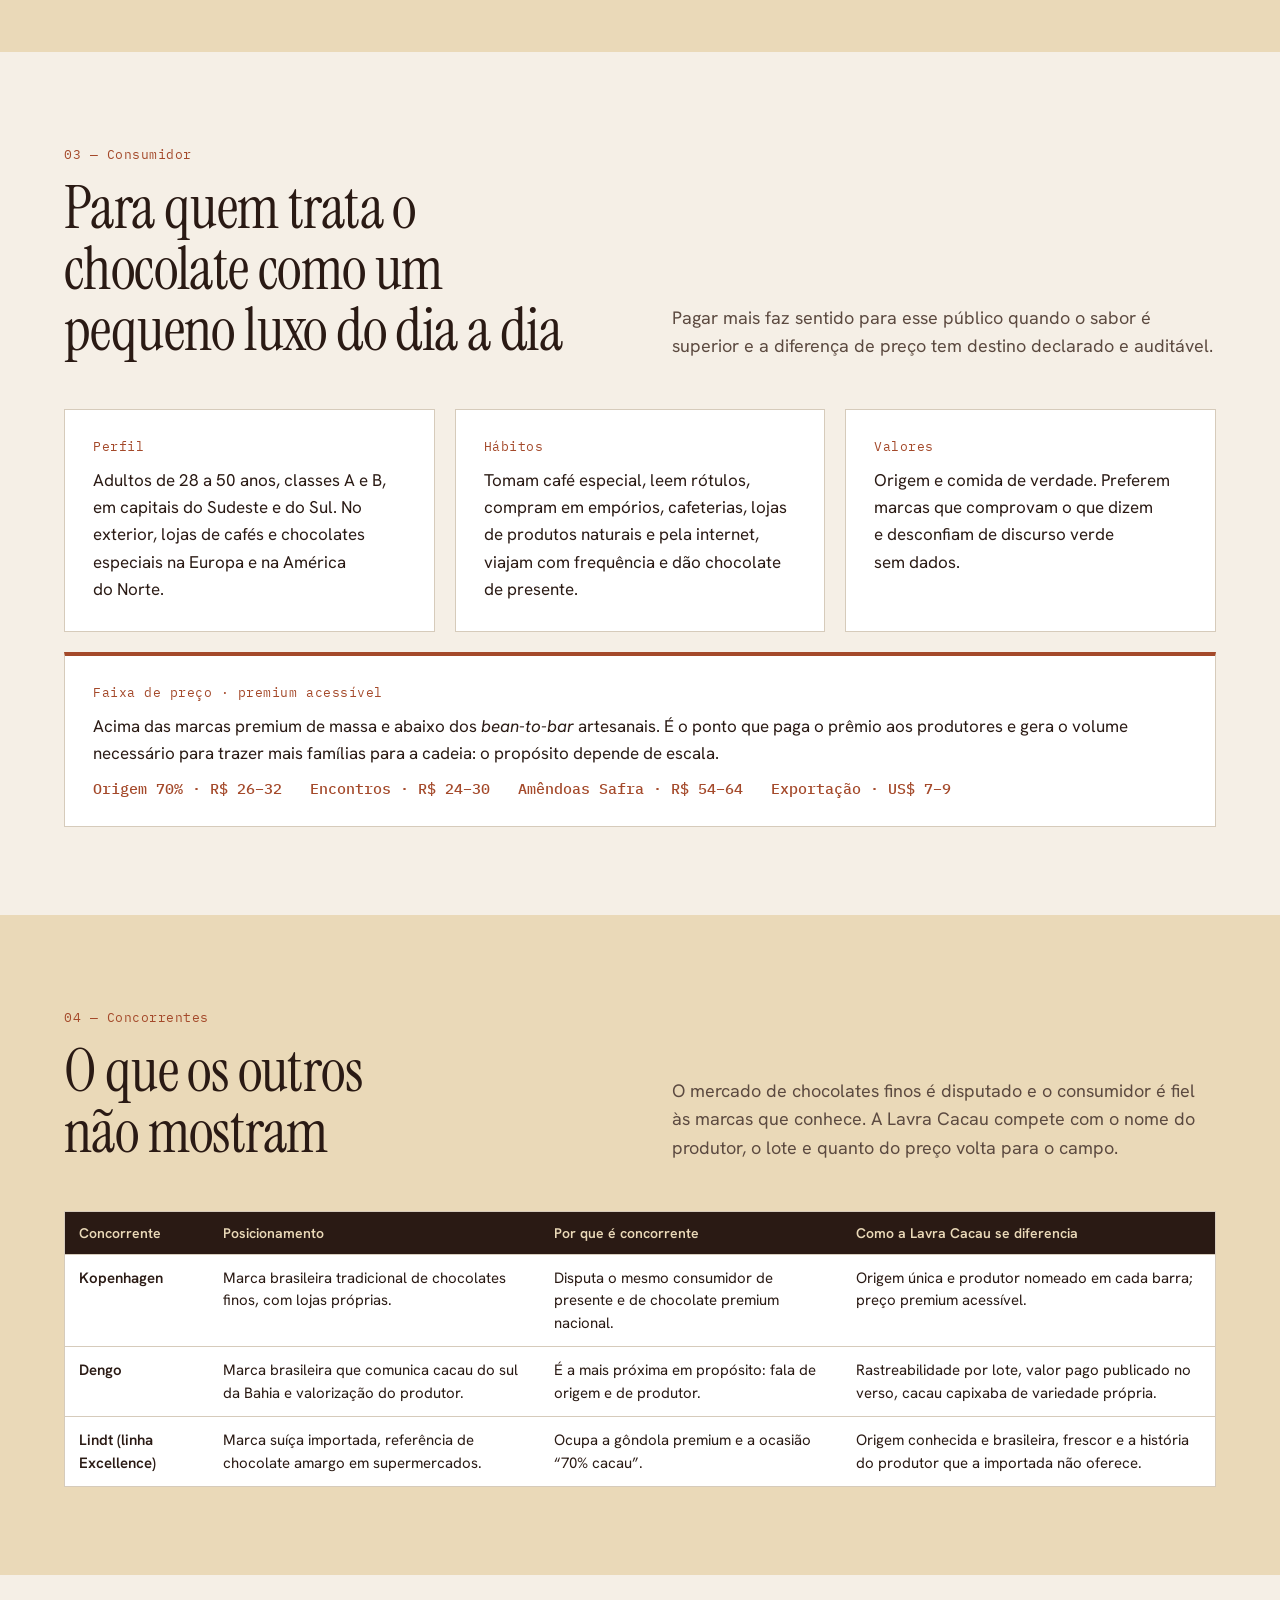
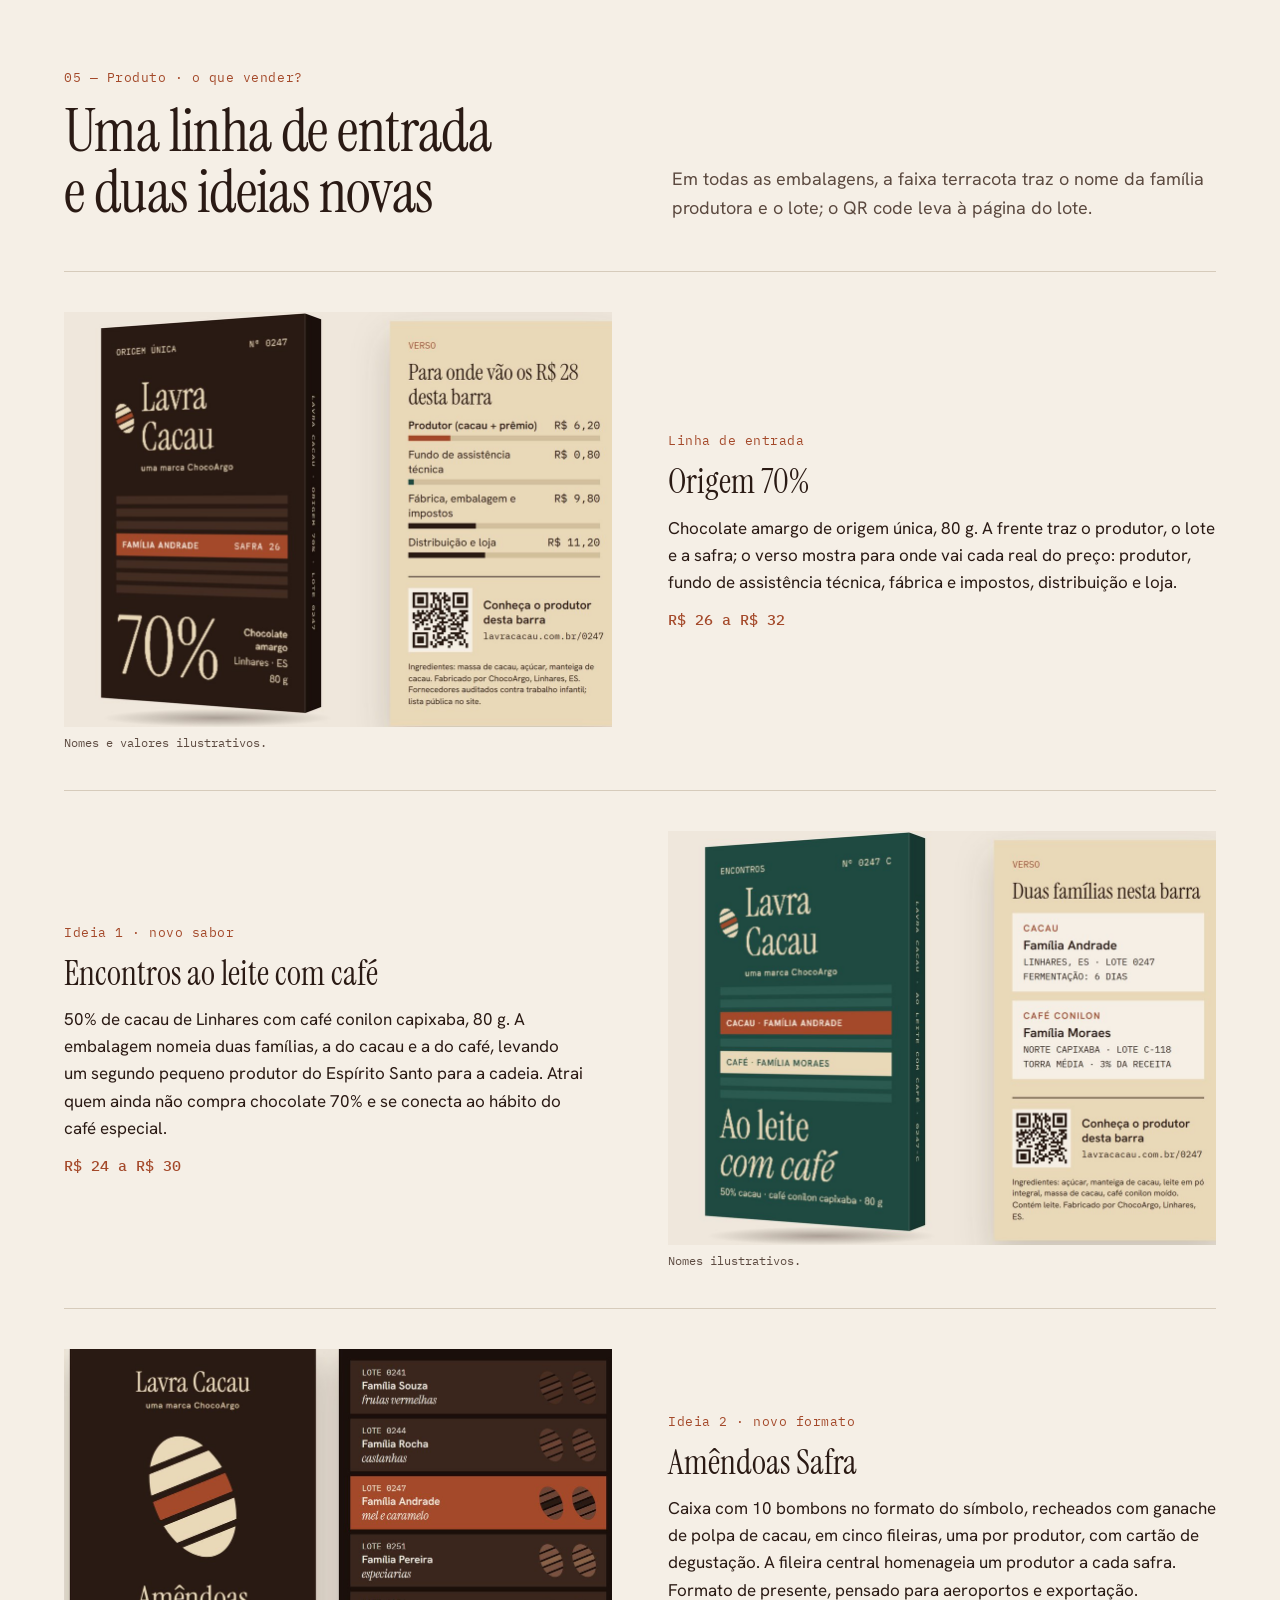
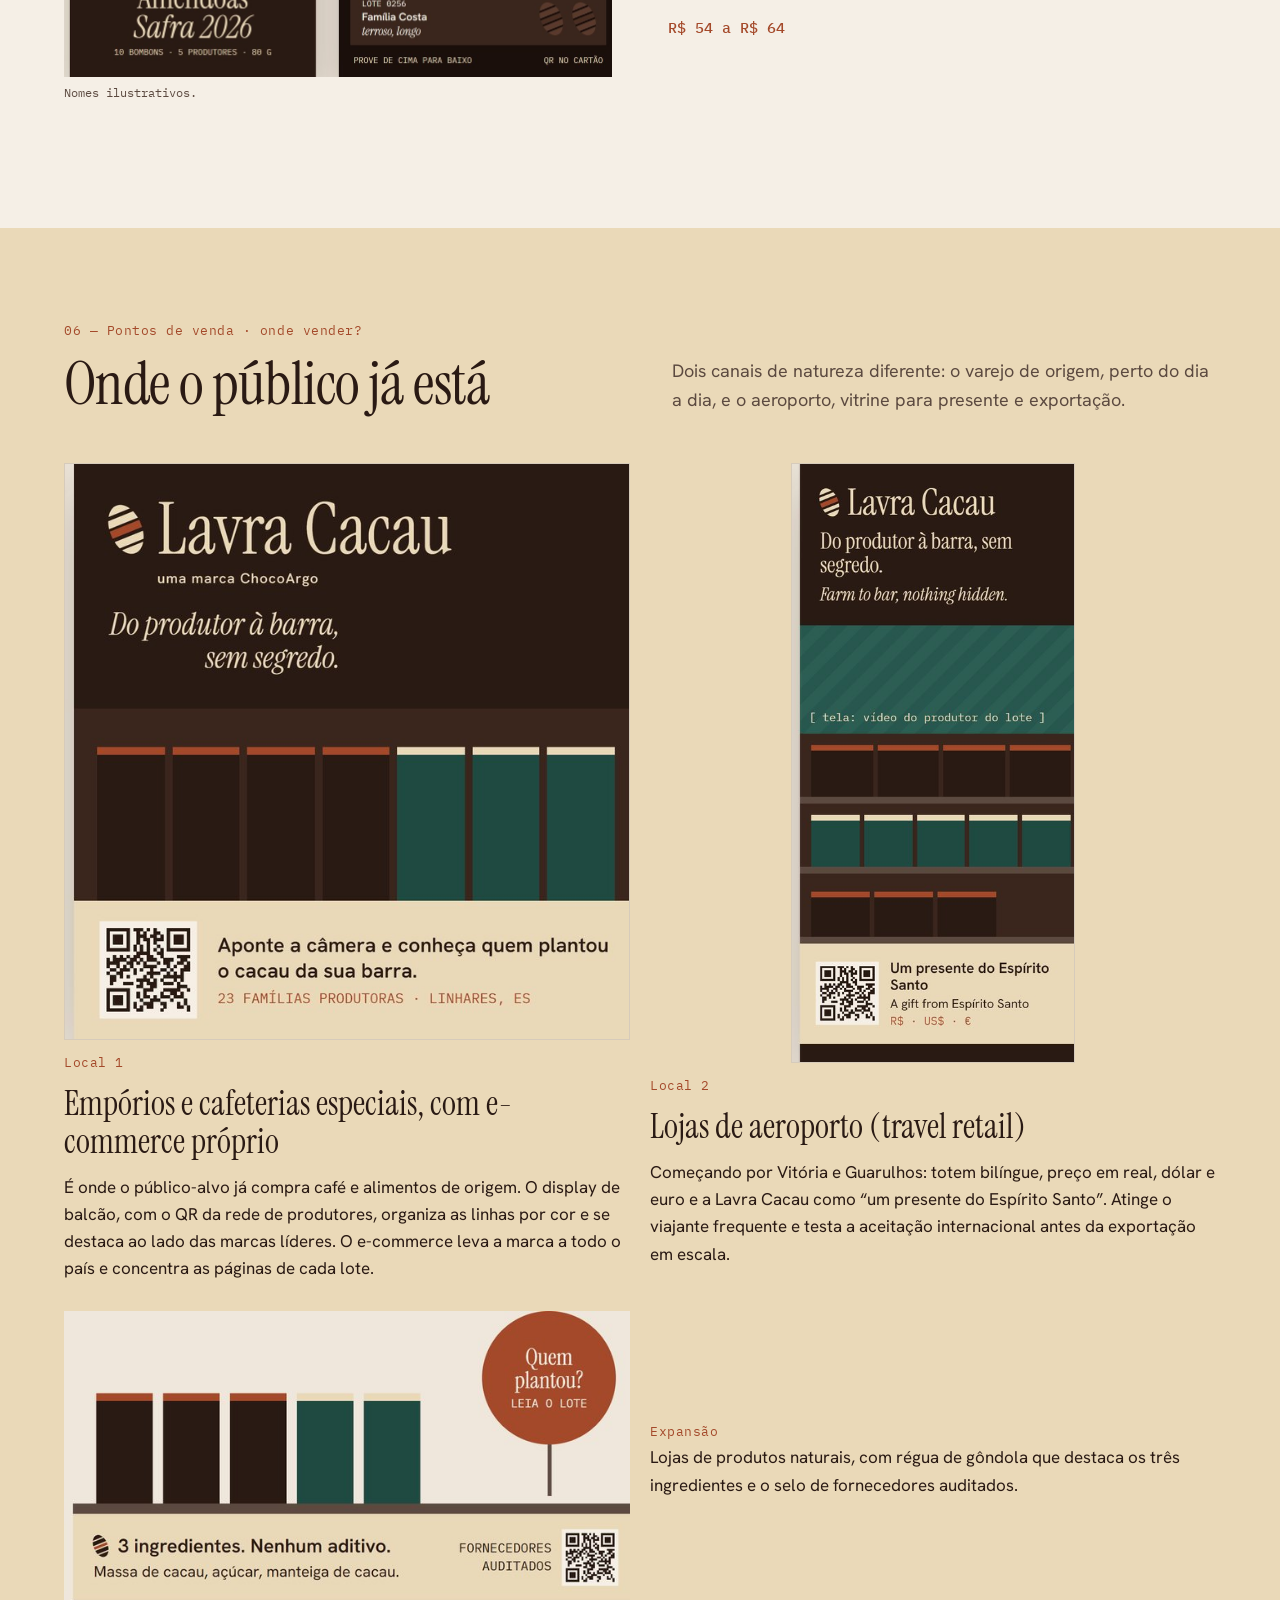
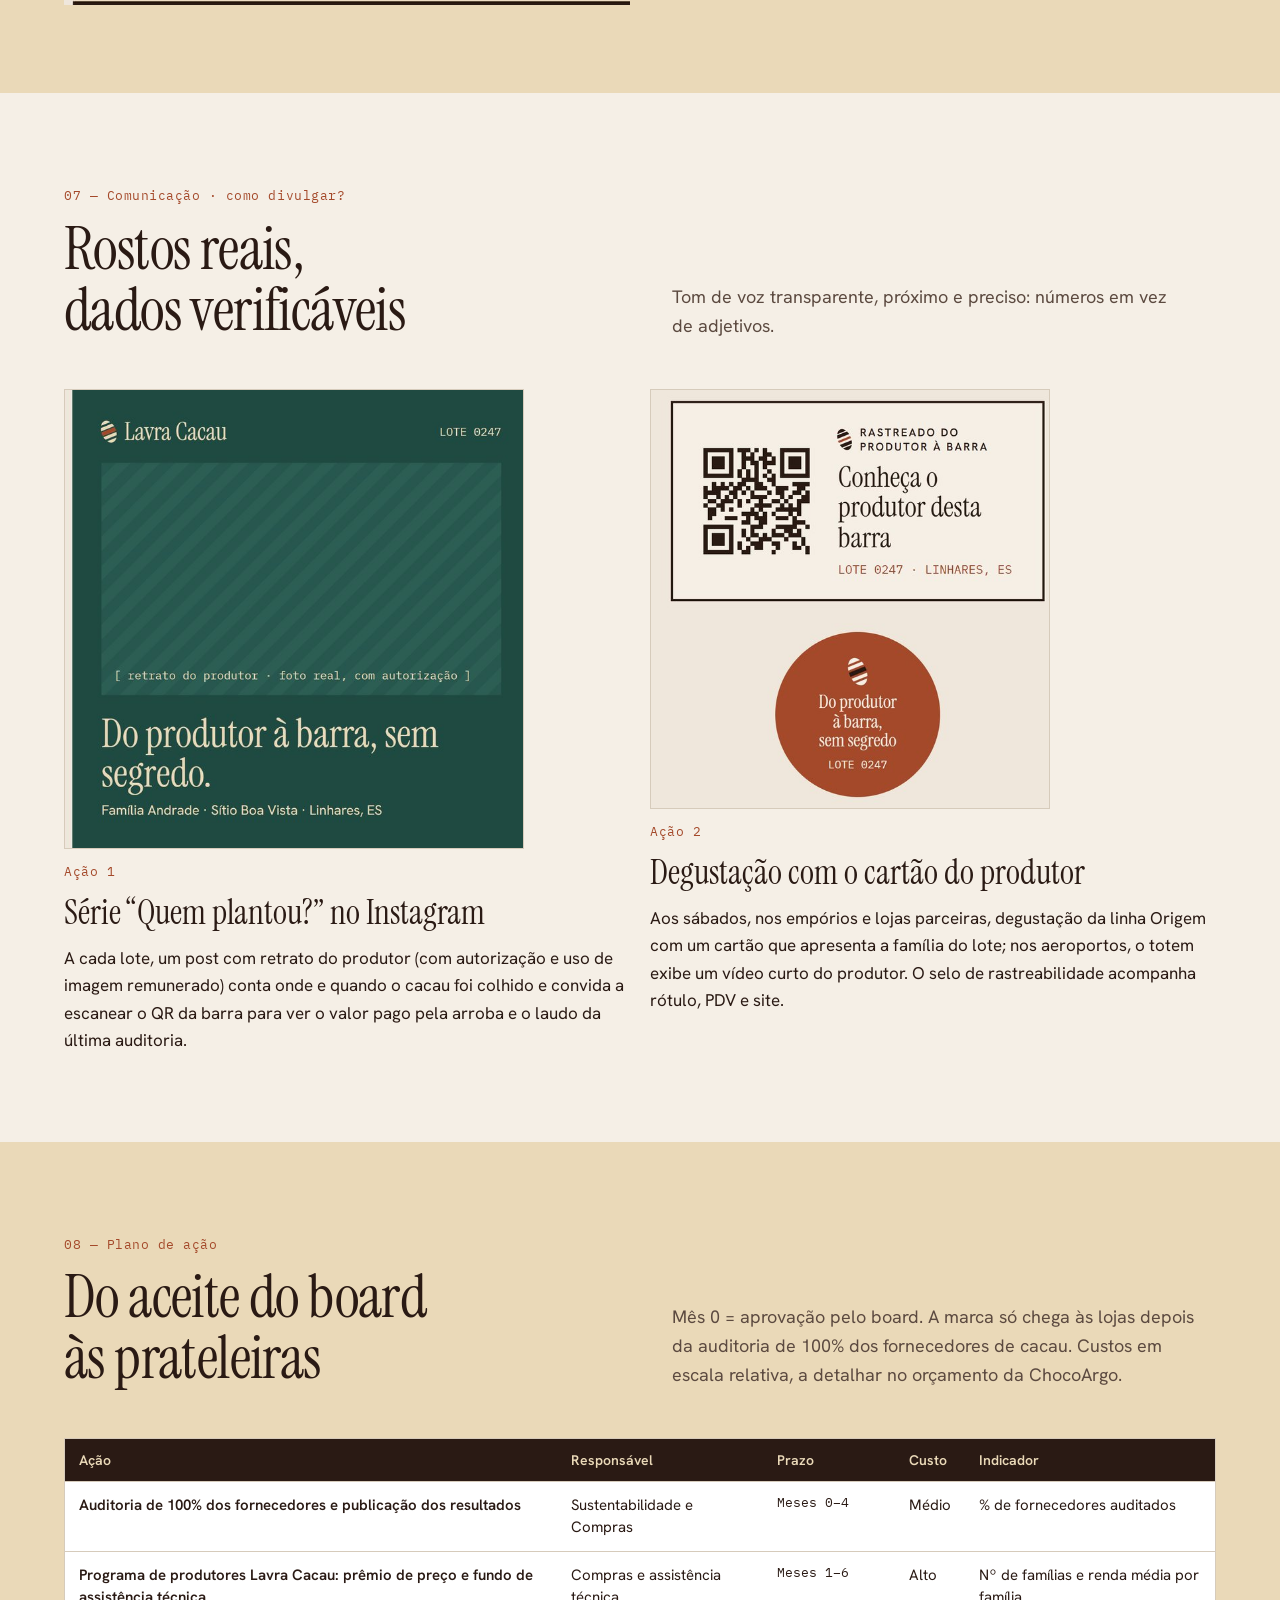
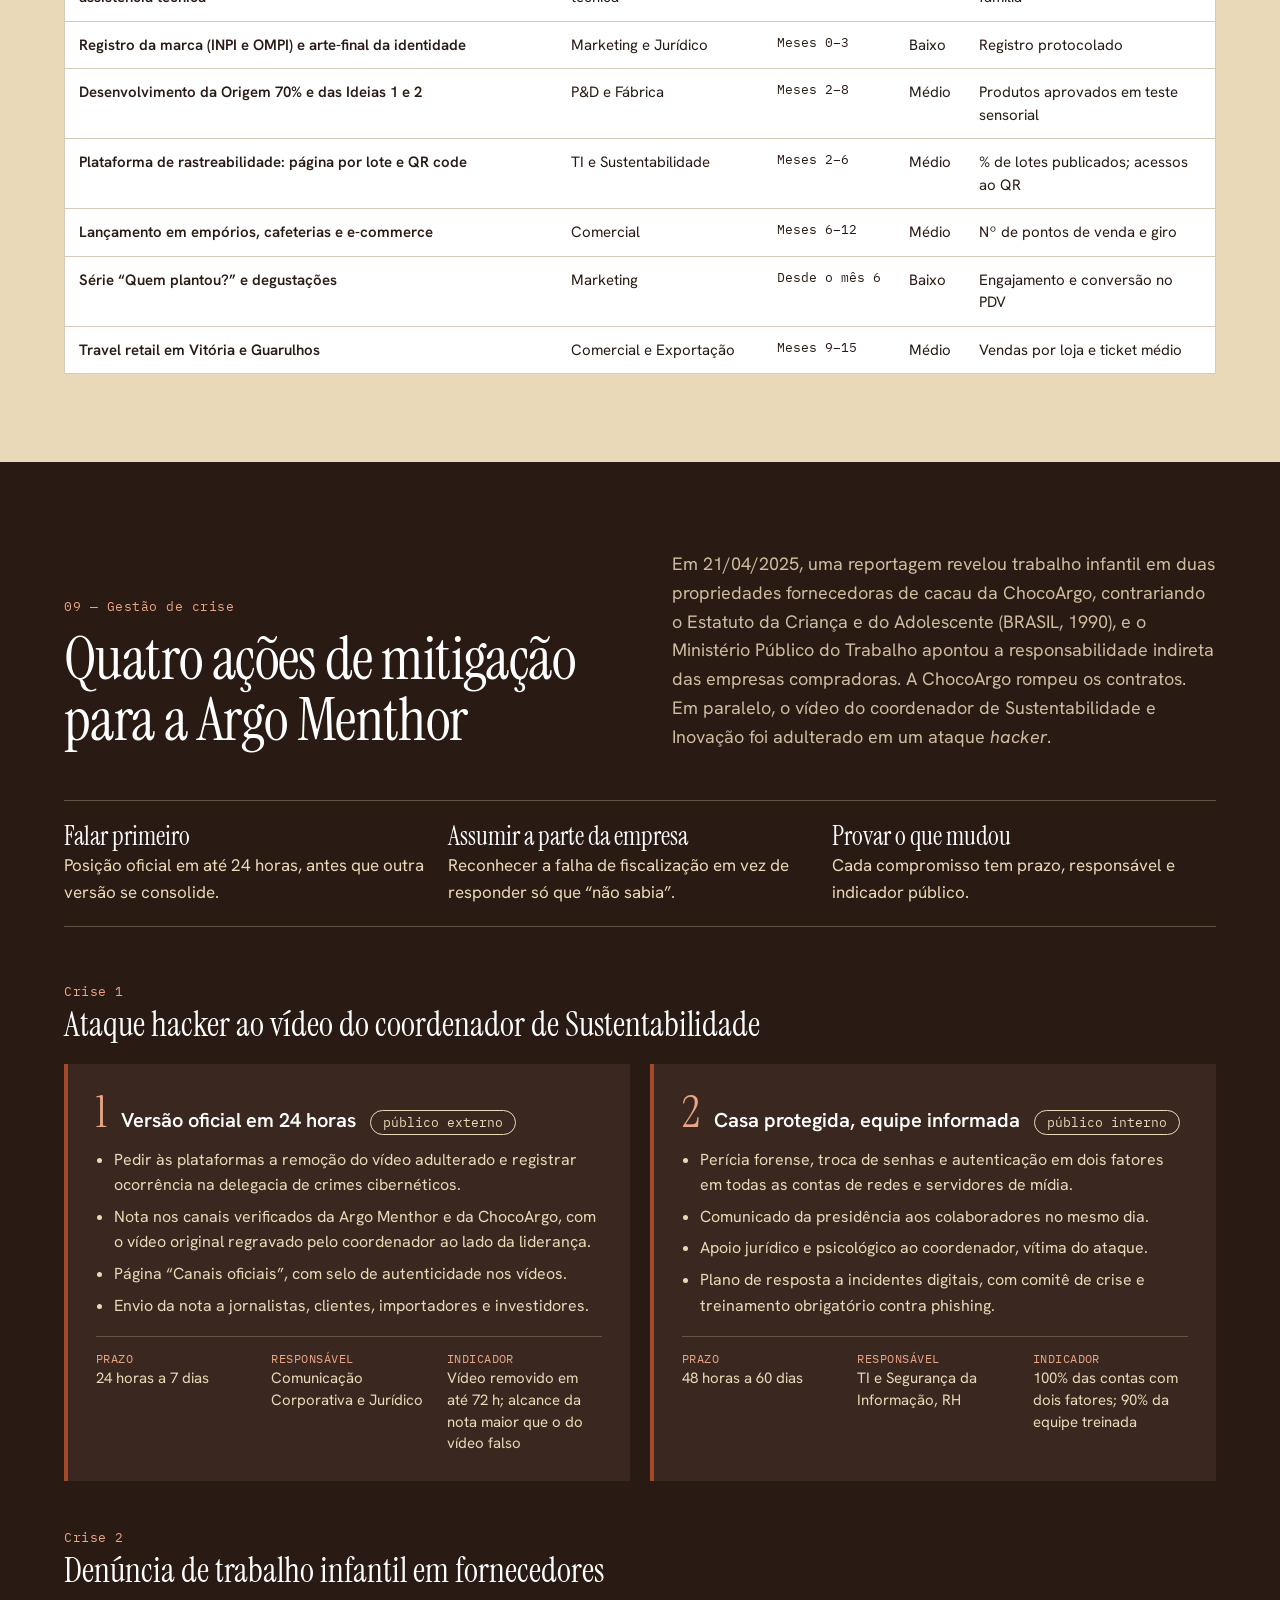
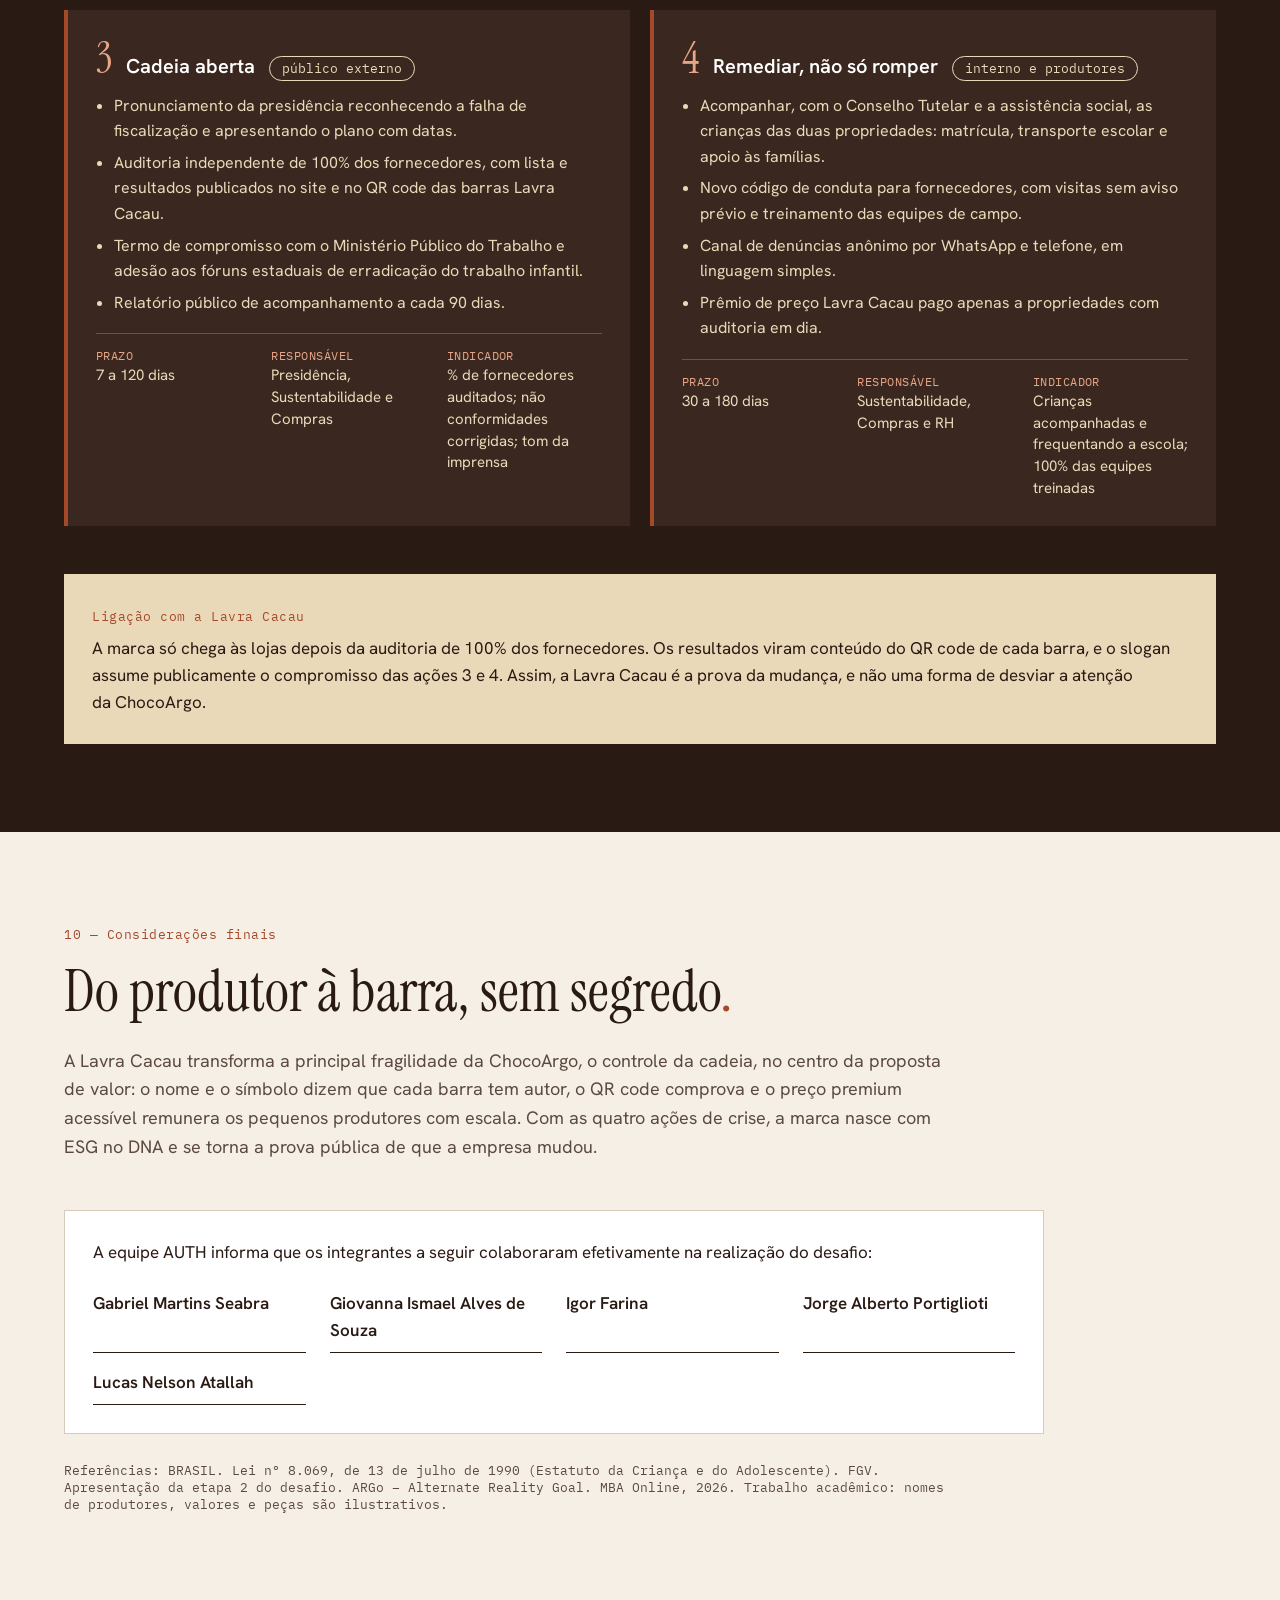
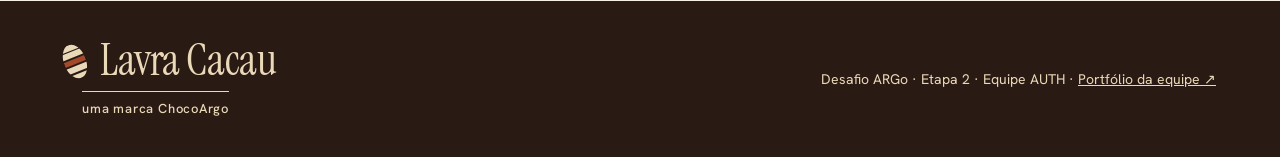
==== commit 2cd3486c: "Marca da Etapa 2: Lavra -> Lavra Cacau Co-Authored-By: Claude Opus 5.5 <noreply@anthropic.com>" ====
--- a/lavra/index.html
+++ b/lavra/index.html
@@ -3,8 +3,8 @@
 <head>
 <meta charset="utf-8">
 <meta name="viewport" content="width=device-width, initial-scale=1">
-<title>Lavra · Plano de ação ChocoArgo</title>
-<meta name="description" content="Desafio ARGo · Etapa 2 · Equipe AUTH: plano de ação para a ChocoArgo com a marca Lavra e quatro ações de gestão de crise.">
+<title>Lavra Cacau · Plano de ação ChocoArgo</title>
+<meta name="description" content="Desafio ARGo · Etapa 2 · Equipe AUTH: plano de ação para a ChocoArgo com a marca Lavra Cacau e quatro ações de gestão de crise.">
 <link rel="icon" href="data:image/svg+xml,%3Csvg xmlns='http://www.w3.org/2000/svg' viewBox='0 0 32 32'%3E%3Crect width='32' height='32' rx='6' fill='%232A1A14'/%3E%3Cg transform='rotate(-22 16 16)'%3E%3CclipPath id='c'%3E%3Cellipse cx='16' cy='16' rx='7' ry='11'/%3E%3C/clipPath%3E%3Cg clip-path='url(%23c)'%3E%3Crect x='5' y='5' width='22' height='3.4' fill='%23EAD9B8'/%3E%3Crect x='5' y='9.6' width='22' height='3.4' fill='%23EAD9B8'/%3E%3Crect x='5' y='14.2' width='22' height='3.4' fill='%23A4492A'/%3E%3Crect x='5' y='18.8' width='22' height='3.4' fill='%23EAD9B8'/%3E%3Crect x='5' y='23.4' width='22' height='3.6' fill='%23EAD9B8'/%3E%3C/g%3E%3C/g%3E%3C/svg%3E">
 <link rel="preconnect" href="https://fonts.googleapis.com">
 <link rel="preconnect" href="https://fonts.gstatic.com" crossorigin>
@@ -151,21 +151,21 @@
 
 <header class="topo">
   <div class="marca">
-    <div class="marca-linha"><span class="simbolo"><i></i><i></i><i></i><i></i><i></i></span>Lavra</div>
+    <div class="marca-linha"><span class="simbolo"><i></i><i></i><i></i><i></i><i></i></span>Lavra Cacau</div>
     <div class="endosso">uma marca ChocoArgo</div>
   </div>
   <h1>Plano de ação para a ChocoArgo e gestão de crise</h1>
   <p class="slogan">“Do produtor à barra, sem segredo.”</p>
-  <a class="baixar" href="Lavra-Apresentacao-AUTH.pptx" download>Baixar apresentação (PowerPoint)</a>
+  <a class="baixar" href="Lavra-Cacau-Apresentacao-AUTH.pptx" download>Baixar apresentação (PowerPoint)</a>
   <div class="meta"><span>Desafio ARGo · Etapa 2</span><span>MBA FGV</span><span>Equipe #6 – AUTH</span><span>Linhares, ES · Outubro/2026</span></div>
 </header>
 
 <nav>
   <div>
-    <a class="mini" href="#"><span class="simbolo"><i></i><i></i><i></i><i></i><i></i></span>Lavra</a>
+    <a class="mini" href="#"><span class="simbolo"><i></i><i></i><i></i><i></i><i></i></span>Lavra Cacau</a>
     <a href="#objetivo">Objetivo</a><a href="#marca">Marca</a><a href="#consumidor">Consumidor</a><a href="#concorrentes">Concorrentes</a>
     <a href="#produtos">Produtos</a><a href="#pdv">Pontos de venda</a><a href="#comunicacao">Comunicação</a><a href="#plano">Plano</a><a href="#crise">Crise</a>
-    <a class="nav-baixar" href="Lavra-Apresentacao-AUTH.pptx" download>Apresentação ↓</a>
+    <a class="nav-baixar" href="Lavra-Cacau-Apresentacao-AUTH.pptx" download>Apresentação ↓</a>
   </div>
 </nav>
 
@@ -189,18 +189,18 @@
 <section id="marca" class="polpa">
   <div class="in">
     <div class="cab">
-      <div><span class="rotulo">02 — A marca</span><h2>Lavra: cada barra tem autor</h2></div>
-      <p class="lead">Lavrar é trabalhar a terra; “de lavra de” significa “de autoria de”. O nome afirma que cada barra é obra de um produtor identificável.</p>
+      <div><span class="rotulo">02 — A marca</span><h2>Lavra Cacau: cada barra tem autor</h2></div>
+      <p class="lead">Lavrar é trabalhar a terra; “de lavra de” significa “de autoria de”. Lavra diz quem faz, cacau diz o que é: cada barra é obra de um produtor identificável.</p>
     </div>
     <div class="grid g2" style="margin-bottom:40px">
-      <div class="cartao"><span class="rotulo">Nome fantasia</span><h3>Lavra · / LÁ-vra /</h3><p>Duas sílabas, sem acentos nem sons exclusivos do português: é pronunciado da mesma forma nos mercados de exportação e não pede tradução. Foi preferido a nomes geográficos, como Foz (foz do Rio Doce), porque fala das pessoas que plantam, e não só do lugar. Antes do lançamento: busca formal no INPI (classe 30) e na OMPI.</p></div>
+      <div class="cartao"><span class="rotulo">Nome fantasia</span><h3>Lavra Cacau · / LÁ-vra ca-CAU /</h3><p>Duas palavras curtas, sem cedilha, “nh” ou “ão”: “cacau” é reconhecido nos mercados de exportação (cacao, cocoa) e deixa clara a categoria, e “Lavra” carrega a ideia de autoria. Foi preferido a nomes geográficos, como Foz (foz do Rio Doce), porque fala das pessoas que plantam, e não só do lugar. Antes do lançamento: busca formal no INPI (classe 30) e na OMPI.</p></div>
       <div class="cartao"><span class="rotulo">Slogan</span><h3>“Do produtor à barra, sem segredo.”</h3><p>Rastreabilidade de ponta a ponta e transparência como compromisso. Depois da denúncia, a marca enfrenta o tema em vez de evitá-lo, e o QR code de cada barra cumpre a promessa. O endosso “uma marca ChocoArgo” reforça que nada sobre a origem fica escondido.</p><span class="dado">Exportação: <em>Farm to bar, nothing hidden.</em></span></div>
     </div>
 
     <span class="rotulo">Logomarca</span>
     <div class="versoes" style="margin:12px 0 16px">
-      <div class="versao"><div class="marca"><div class="marca-linha"><span class="simbolo escuro"><i></i><i></i><i></i><i></i><i></i></span>Lavra</div><div class="endosso">uma marca ChocoArgo</div></div></div>
-      <div class="versao neg"><div class="marca"><div class="marca-linha"><span class="simbolo"><i></i><i></i><i></i><i></i><i></i></span>Lavra</div><div class="endosso">uma marca ChocoArgo</div></div></div>
+      <div class="versao"><div class="marca"><div class="marca-linha"><span class="simbolo escuro"><i></i><i></i><i></i><i></i><i></i></span>Lavra Cacau</div><div class="endosso">uma marca ChocoArgo</div></div></div>
+      <div class="versao neg"><div class="marca"><div class="marca-linha"><span class="simbolo"><i></i><i></i><i></i><i></i><i></i></span>Lavra Cacau</div><div class="endosso">uma marca ChocoArgo</div></div></div>
       <div class="versao so"><span class="simbolo escuro" style="--w:48px"><i></i><i></i><i></i><i></i><i></i></span><span class="simbolo escuro"><i></i><i></i><i></i><i></i><i></i></span><span class="simbolo escuro"><i></i><i></i><i></i><i></i><i></i></span></div>
     </div>
     <p style="max-width:960px;margin-bottom:48px">O símbolo é uma amêndoa de cacau formada por cinco faixas horizontais, que lembram ao mesmo tempo os sulcos da terra lavrada e as camadas de uma barra de chocolate. Quatro faixas são cor de cacau; a do meio, em terracota, representa o produtor: entre as muitas linhas de plantio, há sempre uma que pode ser identificada, e é ela que dá nome a cada barra. A leve inclinação evoca o relevo do vale do Rio Doce, sem recorrer a folhas, globos ou mãos. O nome usa uma serifada fina, de repertório editorial e artesanal, sempre acompanhada da assinatura “uma marca ChocoArgo”, que assume a empresa por trás da marca.</p>
@@ -246,11 +246,11 @@
   <div class="in">
     <div class="cab">
       <div><span class="rotulo">04 — Concorrentes</span><h2>O que os outros não mostram</h2></div>
-      <p class="lead">O mercado de chocolates finos é disputado e o consumidor é fiel às marcas que conhece. A Lavra compete com o nome do produtor, o lote e quanto do preço volta para o campo.</p>
+      <p class="lead">O mercado de chocolates finos é disputado e o consumidor é fiel às marcas que conhece. A Lavra Cacau compete com o nome do produtor, o lote e quanto do preço volta para o campo.</p>
     </div>
     <div class="tabela">
       <table>
-        <thead><tr><th>Concorrente</th><th>Posicionamento</th><th>Por que é concorrente</th><th>Como a Lavra se diferencia</th></tr></thead>
+        <thead><tr><th>Concorrente</th><th>Posicionamento</th><th>Por que é concorrente</th><th>Como a Lavra Cacau se diferencia</th></tr></thead>
         <tbody>
           <tr><td>Kopenhagen</td><td>Marca brasileira tradicional de chocolates finos, com lojas próprias.</td><td>Disputa o mesmo consumidor de presente e de chocolate premium nacional.</td><td>Origem única e produtor nomeado em cada barra; preço premium acessível.</td></tr>
           <tr><td>Dengo</td><td>Marca brasileira que comunica cacau do sul da Bahia e valorização do produtor.</td><td>É a mais próxima em propósito: fala de origem e de produtor.</td><td>Rastreabilidade por lote, valor pago publicado no verso, cacau capixaba de variedade própria.</td></tr>
@@ -268,15 +268,15 @@
       <p class="lead">Em todas as embalagens, a faixa terracota traz o nome da família produtora e o lote; o QR code leva à página do lote.</p>
     </div>
     <div class="produto">
-      <figure><img src="img/origem.jpg" alt="Embalagem Lavra Origem 70%, frente e verso" width="1100" height="886" loading="lazy"><figcaption>Nomes e valores ilustrativos.</figcaption></figure>
+      <figure><img src="img/origem.jpg" alt="Embalagem Lavra Cacau Origem 70%, frente e verso" width="1100" height="832" loading="lazy"><figcaption>Nomes e valores ilustrativos.</figcaption></figure>
       <div class="peca"><span class="rotulo">Linha de entrada</span><h3>Origem 70%</h3><p>Chocolate amargo de origem única, 80 g. A frente traz o produtor, o lote e a safra; o verso mostra para onde vai cada real do preço: produtor, fundo de assistência técnica, fábrica e impostos, distribuição e loja.</p><span class="preco">R$ 26 a R$ 32</span></div>
     </div>
     <div class="produto">
       <div class="peca"><span class="rotulo">Ideia 1 · novo sabor</span><h3>Encontros ao leite com café</h3><p>50% de cacau de Linhares com café conilon capixaba, 80 g. A embalagem nomeia duas famílias, a do cacau e a do café, levando um segundo pequeno produtor do Espírito Santo para a cadeia. Atrai quem ainda não compra chocolate 70% e se conecta ao hábito do café especial.</p><span class="preco">R$ 24 a R$ 30</span></div>
-      <figure><img src="img/encontros.jpg" alt="Embalagem Lavra Encontros ao leite com café, frente e verso" width="1100" height="871" loading="lazy"><figcaption>Nomes ilustrativos.</figcaption></figure>
+      <figure><img src="img/encontros.jpg" alt="Embalagem Lavra Cacau Encontros ao leite com café, frente e verso" width="1100" height="832" loading="lazy"><figcaption>Nomes ilustrativos.</figcaption></figure>
     </div>
     <div class="produto">
-      <figure><img src="img/amendoas.jpg" alt="Caixa Lavra Amêndoas Safra e interior com cinco fileiras de bombons" width="1100" height="652" loading="lazy"><figcaption>Nomes ilustrativos.</figcaption></figure>
+      <figure><img src="img/amendoas.jpg" alt="Caixa Lavra Cacau Amêndoas Safra e interior com cinco fileiras de bombons" width="1100" height="659" loading="lazy"><figcaption>Nomes ilustrativos.</figcaption></figure>
       <div class="peca"><span class="rotulo">Ideia 2 · novo formato</span><h3>Amêndoas Safra</h3><p>Caixa com 10 bombons no formato do símbolo, recheados com ganache de polpa de cacau, em cinco fileiras, uma por produtor, com cartão de degustação. A fileira central homenageia um produtor a cada safra. Formato de presente, pensado para aeroportos e exportação.</p><span class="preco">R$ 54 a R$ 64</span></div>
     </div>
   </div>
@@ -289,11 +289,11 @@
       <p class="lead">Dois canais de natureza diferente: o varejo de origem, perto do dia a dia, e o aeroporto, vitrine para presente e exportação.</p>
     </div>
     <div class="grid g2">
-      <div class="peca"><img src="img/pdv-display.jpg" alt="Display de balcão Lavra" width="690" height="600" loading="lazy"><span class="rotulo">Local 1</span><h3>Empórios e cafeterias especiais, com e-commerce próprio</h3><p>É onde o público-alvo já compra café e alimentos de origem. O display de balcão, com o QR da rede de produtores, organiza as linhas por cor e se destaca ao lado das marcas líderes. O e-commerce leva a marca a todo o país e concentra as páginas de cada lote.</p></div>
-      <div class="peca"><img src="img/pdv-aeroporto.jpg" alt="Totem Lavra para lojas de aeroporto" width="408" height="825" loading="lazy" style="max-height:600px;width:auto;margin:0 auto"><span class="rotulo">Local 2</span><h3>Lojas de aeroporto (travel retail)</h3><p>Começando por Vitória e Guarulhos: totem bilíngue, preço em real, dólar e euro e a Lavra como “um presente do Espírito Santo”. Atinge o viajante frequente e testa a aceitação internacional antes da exportação em escala.</p></div>
+      <div class="peca"><img src="img/pdv-display.jpg" alt="Display de balcão Lavra Cacau" width="690" height="704" loading="lazy"><span class="rotulo">Local 1</span><h3>Empórios e cafeterias especiais, com e-commerce próprio</h3><p>É onde o público-alvo já compra café e alimentos de origem. O display de balcão, com o QR da rede de produtores, organiza as linhas por cor e se destaca ao lado das marcas líderes. O e-commerce leva a marca a todo o país e concentra as páginas de cada lote.</p></div>
+      <div class="peca"><img src="img/pdv-aeroporto.jpg" alt="Totem Lavra Cacau para lojas de aeroporto" width="408" height="865" loading="lazy" style="max-height:600px;width:auto;margin:0 auto"><span class="rotulo">Local 2</span><h3>Lojas de aeroporto (travel retail)</h3><p>Começando por Vitória e Guarulhos: totem bilíngue, preço em real, dólar e euro e a Lavra Cacau como “um presente do Espírito Santo”. Atinge o viajante frequente e testa a aceitação internacional antes da exportação em escala.</p></div>
     </div>
     <div class="grid g2" style="margin-top:28px;align-items:center">
-      <img src="img/pdv-naturais.jpg" alt="Régua de gôndola Lavra para lojas de produtos naturais" width="678" height="375" loading="lazy">
+      <img src="img/pdv-naturais.jpg" alt="Régua de gôndola Lavra Cacau para lojas de produtos naturais" width="678" height="353" loading="lazy">
       <p><span class="rotulo">Expansão</span><br>Lojas de produtos naturais, com régua de gôndola que destaca os três ingredientes e o selo de fornecedores auditados.</p>
     </div>
   </div>
@@ -307,7 +307,7 @@
     </div>
     <div class="grid g2">
       <div class="peca"><img src="img/post.jpg" alt="Post de Instagram da série Quem plantou?" width="678" height="678" loading="lazy" style="width:min(100%,460px)"><span class="rotulo">Ação 1</span><h3>Série “Quem plantou?” no Instagram</h3><p>A cada lote, um post com retrato do produtor (com autorização e uso de imagem remunerado) conta onde e quando o cacau foi colhido e convida a escanear o QR da barra para ver o valor pago pela arroba e o laudo da última auditoria.</p></div>
-      <div class="peca"><img src="img/selo.jpg" alt="Selo de rastreabilidade com QR code" width="600" height="588" loading="lazy" style="width:min(100%,400px)"><span class="rotulo">Ação 2</span><h3>Degustação com o cartão do produtor</h3><p>Aos sábados, nos empórios e lojas parceiras, degustação da linha Origem com um cartão que apresenta a família do lote; nos aeroportos, o totem exibe um vídeo curto do produtor. O selo de rastreabilidade acompanha rótulo, PDV e site.</p></div>
+      <div class="peca"><img src="img/selo.jpg" alt="Selo de rastreabilidade com QR code" width="600" height="630" loading="lazy" style="width:min(100%,400px)"><span class="rotulo">Ação 2</span><h3>Degustação com o cartão do produtor</h3><p>Aos sábados, nos empórios e lojas parceiras, degustação da linha Origem com um cartão que apresenta a família do lote; nos aeroportos, o totem exibe um vídeo curto do produtor. O selo de rastreabilidade acompanha rótulo, PDV e site.</p></div>
     </div>
   </div>
 </section>
@@ -323,7 +323,7 @@
         <thead><tr><th>Ação</th><th>Responsável</th><th>Prazo</th><th>Custo</th><th>Indicador</th></tr></thead>
         <tbody>
           <tr><td>Auditoria de 100% dos fornecedores e publicação dos resultados</td><td>Sustentabilidade e Compras</td><td class="mono">Meses 0–4</td><td>Médio</td><td>% de fornecedores auditados</td></tr>
-          <tr><td>Programa de produtores Lavra: prêmio de preço e fundo de assistência técnica</td><td>Compras e assistência técnica</td><td class="mono">Meses 1–6</td><td>Alto</td><td>Nº de famílias e renda média por família</td></tr>
+          <tr><td>Programa de produtores Lavra Cacau: prêmio de preço e fundo de assistência técnica</td><td>Compras e assistência técnica</td><td class="mono">Meses 1–6</td><td>Alto</td><td>Nº de famílias e renda média por família</td></tr>
           <tr><td>Registro da marca (INPI e OMPI) e arte-final da identidade</td><td>Marketing e Jurídico</td><td class="mono">Meses 0–3</td><td>Baixo</td><td>Registro protocolado</td></tr>
           <tr><td>Desenvolvimento da Origem 70% e das Ideias 1 e 2</td><td>P&amp;D e Fábrica</td><td class="mono">Meses 2–8</td><td>Médio</td><td>Produtos aprovados em teste sensorial</td></tr>
           <tr><td>Plataforma de rastreabilidade: página por lote e QR code</td><td>TI e Sustentabilidade</td><td class="mono">Meses 2–6</td><td>Médio</td><td>% de lotes publicados; acessos ao QR</td></tr>
@@ -381,7 +381,7 @@
           <div class="topo-acao"><span class="n">3</span><h4>Cadeia aberta</h4><span class="pill">público externo</span></div>
           <ul>
             <li>Pronunciamento da presidência reconhecendo a falha de fiscalização e apresentando o plano com datas.</li>
-            <li>Auditoria independente de 100% dos fornecedores, com lista e resultados publicados no site e no QR code das barras Lavra.</li>
+            <li>Auditoria independente de 100% dos fornecedores, com lista e resultados publicados no site e no QR code das barras Lavra Cacau.</li>
             <li>Termo de compromisso com o Ministério Público do Trabalho e adesão aos fóruns estaduais de erradicação do trabalho infantil.</li>
             <li>Relatório público de acompanhamento a cada 90 dias.</li>
           </ul>
@@ -393,14 +393,14 @@
             <li>Acompanhar, com o Conselho Tutelar e a assistência social, as crianças das duas propriedades: matrícula, transporte escolar e apoio às famílias.</li>
             <li>Novo código de conduta para fornecedores, com visitas sem aviso prévio e treinamento das equipes de campo.</li>
             <li>Canal de denúncias anônimo por WhatsApp e telefone, em linguagem simples.</li>
-            <li>Prêmio de preço Lavra pago apenas a propriedades com auditoria em dia.</li>
+            <li>Prêmio de preço Lavra Cacau pago apenas a propriedades com auditoria em dia.</li>
           </ul>
           <dl><div><dt>PRAZO</dt><dd>30 a 180 dias</dd></div><div><dt>RESPONSÁVEL</dt><dd>Sustentabilidade, Compras e RH</dd></div><div><dt>INDICADOR</dt><dd>Crianças acompanhadas e frequentando a escola; 100% das equipes treinadas</dd></div></dl>
         </article>
       </div>
     </div>
 
-    <div class="ligacao"><span class="rotulo">Ligação com a Lavra</span><p style="margin-top:6px">A marca só chega às lojas depois da auditoria de 100% dos fornecedores. Os resultados viram conteúdo do QR code de cada barra, e o slogan assume publicamente o compromisso das ações 3 e 4. Assim, a Lavra é a prova da mudança, e não uma forma de desviar a atenção da ChocoArgo.</p></div>
+    <div class="ligacao"><span class="rotulo">Ligação com a Lavra Cacau</span><p style="margin-top:6px">A marca só chega às lojas depois da auditoria de 100% dos fornecedores. Os resultados viram conteúdo do QR code de cada barra, e o slogan assume publicamente o compromisso das ações 3 e 4. Assim, a Lavra Cacau é a prova da mudança, e não uma forma de desviar a atenção da ChocoArgo.</p></div>
   </div>
 </section>
 
@@ -408,7 +408,7 @@
   <div class="in">
     <span class="rotulo">10 — Considerações finais</span>
     <p class="frase" style="margin-top:14px">Do produtor à barra, sem segredo<span style="color:var(--terra)">.</span></p>
-    <p class="lead" style="margin-top:24px;max-width:900px">A Lavra transforma a principal fragilidade da ChocoArgo, o controle da cadeia, no centro da proposta de valor: o nome e o símbolo dizem que cada barra tem autor, o QR code comprova e o preço premium acessível remunera os pequenos produtores com escala. Com as quatro ações de crise, a marca nasce com ESG no DNA e se torna a prova pública de que a empresa mudou.</p>
+    <p class="lead" style="margin-top:24px;max-width:900px">A Lavra Cacau transforma a principal fragilidade da ChocoArgo, o controle da cadeia, no centro da proposta de valor: o nome e o símbolo dizem que cada barra tem autor, o QR code comprova e o preço premium acessível remunera os pequenos produtores com escala. Com as quatro ações de crise, a marca nasce com ESG no DNA e se torna a prova pública de que a empresa mudou.</p>
     <div class="decl">
       <p>A equipe AUTH informa que os integrantes a seguir colaboraram efetivamente na realização do desafio:</p>
       <div><span>Gabriel Martins Seabra</span><span>Giovanna Ismael Alves de Souza</span><span>Igor Farina</span><span>Jorge Alberto Portiglioti</span><span>Lucas Nelson Atallah</span></div>
@@ -421,7 +421,7 @@
 
 <footer>
   <div class="in">
-    <div class="marca"><div class="marca-linha"><span class="simbolo"><i></i><i></i><i></i><i></i><i></i></span>Lavra</div><div class="endosso">uma marca ChocoArgo</div></div>
+    <div class="marca"><div class="marca-linha"><span class="simbolo"><i></i><i></i><i></i><i></i><i></i></span>Lavra Cacau</div><div class="endosso">uma marca ChocoArgo</div></div>
     <span>Desafio ARGo · Etapa 2 · Equipe AUTH · <a href="../">Portfólio da equipe ↗</a></span>
   </div>
 </footer>
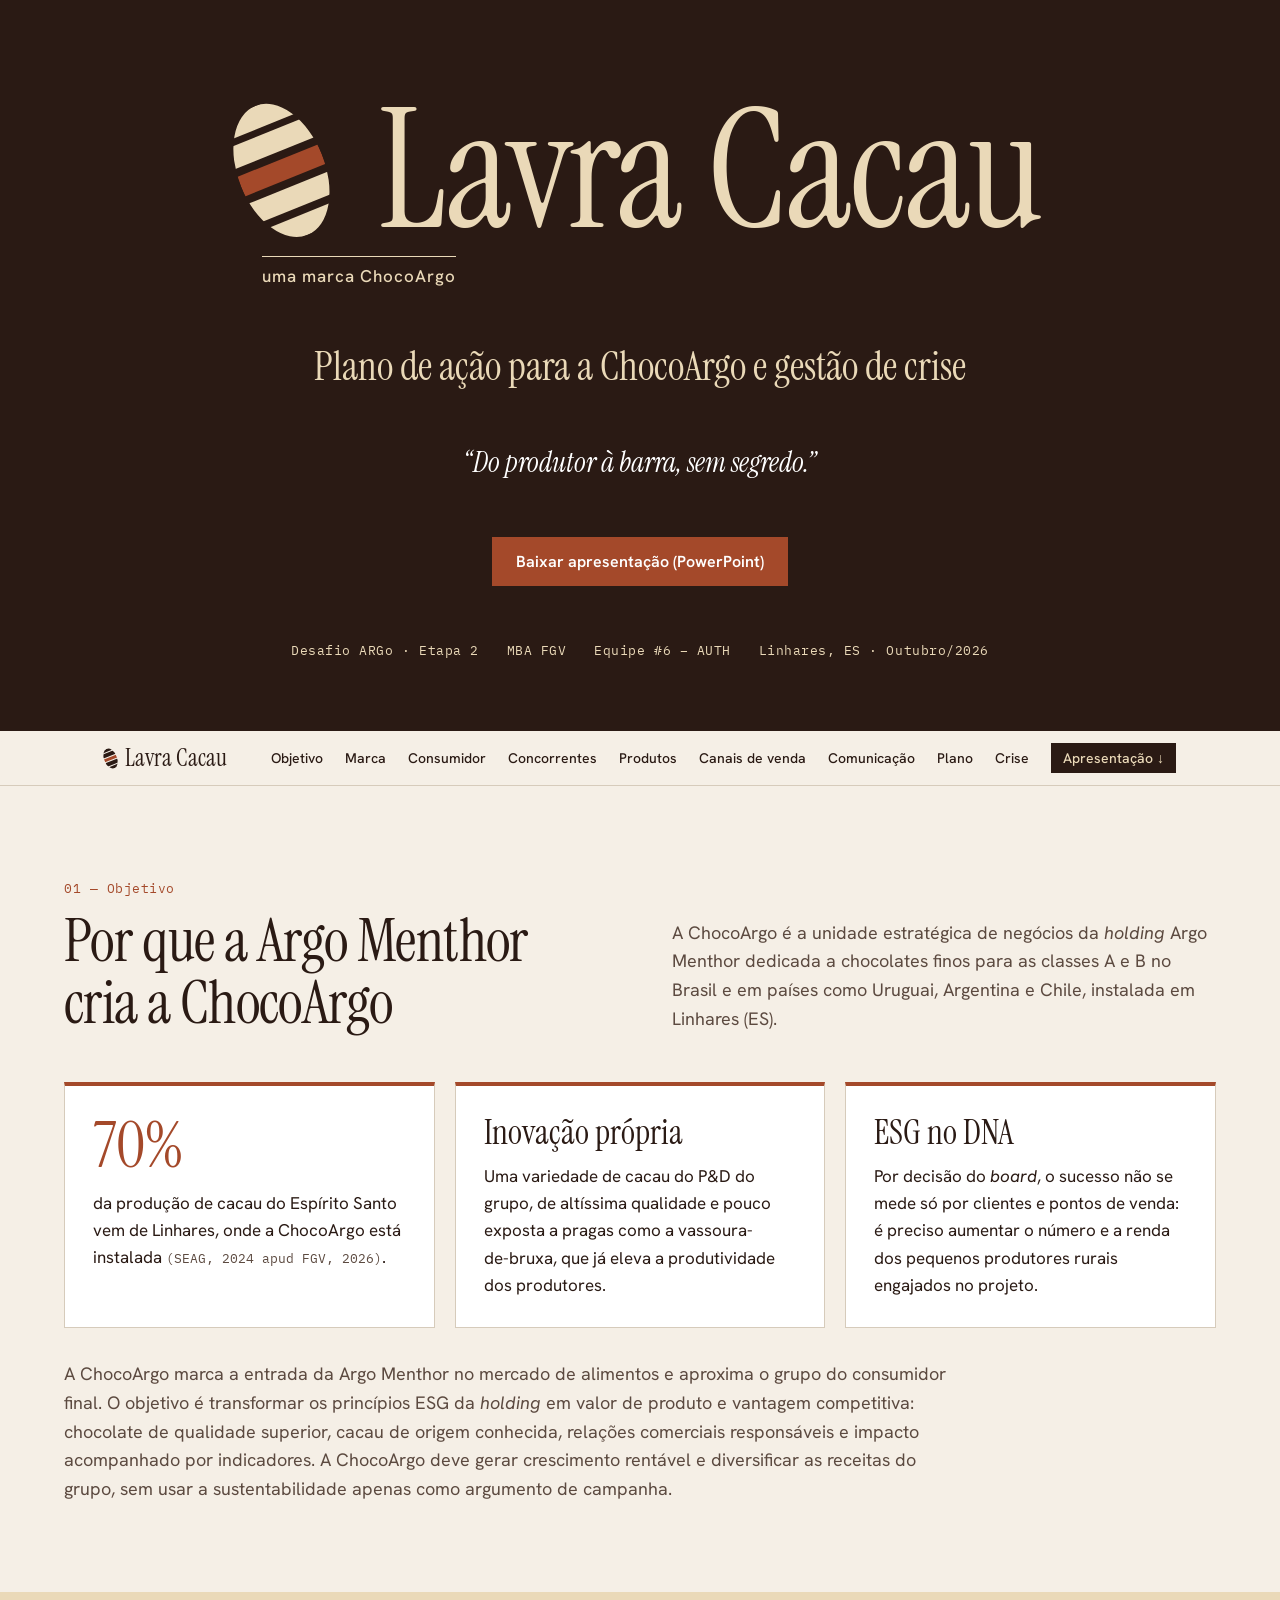
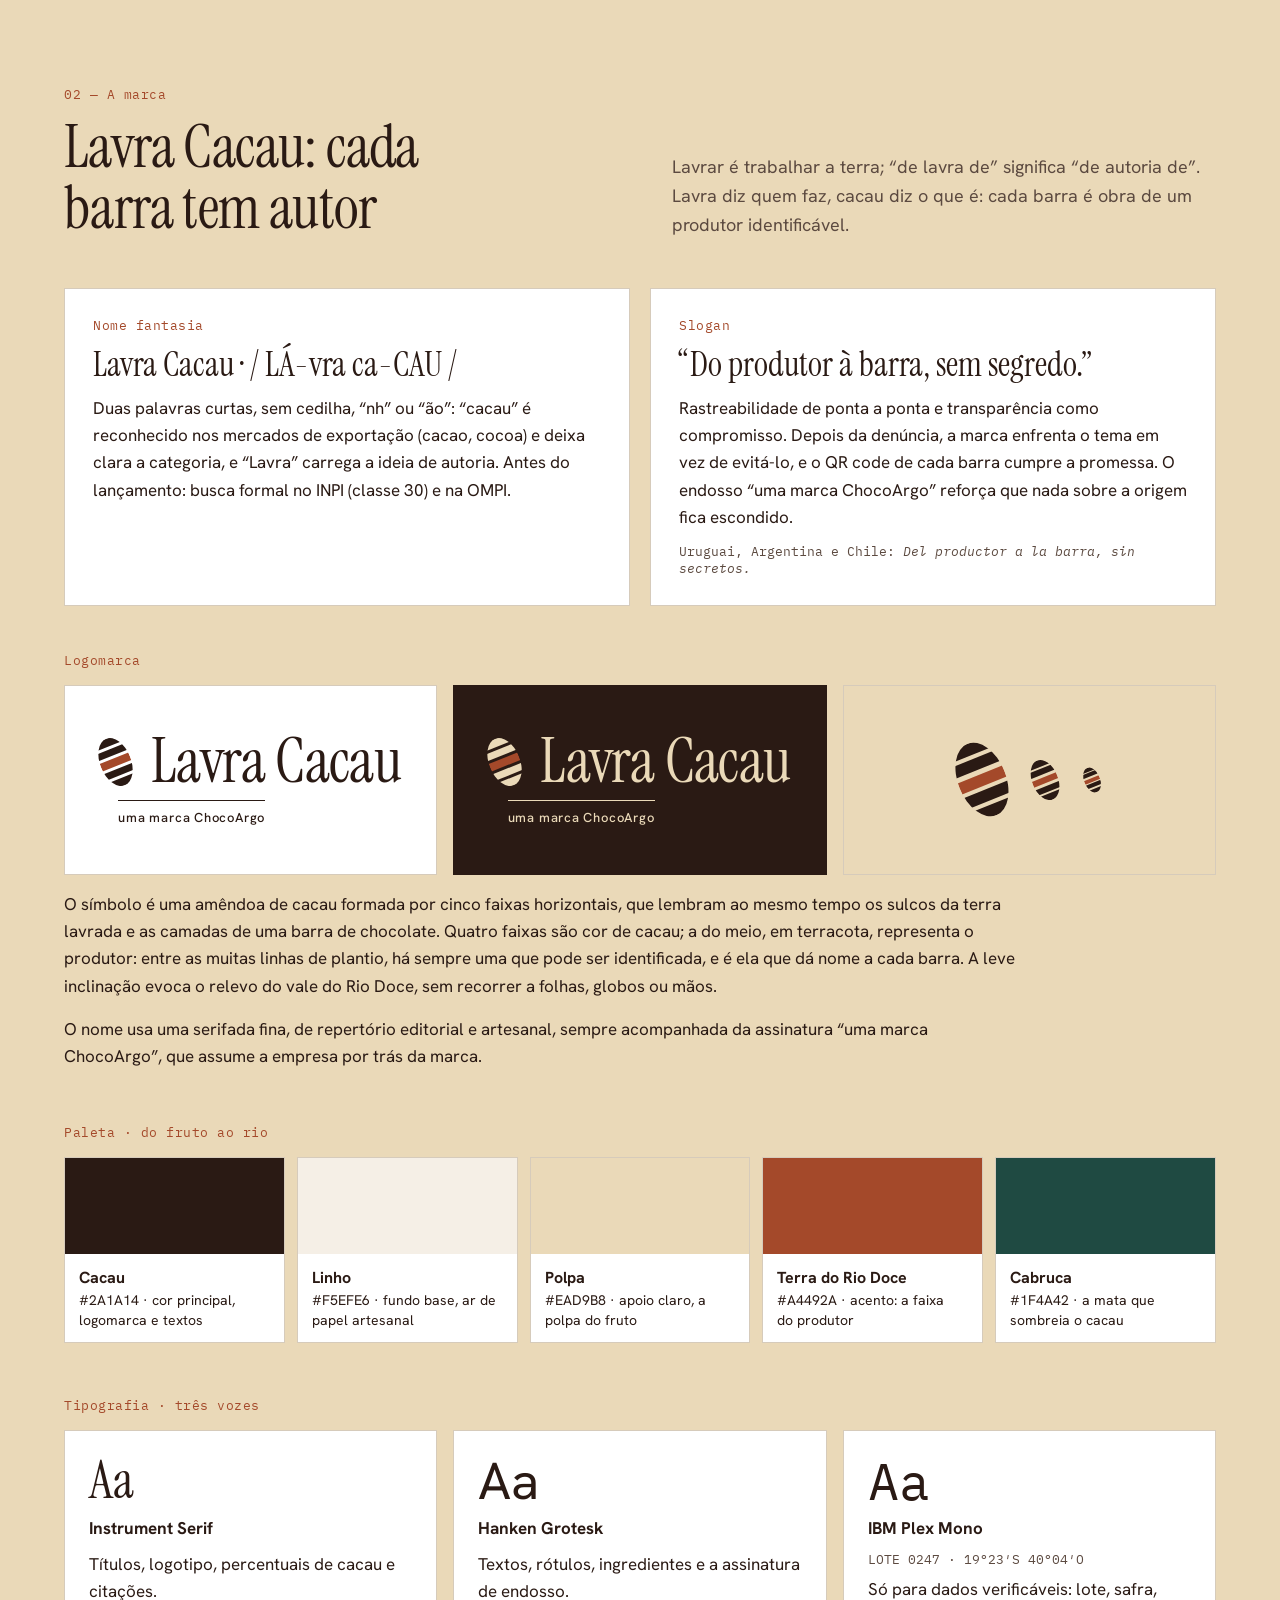
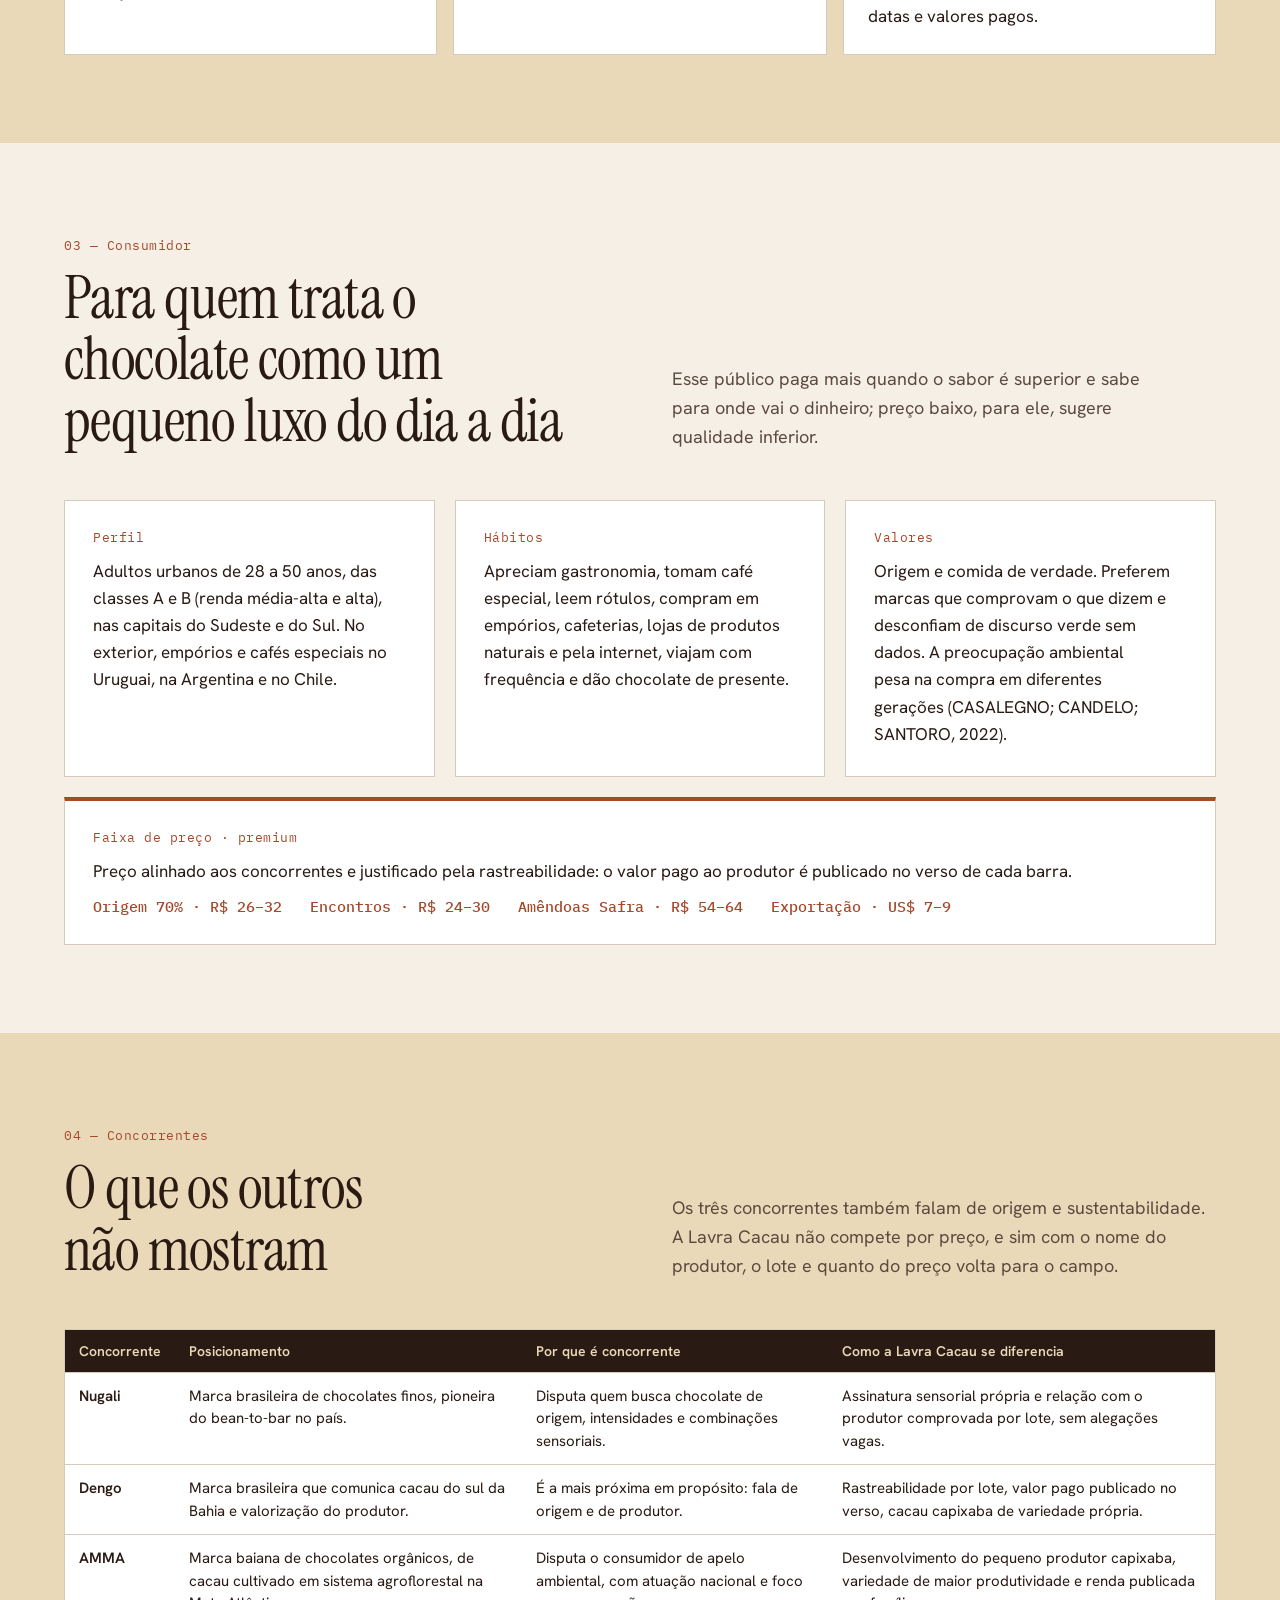
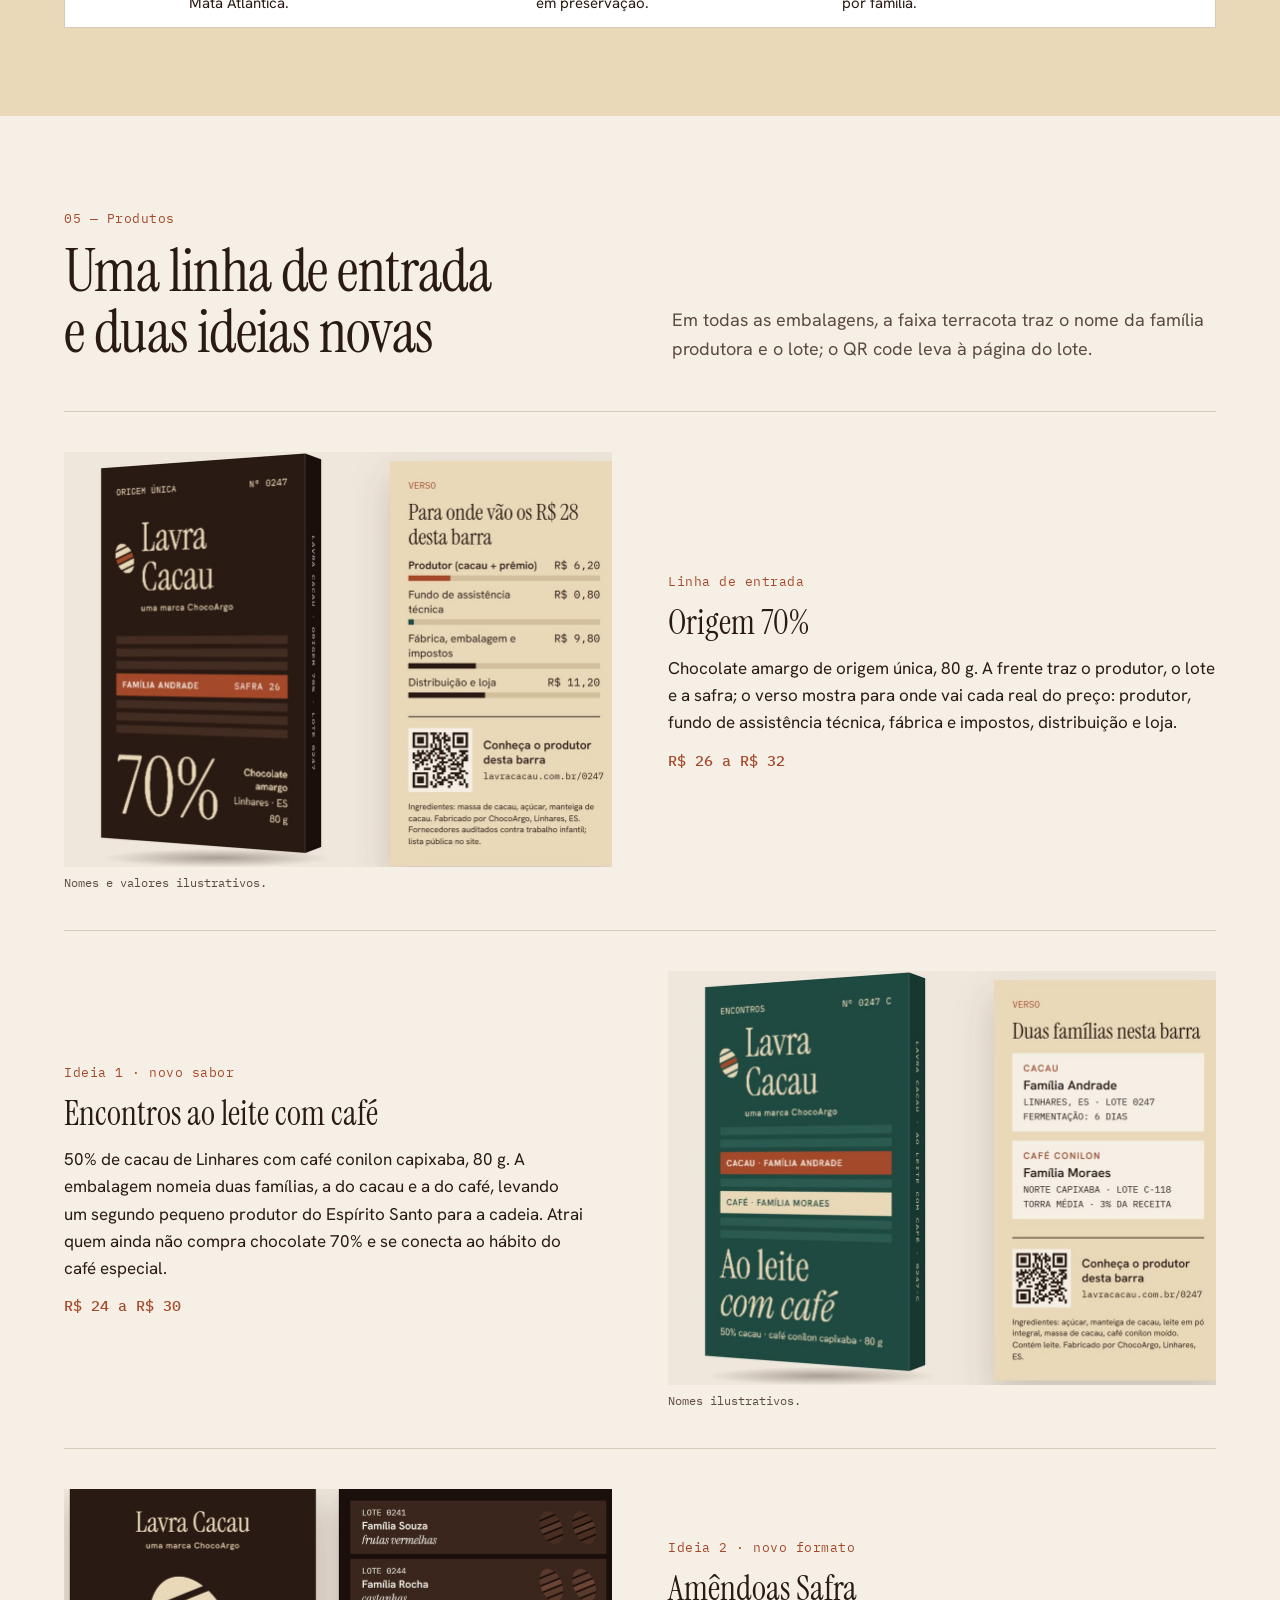
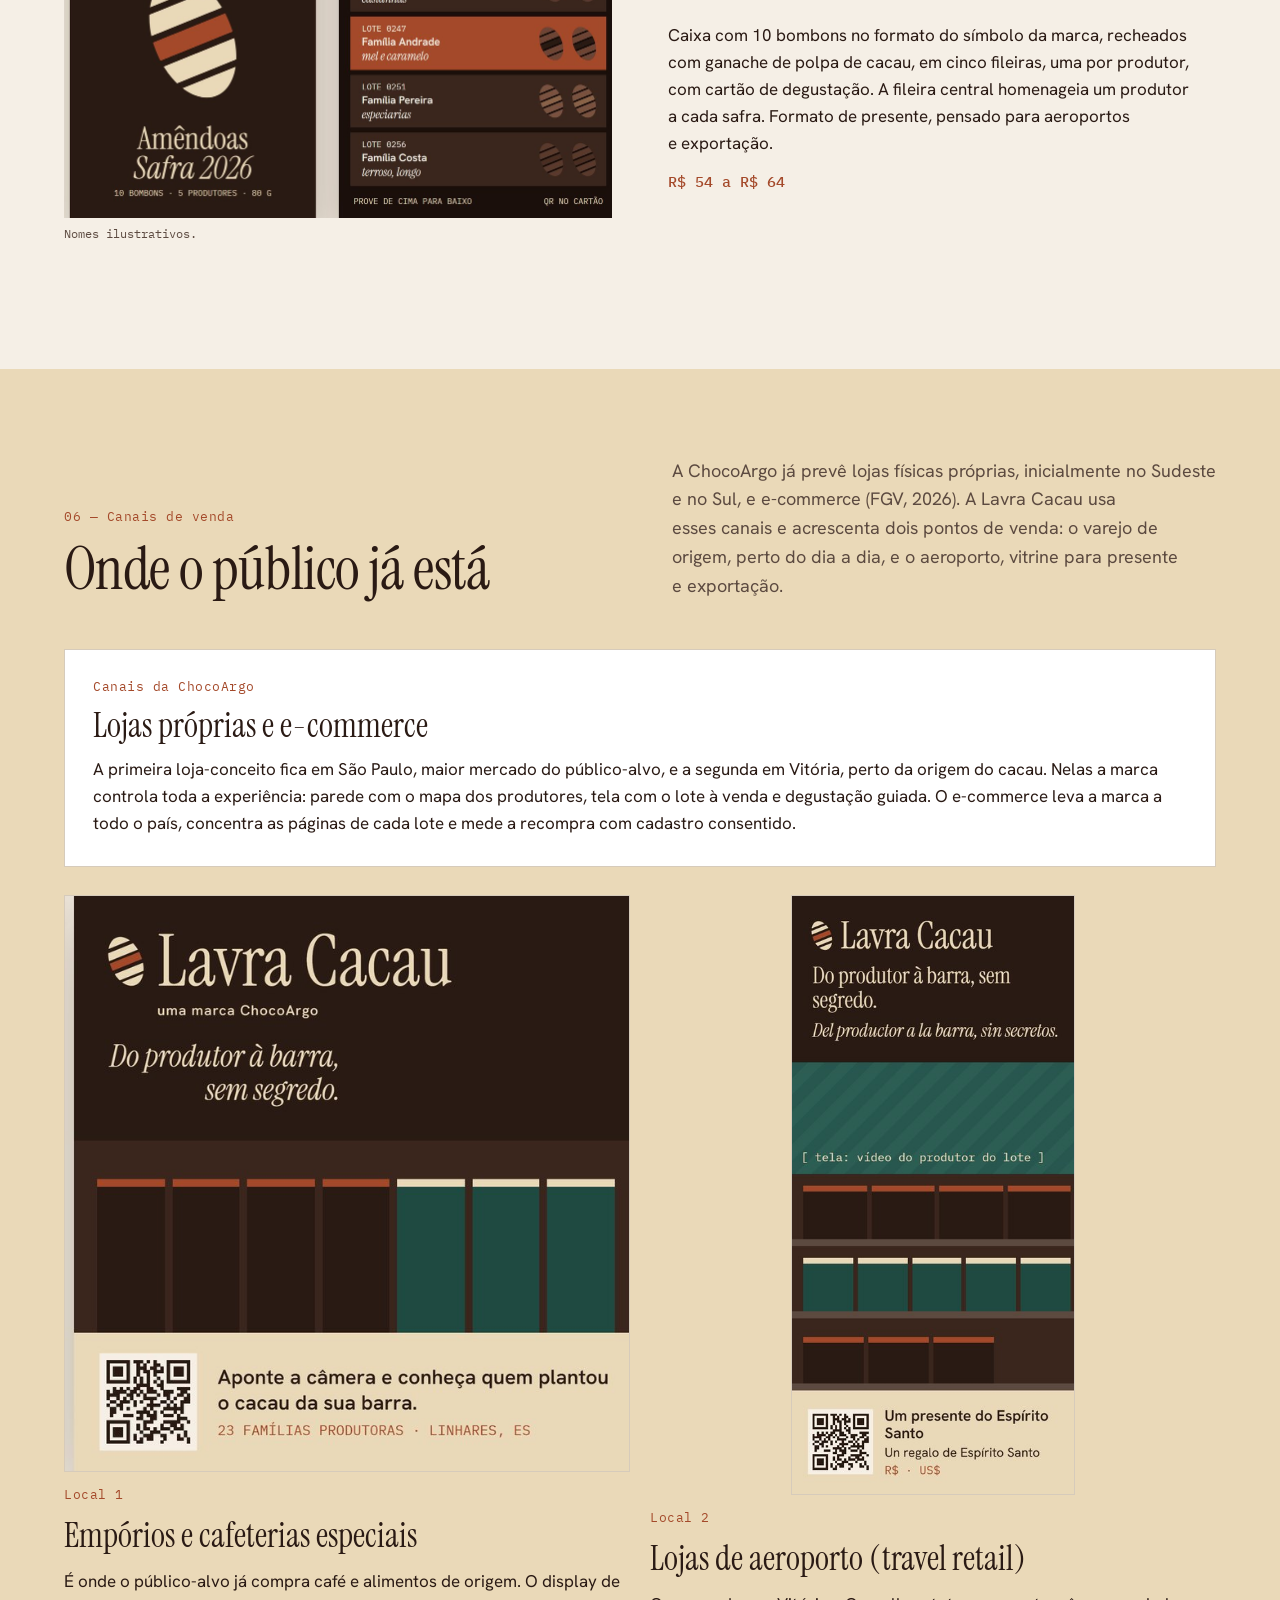
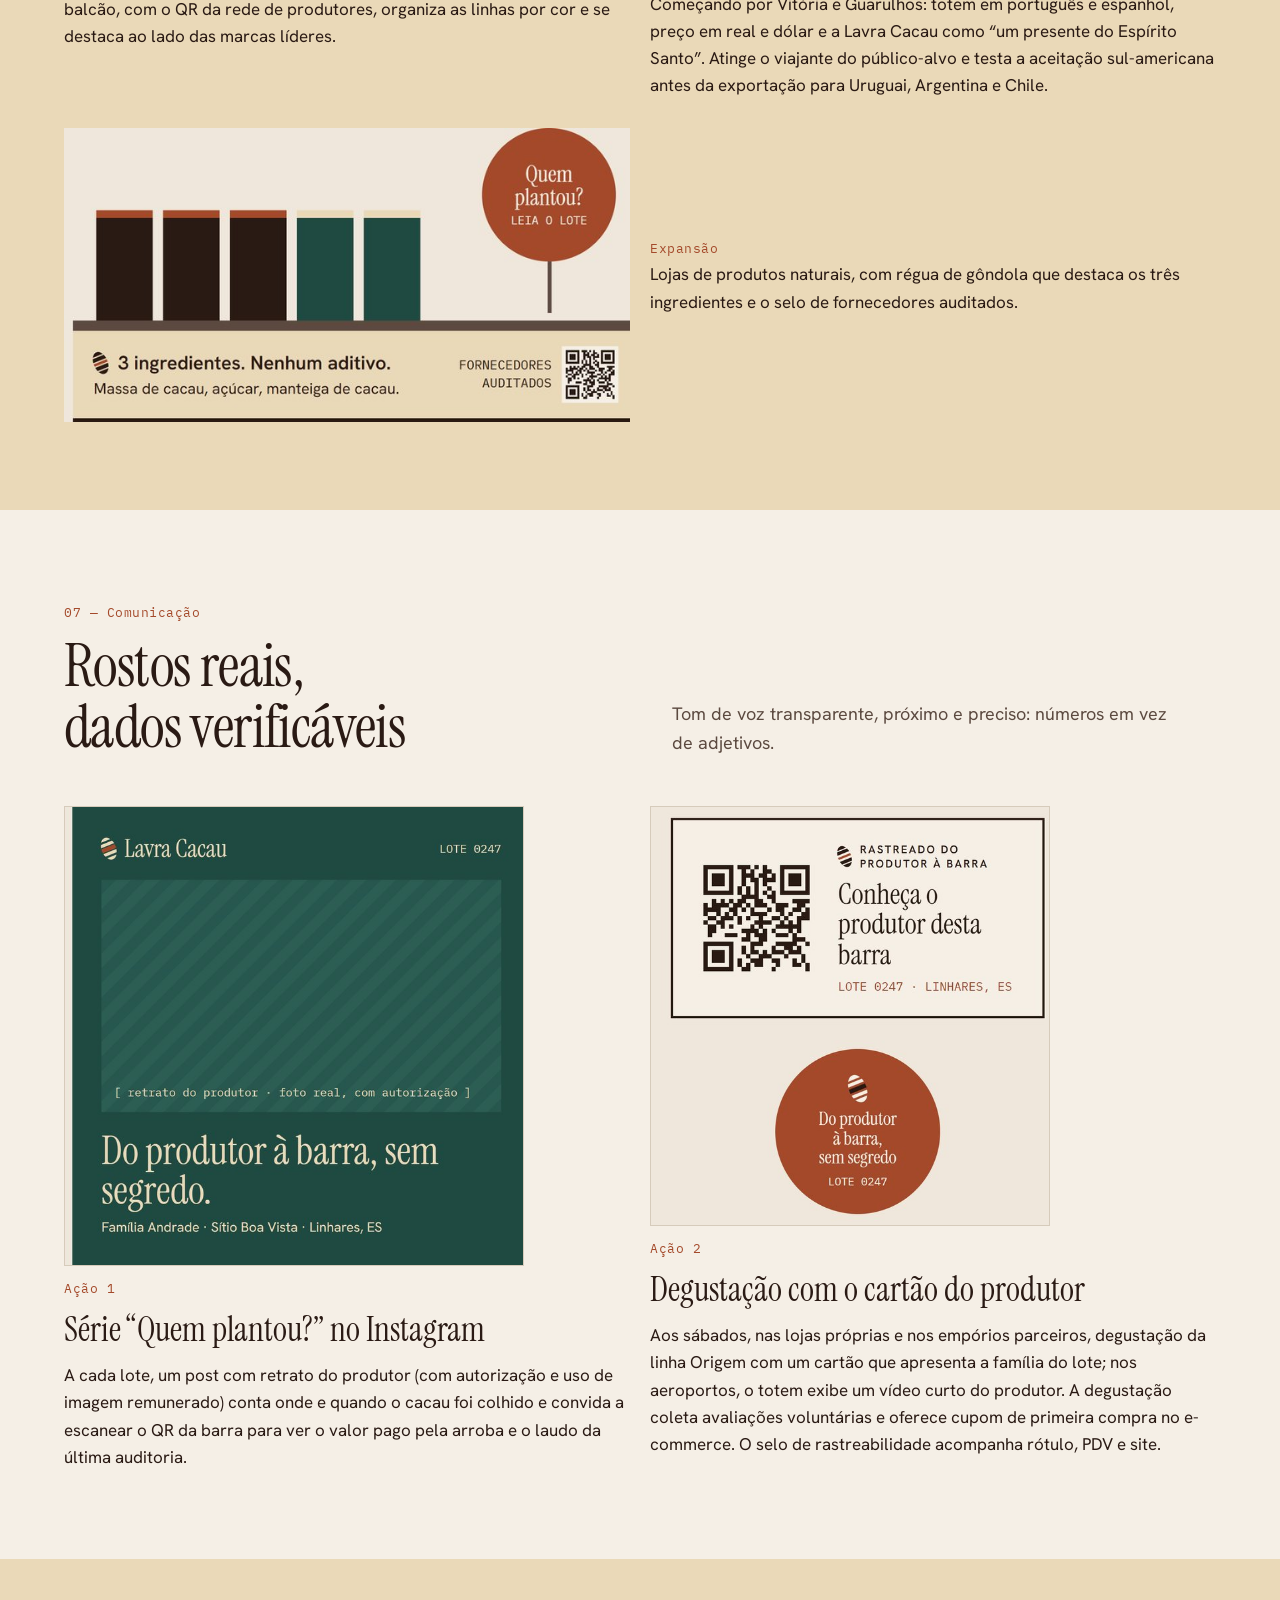
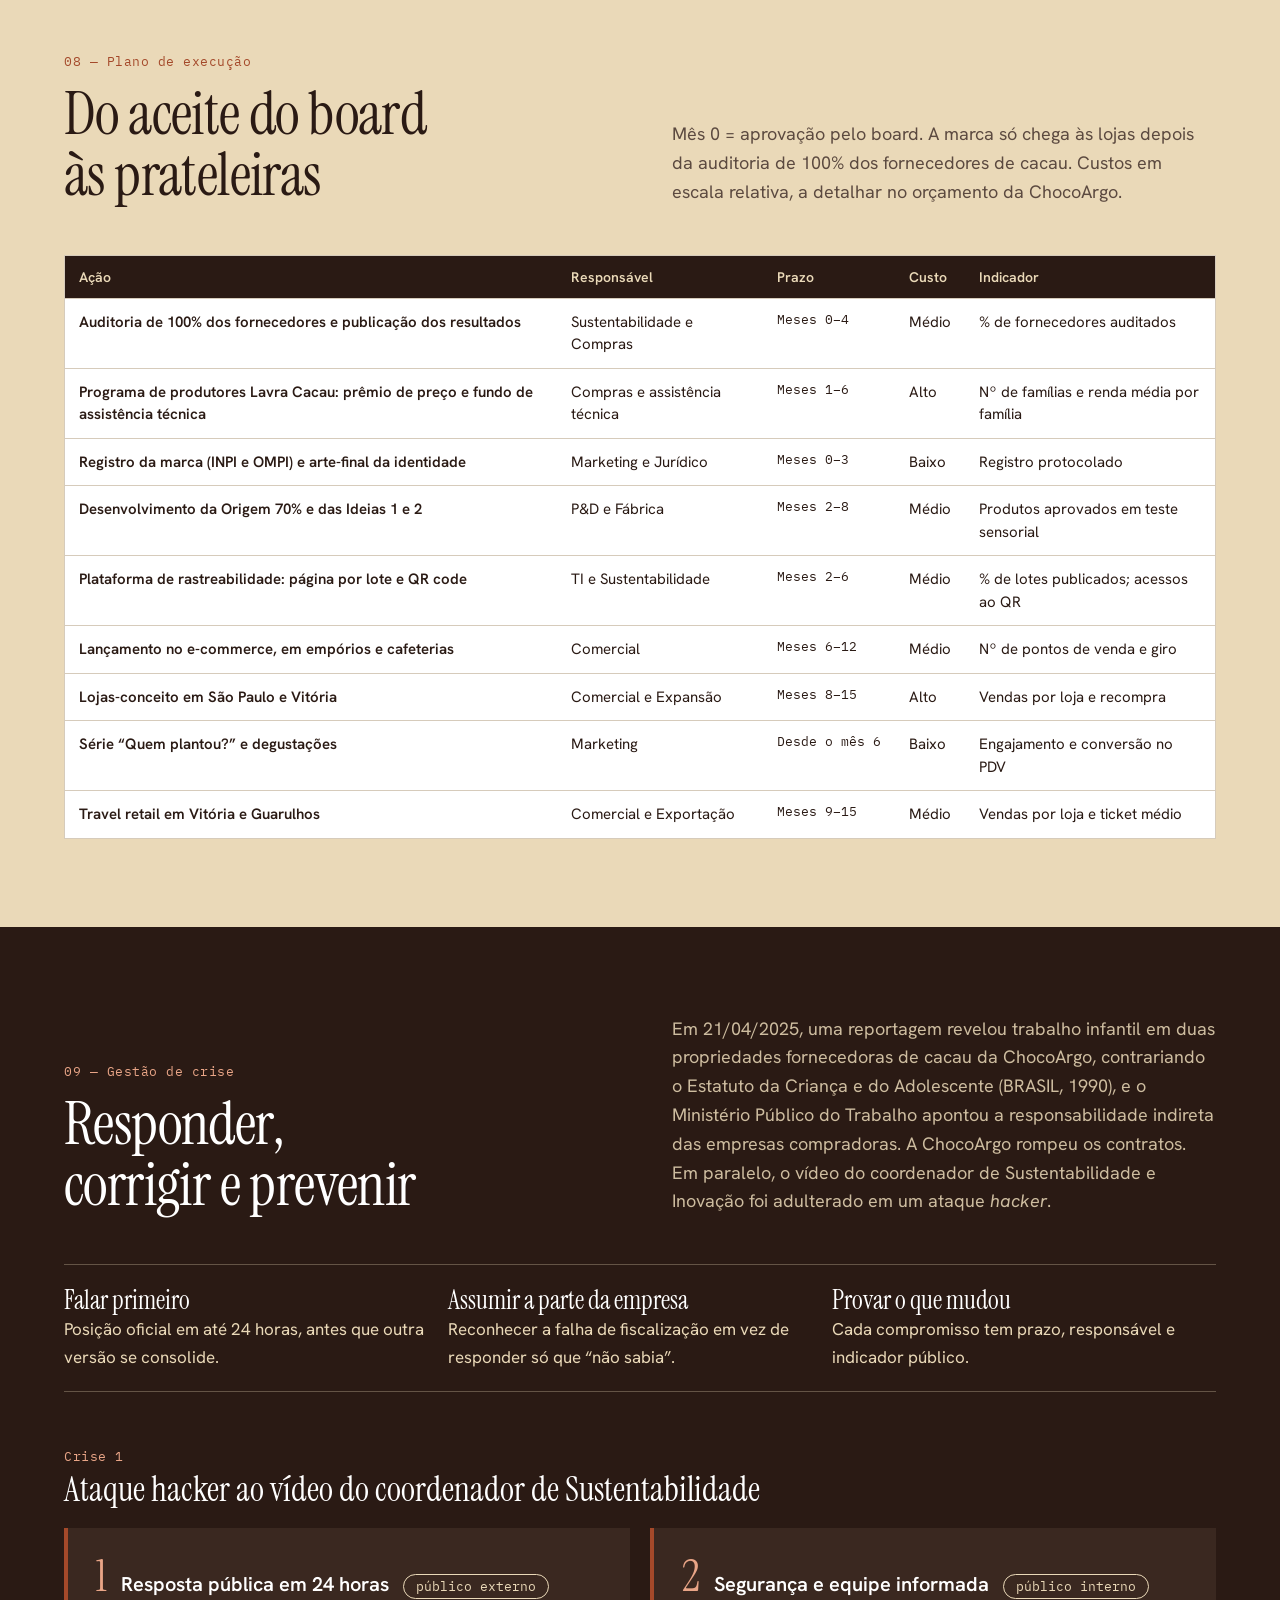
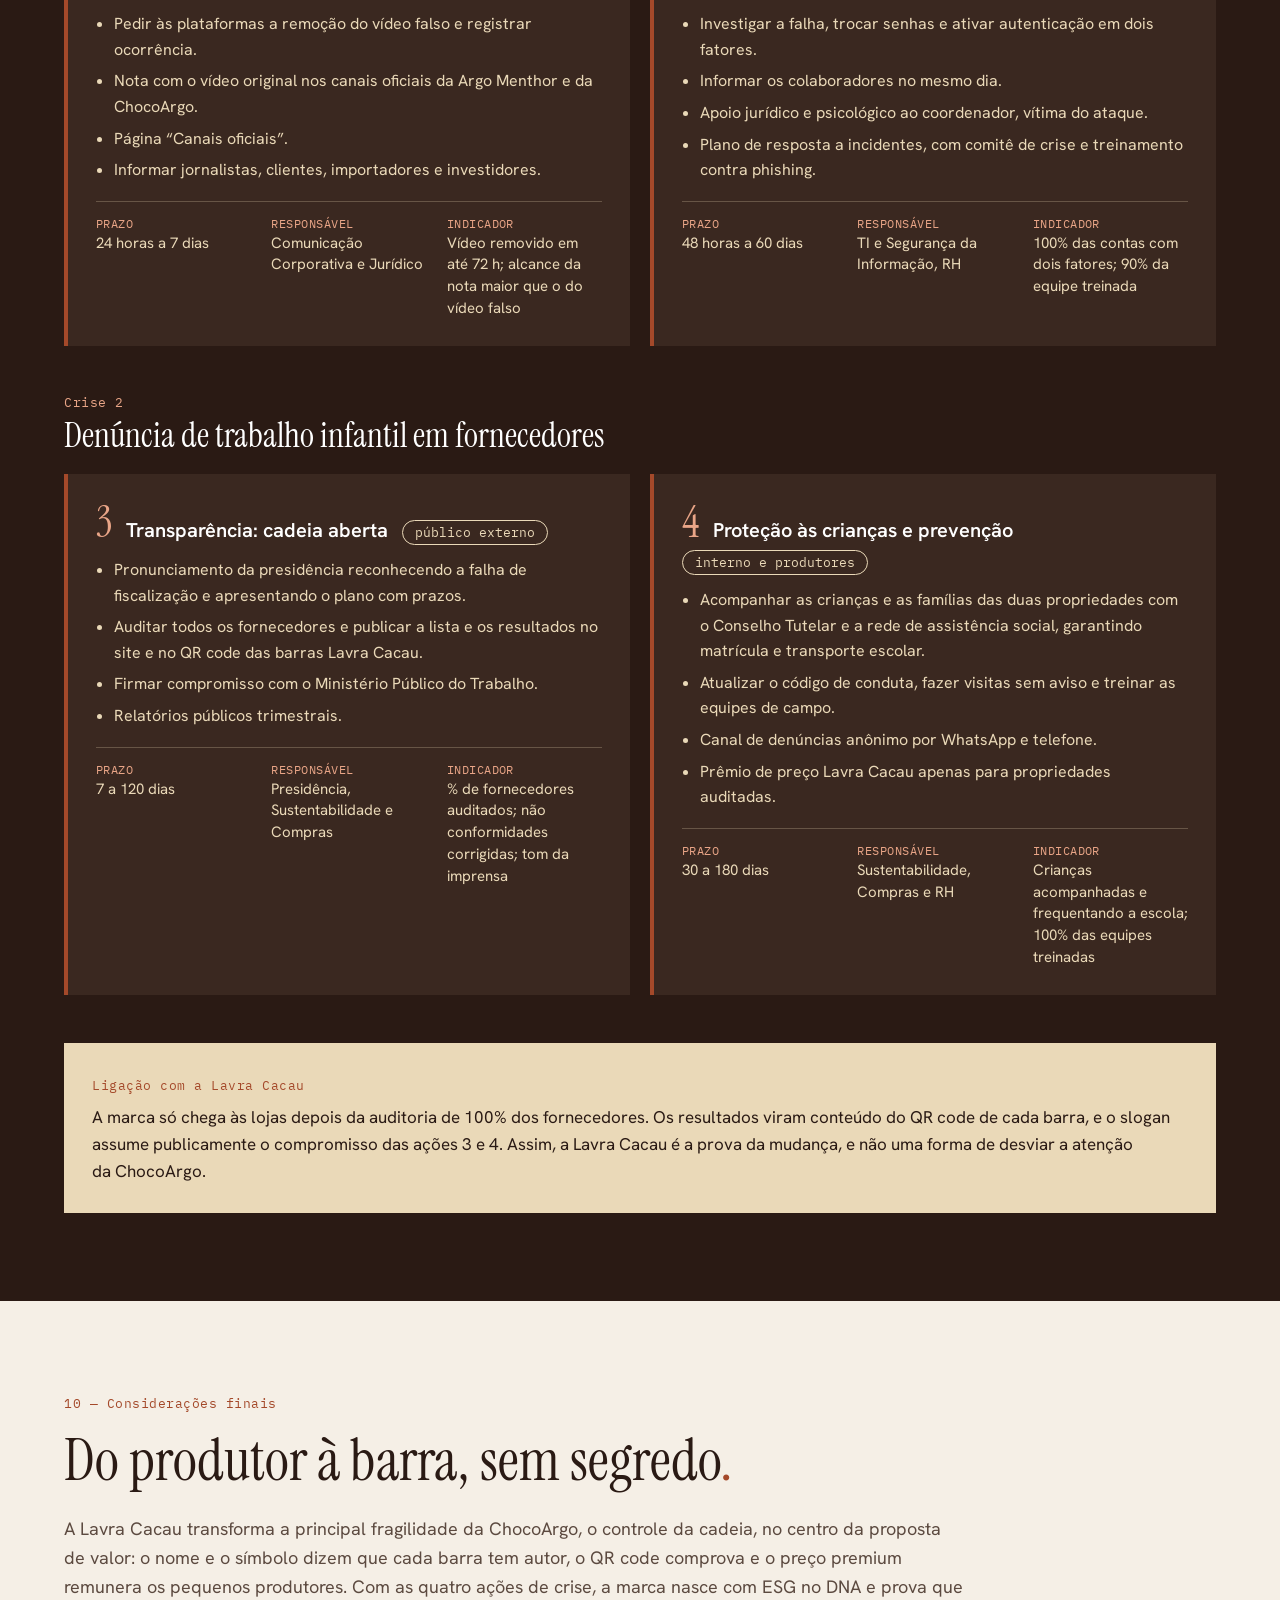
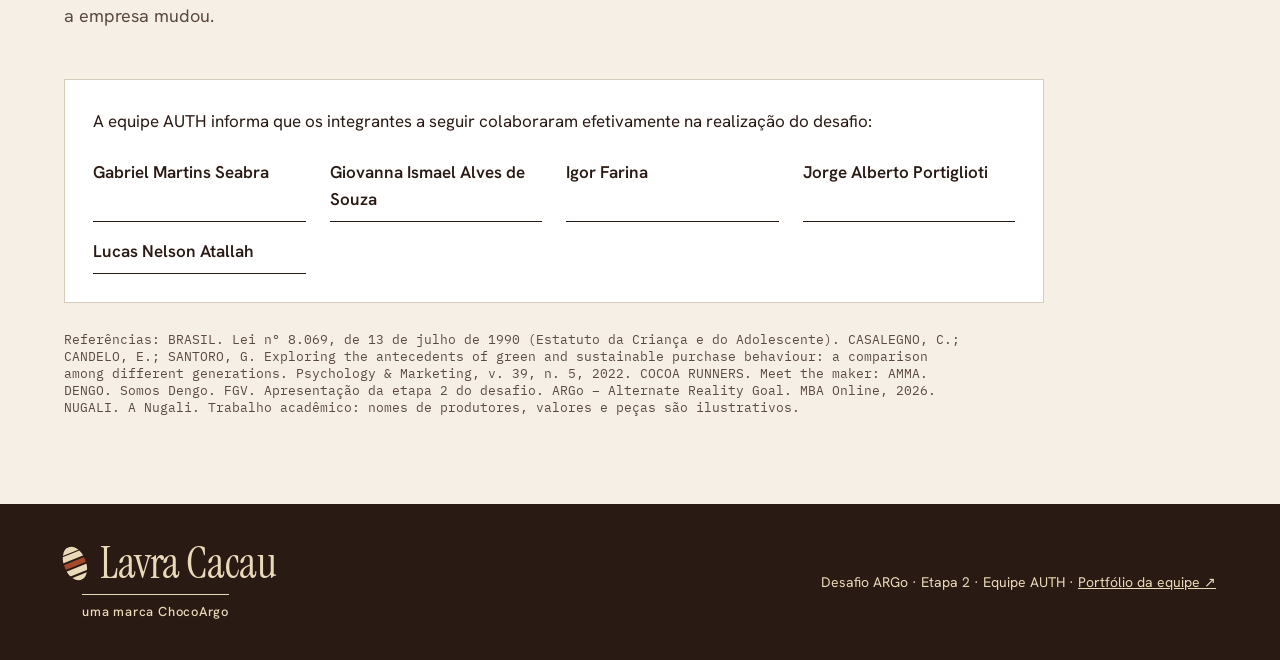
==== commit 6695cacc: "Lavra Cacau: incorpora a revisão do Lucas (consumidor, concorrentes, canais, crise) Co-Authored-By: " ====
--- a/lavra/index.html
+++ b/lavra/index.html
@@ -164,7 +164,7 @@
   <div>
     <a class="mini" href="#"><span class="simbolo"><i></i><i></i><i></i><i></i><i></i></span>Lavra Cacau</a>
     <a href="#objetivo">Objetivo</a><a href="#marca">Marca</a><a href="#consumidor">Consumidor</a><a href="#concorrentes">Concorrentes</a>
-    <a href="#produtos">Produtos</a><a href="#pdv">Pontos de venda</a><a href="#comunicacao">Comunicação</a><a href="#plano">Plano</a><a href="#crise">Crise</a>
+    <a href="#produtos">Produtos</a><a href="#pdv">Canais de venda</a><a href="#comunicacao">Comunicação</a><a href="#plano">Plano</a><a href="#crise">Crise</a>
     <a class="nav-baixar" href="Lavra-Cacau-Apresentacao-AUTH.pptx" download>Apresentação ↓</a>
   </div>
 </nav>
@@ -175,14 +175,14 @@
   <div class="in">
     <div class="cab">
       <div><span class="rotulo">01 — Objetivo</span><h2>Por que a Argo Menthor cria a ChocoArgo</h2></div>
-      <p class="lead">A ChocoArgo é a unidade estratégica de negócios da <em>holding</em> Argo Menthor dedicada a chocolates finos para o mercado nacional e para exportação, instalada em Linhares (ES).</p>
+      <p class="lead">A ChocoArgo é a unidade estratégica de negócios da <em>holding</em> Argo Menthor dedicada a chocolates finos para as classes A e B no Brasil e em países como Uruguai, Argentina e Chile, instalada em Linhares (ES).</p>
     </div>
     <div class="grid g3">
       <div class="cartao terra"><span class="num">70%</span><p>da produção de cacau do Espírito Santo vem de Linhares, onde a ChocoArgo está instalada <span class="dado">(SEAG, 2024 apud FGV, 2026)</span>.</p></div>
       <div class="cartao terra"><h3>Inovação própria</h3><p>Uma variedade de cacau do P&amp;D do grupo, de altíssima qualidade e pouco exposta a pragas como a vassoura-de-bruxa, que já eleva a produtividade dos produtores.</p></div>
-      <div class="cartao terra"><h3>ESG no DNA</h3><p>Por decisão do <em>board</em>, o sucesso não se mede só por clientes e pontos de venda: a ChocoArgo precisa aumentar o número e a renda dos pequenos produtores rurais.</p></div>
-    </div>
-    <p class="lead" style="margin-top:32px;max-width:900px">O objetivo é levar a Argo Menthor, hoje uma indústria bioquímica e de insumos, para a área de alimentos e para perto do consumidor final, transformando a inovação em uma marca de valor agregado, no Brasil e no exterior, com transparência sobre como o grupo trata o ESG no dia a dia.</p>
+      <div class="cartao terra"><h3>ESG no DNA</h3><p>Por decisão do <em>board</em>, o sucesso não se mede só por clientes e pontos de venda: é preciso aumentar o número e a renda dos pequenos produtores rurais engajados no projeto.</p></div>
+    </div>
+    <p class="lead" style="margin-top:32px;max-width:900px">A ChocoArgo marca a entrada da Argo Menthor no mercado de alimentos e aproxima o grupo do consumidor final. O objetivo é transformar os princípios ESG da <em>holding</em> em valor de produto e vantagem competitiva: chocolate de qualidade superior, cacau de origem conhecida, relações comerciais responsáveis e impacto acompanhado por indicadores. A ChocoArgo deve gerar crescimento rentável e diversificar as receitas do grupo, sem usar a sustentabilidade apenas como argumento de campanha.</p>
   </div>
 </section>
 
@@ -193,8 +193,8 @@
       <p class="lead">Lavrar é trabalhar a terra; “de lavra de” significa “de autoria de”. Lavra diz quem faz, cacau diz o que é: cada barra é obra de um produtor identificável.</p>
     </div>
     <div class="grid g2" style="margin-bottom:40px">
-      <div class="cartao"><span class="rotulo">Nome fantasia</span><h3>Lavra Cacau · / LÁ-vra ca-CAU /</h3><p>Duas palavras curtas, sem cedilha, “nh” ou “ão”: “cacau” é reconhecido nos mercados de exportação (cacao, cocoa) e deixa clara a categoria, e “Lavra” carrega a ideia de autoria. Foi preferido a nomes geográficos, como Foz (foz do Rio Doce), porque fala das pessoas que plantam, e não só do lugar. Antes do lançamento: busca formal no INPI (classe 30) e na OMPI.</p></div>
-      <div class="cartao"><span class="rotulo">Slogan</span><h3>“Do produtor à barra, sem segredo.”</h3><p>Rastreabilidade de ponta a ponta e transparência como compromisso. Depois da denúncia, a marca enfrenta o tema em vez de evitá-lo, e o QR code de cada barra cumpre a promessa. O endosso “uma marca ChocoArgo” reforça que nada sobre a origem fica escondido.</p><span class="dado">Exportação: <em>Farm to bar, nothing hidden.</em></span></div>
+      <div class="cartao"><span class="rotulo">Nome fantasia</span><h3>Lavra Cacau · / LÁ-vra ca-CAU /</h3><p>Duas palavras curtas, sem cedilha, “nh” ou “ão”: “cacau” é reconhecido nos mercados de exportação (cacao, cocoa) e deixa clara a categoria, e “Lavra” carrega a ideia de autoria. Antes do lançamento: busca formal no INPI (classe 30) e na OMPI.</p></div>
+      <div class="cartao"><span class="rotulo">Slogan</span><h3>“Do produtor à barra, sem segredo.”</h3><p>Rastreabilidade de ponta a ponta e transparência como compromisso. Depois da denúncia, a marca enfrenta o tema em vez de evitá-lo, e o QR code de cada barra cumpre a promessa. O endosso “uma marca ChocoArgo” reforça que nada sobre a origem fica escondido.</p><span class="dado">Uruguai, Argentina e Chile: <em>Del productor a la barra, sin secretos.</em></span></div>
     </div>
 
     <span class="rotulo">Logomarca</span>
@@ -203,7 +203,8 @@
       <div class="versao neg"><div class="marca"><div class="marca-linha"><span class="simbolo"><i></i><i></i><i></i><i></i><i></i></span>Lavra Cacau</div><div class="endosso">uma marca ChocoArgo</div></div></div>
       <div class="versao so"><span class="simbolo escuro" style="--w:48px"><i></i><i></i><i></i><i></i><i></i></span><span class="simbolo escuro"><i></i><i></i><i></i><i></i><i></i></span><span class="simbolo escuro"><i></i><i></i><i></i><i></i><i></i></span></div>
     </div>
-    <p style="max-width:960px;margin-bottom:48px">O símbolo é uma amêndoa de cacau formada por cinco faixas horizontais, que lembram ao mesmo tempo os sulcos da terra lavrada e as camadas de uma barra de chocolate. Quatro faixas são cor de cacau; a do meio, em terracota, representa o produtor: entre as muitas linhas de plantio, há sempre uma que pode ser identificada, e é ela que dá nome a cada barra. A leve inclinação evoca o relevo do vale do Rio Doce, sem recorrer a folhas, globos ou mãos. O nome usa uma serifada fina, de repertório editorial e artesanal, sempre acompanhada da assinatura “uma marca ChocoArgo”, que assume a empresa por trás da marca.</p>
+    <p style="max-width:960px;margin-bottom:48px">O símbolo é uma amêndoa de cacau formada por cinco faixas horizontais, que lembram ao mesmo tempo os sulcos da terra lavrada e as camadas de uma barra de chocolate. Quatro faixas são cor de cacau; a do meio, em terracota, representa o produtor: entre as muitas linhas de plantio, há sempre uma que pode ser identificada, e é ela que dá nome a cada barra. A leve inclinação evoca o relevo do vale do Rio Doce, sem recorrer a folhas, globos ou mãos. </p>
+    <p style="max-width:960px;margin:-32px 0 48px">O nome usa uma serifada fina, de repertório editorial e artesanal, sempre acompanhada da assinatura “uma marca ChocoArgo”, que assume a empresa por trás da marca.</p>
 
     <span class="rotulo">Paleta · do fruto ao rio</span>
     <div class="paleta" style="margin:12px 0 48px">
@@ -227,16 +228,16 @@
   <div class="in">
     <div class="cab">
       <div><span class="rotulo">03 — Consumidor</span><h2>Para quem trata o chocolate como um pequeno luxo do dia a dia</h2></div>
-      <p class="lead">Pagar mais faz sentido para esse público quando o sabor é superior e a diferença de preço tem destino declarado e auditável.</p>
+      <p class="lead">Esse público paga mais quando o sabor é superior e sabe para onde vai o dinheiro; preço baixo, para ele, sugere qualidade inferior.</p>
     </div>
     <div class="grid g3">
-      <div class="cartao"><span class="rotulo">Perfil</span><p>Adultos de 28 a 50 anos, classes A e B, em capitais do Sudeste e do Sul. No exterior, lojas de cafés e chocolates especiais na Europa e na América do Norte.</p></div>
-      <div class="cartao"><span class="rotulo">Hábitos</span><p>Tomam café especial, leem rótulos, compram em empórios, cafeterias, lojas de produtos naturais e pela internet, viajam com frequência e dão chocolate de presente.</p></div>
-      <div class="cartao"><span class="rotulo">Valores</span><p>Origem e comida de verdade. Preferem marcas que comprovam o que dizem e desconfiam de discurso verde sem dados.</p></div>
+      <div class="cartao"><span class="rotulo">Perfil</span><p>Adultos urbanos de 28 a 50 anos, das classes A e B (renda média-alta e alta), nas capitais do Sudeste e do Sul. No exterior, empórios e cafés especiais no Uruguai, na Argentina e no Chile.</p></div>
+      <div class="cartao"><span class="rotulo">Hábitos</span><p>Apreciam gastronomia, tomam café especial, leem rótulos, compram em empórios, cafeterias, lojas de produtos naturais e pela internet, viajam com frequência e dão chocolate de presente.</p></div>
+      <div class="cartao"><span class="rotulo">Valores</span><p>Origem e comida de verdade. Preferem marcas que comprovam o que dizem e desconfiam de discurso verde sem dados. A preocupação ambiental pesa na compra em diferentes gerações (CASALEGNO; CANDELO; SANTORO, 2022).</p></div>
     </div>
     <div class="cartao terra" style="margin-top:20px">
-      <span class="rotulo">Faixa de preço · premium acessível</span>
-      <p>Acima das marcas premium de massa e abaixo dos <em>bean-to-bar</em> artesanais. É o ponto que paga o prêmio aos produtores e gera o volume necessário para trazer mais famílias para a cadeia: o propósito depende de escala.</p>
+      <span class="rotulo">Faixa de preço · premium</span>
+      <p>Preço alinhado aos concorrentes e justificado pela rastreabilidade: o valor pago ao produtor é publicado no verso de cada barra.</p>
       <div style="display:flex;flex-wrap:wrap;gap:8px 28px"><span class="preco">Origem 70% · R$ 26–32</span><span class="preco">Encontros · R$ 24–30</span><span class="preco">Amêndoas Safra · R$ 54–64</span><span class="preco">Exportação · US$ 7–9</span></div>
     </div>
   </div>
@@ -246,15 +247,15 @@
   <div class="in">
     <div class="cab">
       <div><span class="rotulo">04 — Concorrentes</span><h2>O que os outros não mostram</h2></div>
-      <p class="lead">O mercado de chocolates finos é disputado e o consumidor é fiel às marcas que conhece. A Lavra Cacau compete com o nome do produtor, o lote e quanto do preço volta para o campo.</p>
+      <p class="lead">Os três concorrentes também falam de origem e sustentabilidade. A Lavra Cacau não compete por preço, e sim com o nome do produtor, o lote e quanto do preço volta para o campo.</p>
     </div>
     <div class="tabela">
       <table>
         <thead><tr><th>Concorrente</th><th>Posicionamento</th><th>Por que é concorrente</th><th>Como a Lavra Cacau se diferencia</th></tr></thead>
         <tbody>
-          <tr><td>Kopenhagen</td><td>Marca brasileira tradicional de chocolates finos, com lojas próprias.</td><td>Disputa o mesmo consumidor de presente e de chocolate premium nacional.</td><td>Origem única e produtor nomeado em cada barra; preço premium acessível.</td></tr>
+          <tr><td>Nugali</td><td>Marca brasileira de chocolates finos, pioneira do bean-to-bar no país.</td><td>Disputa quem busca chocolate de origem, intensidades e combinações sensoriais.</td><td>Assinatura sensorial própria e relação com o produtor comprovada por lote, sem alegações vagas.</td></tr>
           <tr><td>Dengo</td><td>Marca brasileira que comunica cacau do sul da Bahia e valorização do produtor.</td><td>É a mais próxima em propósito: fala de origem e de produtor.</td><td>Rastreabilidade por lote, valor pago publicado no verso, cacau capixaba de variedade própria.</td></tr>
-          <tr><td>Lindt (linha Excellence)</td><td>Marca suíça importada, referência de chocolate amargo em supermercados.</td><td>Ocupa a gôndola premium e a ocasião “70% cacau”.</td><td>Origem conhecida e brasileira, frescor e a história do produtor que a importada não oferece.</td></tr>
+          <tr><td>AMMA</td><td>Marca baiana de chocolates orgânicos, de cacau cultivado em sistema agroflorestal na Mata Atlântica.</td><td>Disputa o consumidor de apelo ambiental, com atuação nacional e foco em preservação.</td><td>Desenvolvimento do pequeno produtor capixaba, variedade de maior produtividade e renda publicada por família.</td></tr>
         </tbody>
       </table>
     </div>
@@ -264,20 +265,20 @@
 <section id="produtos">
   <div class="in">
     <div class="cab">
-      <div><span class="rotulo">05 — Produto · o que vender?</span><h2>Uma linha de entrada e duas ideias novas</h2></div>
+      <div><span class="rotulo">05 — Produtos</span><h2>Uma linha de entrada e duas ideias novas</h2></div>
       <p class="lead">Em todas as embalagens, a faixa terracota traz o nome da família produtora e o lote; o QR code leva à página do lote.</p>
     </div>
     <div class="produto">
-      <figure><img src="img/origem.jpg" alt="Embalagem Lavra Cacau Origem 70%, frente e verso" width="1100" height="832" loading="lazy"><figcaption>Nomes e valores ilustrativos.</figcaption></figure>
+      <figure><img src="img/origem.jpg?v=lavracacau" alt="Embalagem Lavra Cacau Origem 70%, frente e verso" width="1100" height="832" loading="lazy"><figcaption>Nomes e valores ilustrativos.</figcaption></figure>
       <div class="peca"><span class="rotulo">Linha de entrada</span><h3>Origem 70%</h3><p>Chocolate amargo de origem única, 80 g. A frente traz o produtor, o lote e a safra; o verso mostra para onde vai cada real do preço: produtor, fundo de assistência técnica, fábrica e impostos, distribuição e loja.</p><span class="preco">R$ 26 a R$ 32</span></div>
     </div>
     <div class="produto">
       <div class="peca"><span class="rotulo">Ideia 1 · novo sabor</span><h3>Encontros ao leite com café</h3><p>50% de cacau de Linhares com café conilon capixaba, 80 g. A embalagem nomeia duas famílias, a do cacau e a do café, levando um segundo pequeno produtor do Espírito Santo para a cadeia. Atrai quem ainda não compra chocolate 70% e se conecta ao hábito do café especial.</p><span class="preco">R$ 24 a R$ 30</span></div>
-      <figure><img src="img/encontros.jpg" alt="Embalagem Lavra Cacau Encontros ao leite com café, frente e verso" width="1100" height="832" loading="lazy"><figcaption>Nomes ilustrativos.</figcaption></figure>
+      <figure><img src="img/encontros.jpg?v=lavracacau" alt="Embalagem Lavra Cacau Encontros ao leite com café, frente e verso" width="1100" height="832" loading="lazy"><figcaption>Nomes ilustrativos.</figcaption></figure>
     </div>
     <div class="produto">
-      <figure><img src="img/amendoas.jpg" alt="Caixa Lavra Cacau Amêndoas Safra e interior com cinco fileiras de bombons" width="1100" height="659" loading="lazy"><figcaption>Nomes ilustrativos.</figcaption></figure>
-      <div class="peca"><span class="rotulo">Ideia 2 · novo formato</span><h3>Amêndoas Safra</h3><p>Caixa com 10 bombons no formato do símbolo, recheados com ganache de polpa de cacau, em cinco fileiras, uma por produtor, com cartão de degustação. A fileira central homenageia um produtor a cada safra. Formato de presente, pensado para aeroportos e exportação.</p><span class="preco">R$ 54 a R$ 64</span></div>
+      <figure><img src="img/amendoas.jpg?v=lavracacau" alt="Caixa Lavra Cacau Amêndoas Safra e interior com cinco fileiras de bombons" width="1100" height="659" loading="lazy"><figcaption>Nomes ilustrativos.</figcaption></figure>
+      <div class="peca"><span class="rotulo">Ideia 2 · novo formato</span><h3>Amêndoas Safra</h3><p>Caixa com 10 bombons no formato do símbolo da marca, recheados com ganache de polpa de cacau, em cinco fileiras, uma por produtor, com cartão de degustação. A fileira central homenageia um produtor a cada safra. Formato de presente, pensado para aeroportos e exportação.</p><span class="preco">R$ 54 a R$ 64</span></div>
     </div>
   </div>
 </section>
@@ -285,15 +286,16 @@
 <section id="pdv" class="polpa">
   <div class="in">
     <div class="cab">
-      <div><span class="rotulo">06 — Pontos de venda · onde vender?</span><h2>Onde o público já está</h2></div>
-      <p class="lead">Dois canais de natureza diferente: o varejo de origem, perto do dia a dia, e o aeroporto, vitrine para presente e exportação.</p>
-    </div>
+      <div><span class="rotulo">06 — Canais de venda</span><h2>Onde o público já está</h2></div>
+      <p class="lead">A ChocoArgo já prevê lojas físicas próprias, inicialmente no Sudeste e no Sul, e e-commerce (FGV, 2026). A Lavra Cacau usa esses canais e acrescenta dois pontos de venda: o varejo de origem, perto do dia a dia, e o aeroporto, vitrine para presente e exportação.</p>
+    </div>
+    <div class="cartao" style="margin-bottom:28px"><span class="rotulo">Canais da ChocoArgo</span><h3>Lojas próprias e e-commerce</h3><p>A primeira loja-conceito fica em São Paulo, maior mercado do público-alvo, e a segunda em Vitória, perto da origem do cacau. Nelas a marca controla toda a experiência: parede com o mapa dos produtores, tela com o lote à venda e degustação guiada. O e-commerce leva a marca a todo o país, concentra as páginas de cada lote e mede a recompra com cadastro consentido.</p></div>
     <div class="grid g2">
-      <div class="peca"><img src="img/pdv-display.jpg" alt="Display de balcão Lavra Cacau" width="690" height="704" loading="lazy"><span class="rotulo">Local 1</span><h3>Empórios e cafeterias especiais, com e-commerce próprio</h3><p>É onde o público-alvo já compra café e alimentos de origem. O display de balcão, com o QR da rede de produtores, organiza as linhas por cor e se destaca ao lado das marcas líderes. O e-commerce leva a marca a todo o país e concentra as páginas de cada lote.</p></div>
-      <div class="peca"><img src="img/pdv-aeroporto.jpg" alt="Totem Lavra Cacau para lojas de aeroporto" width="408" height="865" loading="lazy" style="max-height:600px;width:auto;margin:0 auto"><span class="rotulo">Local 2</span><h3>Lojas de aeroporto (travel retail)</h3><p>Começando por Vitória e Guarulhos: totem bilíngue, preço em real, dólar e euro e a Lavra Cacau como “um presente do Espírito Santo”. Atinge o viajante frequente e testa a aceitação internacional antes da exportação em escala.</p></div>
+      <div class="peca"><img src="img/pdv-display.jpg?v=lavracacau" alt="Display de balcão Lavra Cacau" width="690" height="704" loading="lazy"><span class="rotulo">Local 1</span><h3>Empórios e cafeterias especiais</h3><p>É onde o público-alvo já compra café e alimentos de origem. O display de balcão, com o QR da rede de produtores, organiza as linhas por cor e se destaca ao lado das marcas líderes.</p></div>
+      <div class="peca"><img src="img/pdv-aeroporto.jpg?v=lavracacau2" alt="Totem Lavra Cacau para lojas de aeroporto" width="408" height="864" loading="lazy" style="max-height:600px;width:auto;margin:0 auto"><span class="rotulo">Local 2</span><h3>Lojas de aeroporto (travel retail)</h3><p>Começando por Vitória e Guarulhos: totem em português e espanhol, preço em real e dólar e a Lavra Cacau como “um presente do Espírito Santo”. Atinge o viajante do público-alvo e testa a aceitação sul-americana antes da exportação para Uruguai, Argentina e Chile.</p></div>
     </div>
     <div class="grid g2" style="margin-top:28px;align-items:center">
-      <img src="img/pdv-naturais.jpg" alt="Régua de gôndola Lavra Cacau para lojas de produtos naturais" width="678" height="353" loading="lazy">
+      <img src="img/pdv-naturais.jpg?v=lavracacau" alt="Régua de gôndola Lavra Cacau para lojas de produtos naturais" width="678" height="353" loading="lazy">
       <p><span class="rotulo">Expansão</span><br>Lojas de produtos naturais, com régua de gôndola que destaca os três ingredientes e o selo de fornecedores auditados.</p>
     </div>
   </div>
@@ -302,12 +304,12 @@
 <section id="comunicacao">
   <div class="in">
     <div class="cab">
-      <div><span class="rotulo">07 — Comunicação · como divulgar?</span><h2>Rostos reais, dados verificáveis</h2></div>
+      <div><span class="rotulo">07 — Comunicação</span><h2>Rostos reais, dados verificáveis</h2></div>
       <p class="lead">Tom de voz transparente, próximo e preciso: números em vez de adjetivos.</p>
     </div>
     <div class="grid g2">
-      <div class="peca"><img src="img/post.jpg" alt="Post de Instagram da série Quem plantou?" width="678" height="678" loading="lazy" style="width:min(100%,460px)"><span class="rotulo">Ação 1</span><h3>Série “Quem plantou?” no Instagram</h3><p>A cada lote, um post com retrato do produtor (com autorização e uso de imagem remunerado) conta onde e quando o cacau foi colhido e convida a escanear o QR da barra para ver o valor pago pela arroba e o laudo da última auditoria.</p></div>
-      <div class="peca"><img src="img/selo.jpg" alt="Selo de rastreabilidade com QR code" width="600" height="630" loading="lazy" style="width:min(100%,400px)"><span class="rotulo">Ação 2</span><h3>Degustação com o cartão do produtor</h3><p>Aos sábados, nos empórios e lojas parceiras, degustação da linha Origem com um cartão que apresenta a família do lote; nos aeroportos, o totem exibe um vídeo curto do produtor. O selo de rastreabilidade acompanha rótulo, PDV e site.</p></div>
+      <div class="peca"><img src="img/post.jpg?v=lavracacau" alt="Post de Instagram da série Quem plantou?" width="678" height="678" loading="lazy" style="width:min(100%,460px)"><span class="rotulo">Ação 1</span><h3>Série “Quem plantou?” no Instagram</h3><p>A cada lote, um post com retrato do produtor (com autorização e uso de imagem remunerado) conta onde e quando o cacau foi colhido e convida a escanear o QR da barra para ver o valor pago pela arroba e o laudo da última auditoria.</p></div>
+      <div class="peca"><img src="img/selo.jpg?v=lavracacau" alt="Selo de rastreabilidade com QR code" width="600" height="630" loading="lazy" style="width:min(100%,400px)"><span class="rotulo">Ação 2</span><h3>Degustação com o cartão do produtor</h3><p>Aos sábados, nas lojas próprias e nos empórios parceiros, degustação da linha Origem com um cartão que apresenta a família do lote; nos aeroportos, o totem exibe um vídeo curto do produtor. A degustação coleta avaliações voluntárias e oferece cupom de primeira compra no e-commerce. O selo de rastreabilidade acompanha rótulo, PDV e site.</p></div>
     </div>
   </div>
 </section>
@@ -315,7 +317,7 @@
 <section id="plano" class="polpa">
   <div class="in">
     <div class="cab">
-      <div><span class="rotulo">08 — Plano de ação</span><h2>Do aceite do board às prateleiras</h2></div>
+      <div><span class="rotulo">08 — Plano de execução</span><h2>Do aceite do board às prateleiras</h2></div>
       <p class="lead">Mês 0 = aprovação pelo board. A marca só chega às lojas depois da auditoria de 100% dos fornecedores de cacau. Custos em escala relativa, a detalhar no orçamento da ChocoArgo.</p>
     </div>
     <div class="tabela">
@@ -327,7 +329,8 @@
           <tr><td>Registro da marca (INPI e OMPI) e arte-final da identidade</td><td>Marketing e Jurídico</td><td class="mono">Meses 0–3</td><td>Baixo</td><td>Registro protocolado</td></tr>
           <tr><td>Desenvolvimento da Origem 70% e das Ideias 1 e 2</td><td>P&amp;D e Fábrica</td><td class="mono">Meses 2–8</td><td>Médio</td><td>Produtos aprovados em teste sensorial</td></tr>
           <tr><td>Plataforma de rastreabilidade: página por lote e QR code</td><td>TI e Sustentabilidade</td><td class="mono">Meses 2–6</td><td>Médio</td><td>% de lotes publicados; acessos ao QR</td></tr>
-          <tr><td>Lançamento em empórios, cafeterias e e-commerce</td><td>Comercial</td><td class="mono">Meses 6–12</td><td>Médio</td><td>Nº de pontos de venda e giro</td></tr>
+          <tr><td>Lançamento no e-commerce, em empórios e cafeterias</td><td>Comercial</td><td class="mono">Meses 6–12</td><td>Médio</td><td>Nº de pontos de venda e giro</td></tr>
+          <tr><td>Lojas-conceito em São Paulo e Vitória</td><td>Comercial e Expansão</td><td class="mono">Meses 8–15</td><td>Alto</td><td>Vendas por loja e recompra</td></tr>
           <tr><td>Série “Quem plantou?” e degustações</td><td>Marketing</td><td class="mono">Desde o mês 6</td><td>Baixo</td><td>Engajamento e conversão no PDV</td></tr>
           <tr><td>Travel retail em Vitória e Guarulhos</td><td>Comercial e Exportação</td><td class="mono">Meses 9–15</td><td>Médio</td><td>Vendas por loja e ticket médio</td></tr>
         </tbody>
@@ -339,7 +342,7 @@
 <section id="crise" class="cacau">
   <div class="in">
     <div class="cab">
-      <div><span class="rotulo">09 — Gestão de crise</span><h2 style="color:#fff">Quatro ações de mitigação para a Argo Menthor</h2></div>
+      <div><span class="rotulo">09 — Gestão de crise</span><h2 style="color:#fff">Responder, corrigir e prevenir</h2></div>
       <p class="lead">Em 21/04/2025, uma reportagem revelou trabalho infantil em duas propriedades fornecedoras de cacau da ChocoArgo, contrariando o Estatuto da Criança e do Adolescente (BRASIL, 1990), e o Ministério Público do Trabalho apontou a responsabilidade indireta das empresas compradoras. A ChocoArgo rompeu os contratos. Em paralelo, o vídeo do coordenador de Sustentabilidade e Inovação foi adulterado em um ataque <em>hacker</em>.</p>
     </div>
     <div class="principios">
@@ -352,22 +355,22 @@
       <span class="rotulo">Crise 1</span><h3>Ataque hacker ao vídeo do coordenador de Sustentabilidade</h3>
       <div class="grid g2">
         <article class="acao">
-          <div class="topo-acao"><span class="n">1</span><h4>Versão oficial em 24 horas</h4><span class="pill">público externo</span></div>
+          <div class="topo-acao"><span class="n">1</span><h4>Resposta pública em 24 horas</h4><span class="pill">público externo</span></div>
           <ul>
-            <li>Pedir às plataformas a remoção do vídeo adulterado e registrar ocorrência na delegacia de crimes cibernéticos.</li>
-            <li>Nota nos canais verificados da Argo Menthor e da ChocoArgo, com o vídeo original regravado pelo coordenador ao lado da liderança.</li>
-            <li>Página “Canais oficiais”, com selo de autenticidade nos vídeos.</li>
-            <li>Envio da nota a jornalistas, clientes, importadores e investidores.</li>
+            <li>Pedir às plataformas a remoção do vídeo falso e registrar ocorrência.</li>
+            <li>Nota com o vídeo original nos canais oficiais da Argo Menthor e da ChocoArgo.</li>
+            <li>Página “Canais oficiais”.</li>
+            <li>Informar jornalistas, clientes, importadores e investidores.</li>
           </ul>
           <dl><div><dt>PRAZO</dt><dd>24 horas a 7 dias</dd></div><div><dt>RESPONSÁVEL</dt><dd>Comunicação Corporativa e Jurídico</dd></div><div><dt>INDICADOR</dt><dd>Vídeo removido em até 72 h; alcance da nota maior que o do vídeo falso</dd></div></dl>
         </article>
         <article class="acao">
-          <div class="topo-acao"><span class="n">2</span><h4>Casa protegida, equipe informada</h4><span class="pill">público interno</span></div>
+          <div class="topo-acao"><span class="n">2</span><h4>Segurança e equipe informada</h4><span class="pill">público interno</span></div>
           <ul>
-            <li>Perícia forense, troca de senhas e autenticação em dois fatores em todas as contas de redes e servidores de mídia.</li>
-            <li>Comunicado da presidência aos colaboradores no mesmo dia.</li>
+            <li>Investigar a falha, trocar senhas e ativar autenticação em dois fatores.</li>
+            <li>Informar os colaboradores no mesmo dia.</li>
             <li>Apoio jurídico e psicológico ao coordenador, vítima do ataque.</li>
-            <li>Plano de resposta a incidentes digitais, com comitê de crise e treinamento obrigatório contra phishing.</li>
+            <li>Plano de resposta a incidentes, com comitê de crise e treinamento contra phishing.</li>
           </ul>
           <dl><div><dt>PRAZO</dt><dd>48 horas a 60 dias</dd></div><div><dt>RESPONSÁVEL</dt><dd>TI e Segurança da Informação, RH</dd></div><div><dt>INDICADOR</dt><dd>100% das contas com dois fatores; 90% da equipe treinada</dd></div></dl>
         </article>
@@ -378,22 +381,22 @@
       <span class="rotulo">Crise 2</span><h3>Denúncia de trabalho infantil em fornecedores</h3>
       <div class="grid g2">
         <article class="acao">
-          <div class="topo-acao"><span class="n">3</span><h4>Cadeia aberta</h4><span class="pill">público externo</span></div>
+          <div class="topo-acao"><span class="n">3</span><h4>Transparência: cadeia aberta</h4><span class="pill">público externo</span></div>
           <ul>
-            <li>Pronunciamento da presidência reconhecendo a falha de fiscalização e apresentando o plano com datas.</li>
-            <li>Auditoria independente de 100% dos fornecedores, com lista e resultados publicados no site e no QR code das barras Lavra Cacau.</li>
-            <li>Termo de compromisso com o Ministério Público do Trabalho e adesão aos fóruns estaduais de erradicação do trabalho infantil.</li>
-            <li>Relatório público de acompanhamento a cada 90 dias.</li>
+            <li>Pronunciamento da presidência reconhecendo a falha de fiscalização e apresentando o plano com prazos.</li>
+            <li>Auditar todos os fornecedores e publicar a lista e os resultados no site e no QR code das barras Lavra Cacau.</li>
+            <li>Firmar compromisso com o Ministério Público do Trabalho.</li>
+            <li>Relatórios públicos trimestrais.</li>
           </ul>
           <dl><div><dt>PRAZO</dt><dd>7 a 120 dias</dd></div><div><dt>RESPONSÁVEL</dt><dd>Presidência, Sustentabilidade e Compras</dd></div><div><dt>INDICADOR</dt><dd>% de fornecedores auditados; não conformidades corrigidas; tom da imprensa</dd></div></dl>
         </article>
         <article class="acao">
-          <div class="topo-acao"><span class="n">4</span><h4>Remediar, não só romper</h4><span class="pill">interno e produtores</span></div>
+          <div class="topo-acao"><span class="n">4</span><h4>Proteção às crianças e prevenção</h4><span class="pill">interno e produtores</span></div>
           <ul>
-            <li>Acompanhar, com o Conselho Tutelar e a assistência social, as crianças das duas propriedades: matrícula, transporte escolar e apoio às famílias.</li>
-            <li>Novo código de conduta para fornecedores, com visitas sem aviso prévio e treinamento das equipes de campo.</li>
-            <li>Canal de denúncias anônimo por WhatsApp e telefone, em linguagem simples.</li>
-            <li>Prêmio de preço Lavra Cacau pago apenas a propriedades com auditoria em dia.</li>
+            <li>Acompanhar as crianças e as famílias das duas propriedades com o Conselho Tutelar e a rede de assistência social, garantindo matrícula e transporte escolar.</li>
+            <li>Atualizar o código de conduta, fazer visitas sem aviso e treinar as equipes de campo.</li>
+            <li>Canal de denúncias anônimo por WhatsApp e telefone.</li>
+            <li>Prêmio de preço Lavra Cacau apenas para propriedades auditadas.</li>
           </ul>
           <dl><div><dt>PRAZO</dt><dd>30 a 180 dias</dd></div><div><dt>RESPONSÁVEL</dt><dd>Sustentabilidade, Compras e RH</dd></div><div><dt>INDICADOR</dt><dd>Crianças acompanhadas e frequentando a escola; 100% das equipes treinadas</dd></div></dl>
         </article>
@@ -408,12 +411,12 @@
   <div class="in">
     <span class="rotulo">10 — Considerações finais</span>
     <p class="frase" style="margin-top:14px">Do produtor à barra, sem segredo<span style="color:var(--terra)">.</span></p>
-    <p class="lead" style="margin-top:24px;max-width:900px">A Lavra Cacau transforma a principal fragilidade da ChocoArgo, o controle da cadeia, no centro da proposta de valor: o nome e o símbolo dizem que cada barra tem autor, o QR code comprova e o preço premium acessível remunera os pequenos produtores com escala. Com as quatro ações de crise, a marca nasce com ESG no DNA e se torna a prova pública de que a empresa mudou.</p>
+    <p class="lead" style="margin-top:24px;max-width:900px">A Lavra Cacau transforma a principal fragilidade da ChocoArgo, o controle da cadeia, no centro da proposta de valor: o nome e o símbolo dizem que cada barra tem autor, o QR code comprova e o preço premium remunera os pequenos produtores. Com as quatro ações de crise, a marca nasce com ESG no DNA e prova que a empresa mudou.</p>
     <div class="decl">
       <p>A equipe AUTH informa que os integrantes a seguir colaboraram efetivamente na realização do desafio:</p>
       <div><span>Gabriel Martins Seabra</span><span>Giovanna Ismael Alves de Souza</span><span>Igor Farina</span><span>Jorge Alberto Portiglioti</span><span>Lucas Nelson Atallah</span></div>
     </div>
-    <p class="dado" style="margin-top:28px;max-width:900px">Referências: BRASIL. Lei nº 8.069, de 13 de julho de 1990 (Estatuto da Criança e do Adolescente). FGV. Apresentação da etapa 2 do desafio. ARGo – Alternate Reality Goal. MBA Online, 2026. Trabalho acadêmico: nomes de produtores, valores e peças são ilustrativos.</p>
+    <p class="dado" style="margin-top:28px;max-width:900px">Referências: BRASIL. Lei nº 8.069, de 13 de julho de 1990 (Estatuto da Criança e do Adolescente). CASALEGNO, C.; CANDELO, E.; SANTORO, G. Exploring the antecedents of green and sustainable purchase behaviour: a comparison among different generations. Psychology &amp; Marketing, v. 39, n. 5, 2022. COCOA RUNNERS. Meet the maker: AMMA. DENGO. Somos Dengo. FGV. Apresentação da etapa 2 do desafio. ARGo – Alternate Reality Goal. MBA Online, 2026. NUGALI. A Nugali. Trabalho acadêmico: nomes de produtores, valores e peças são ilustrativos.</p>
   </div>
 </section>
 
